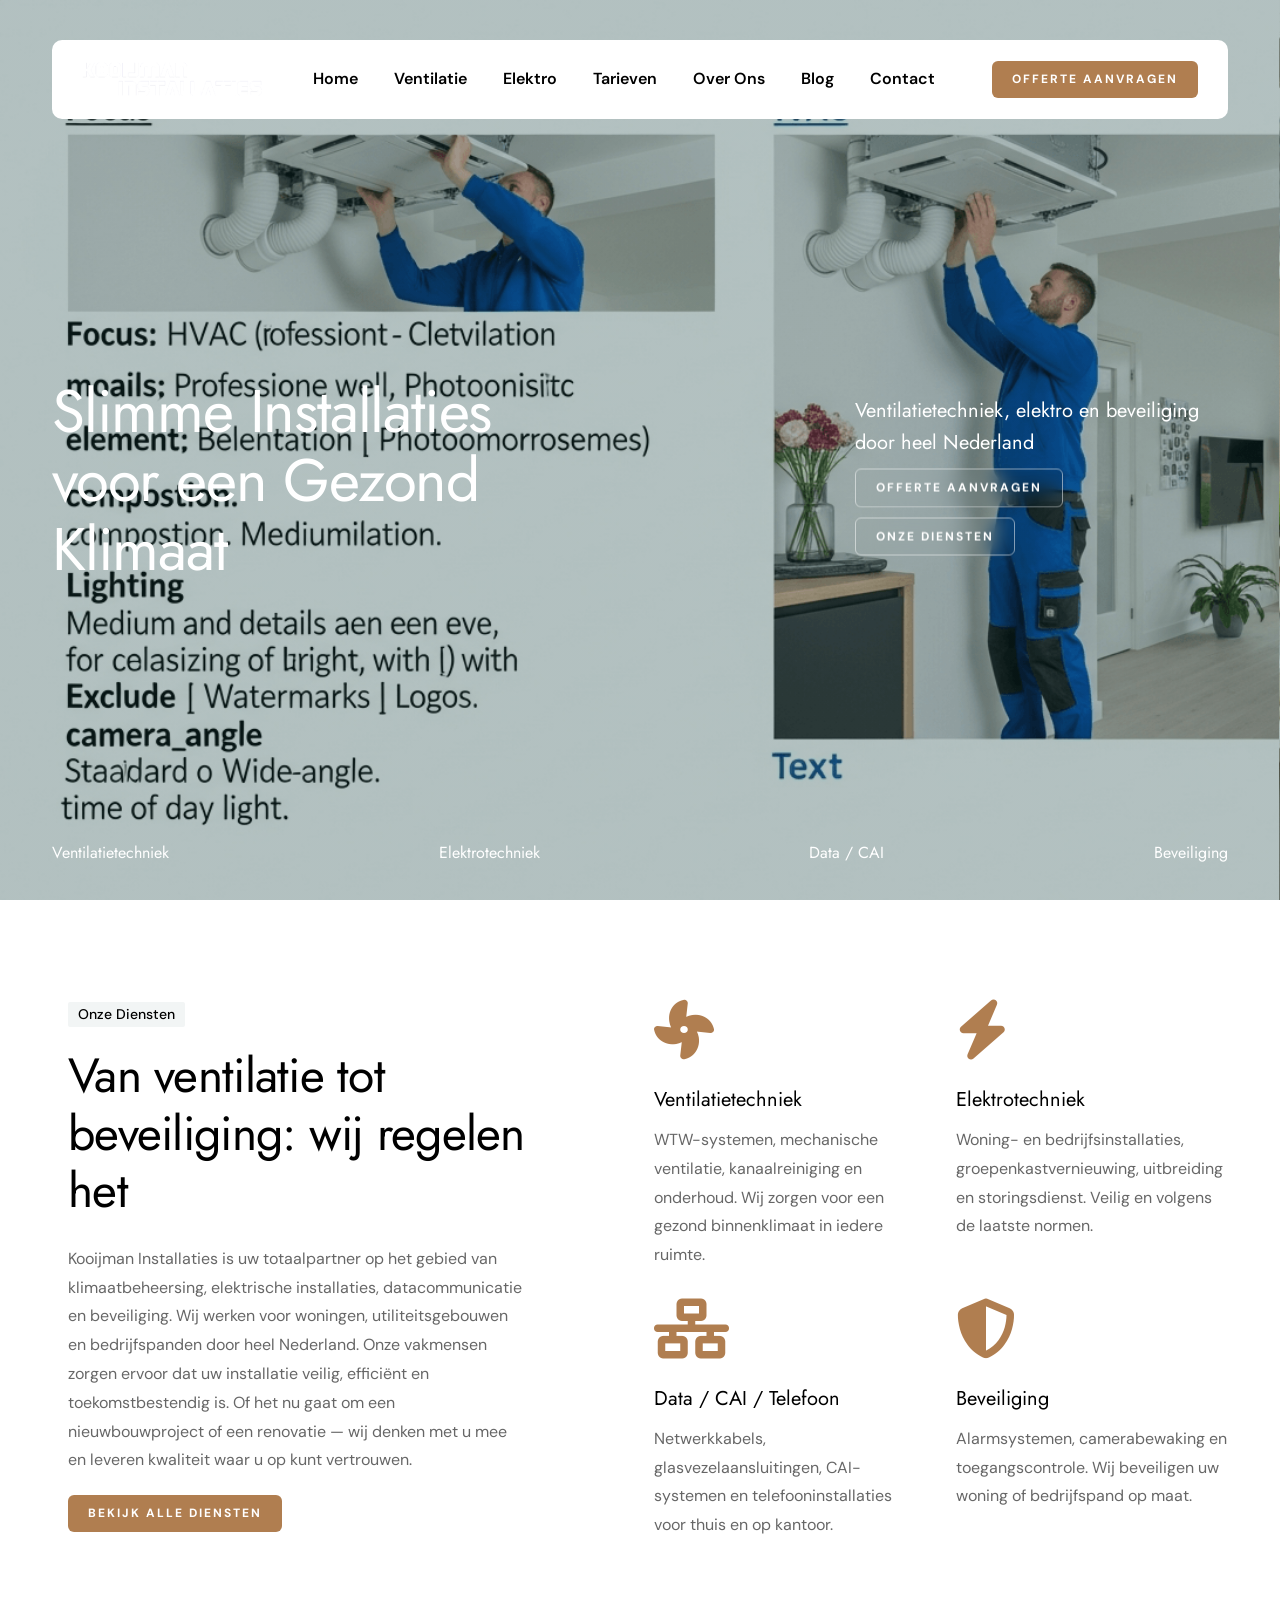
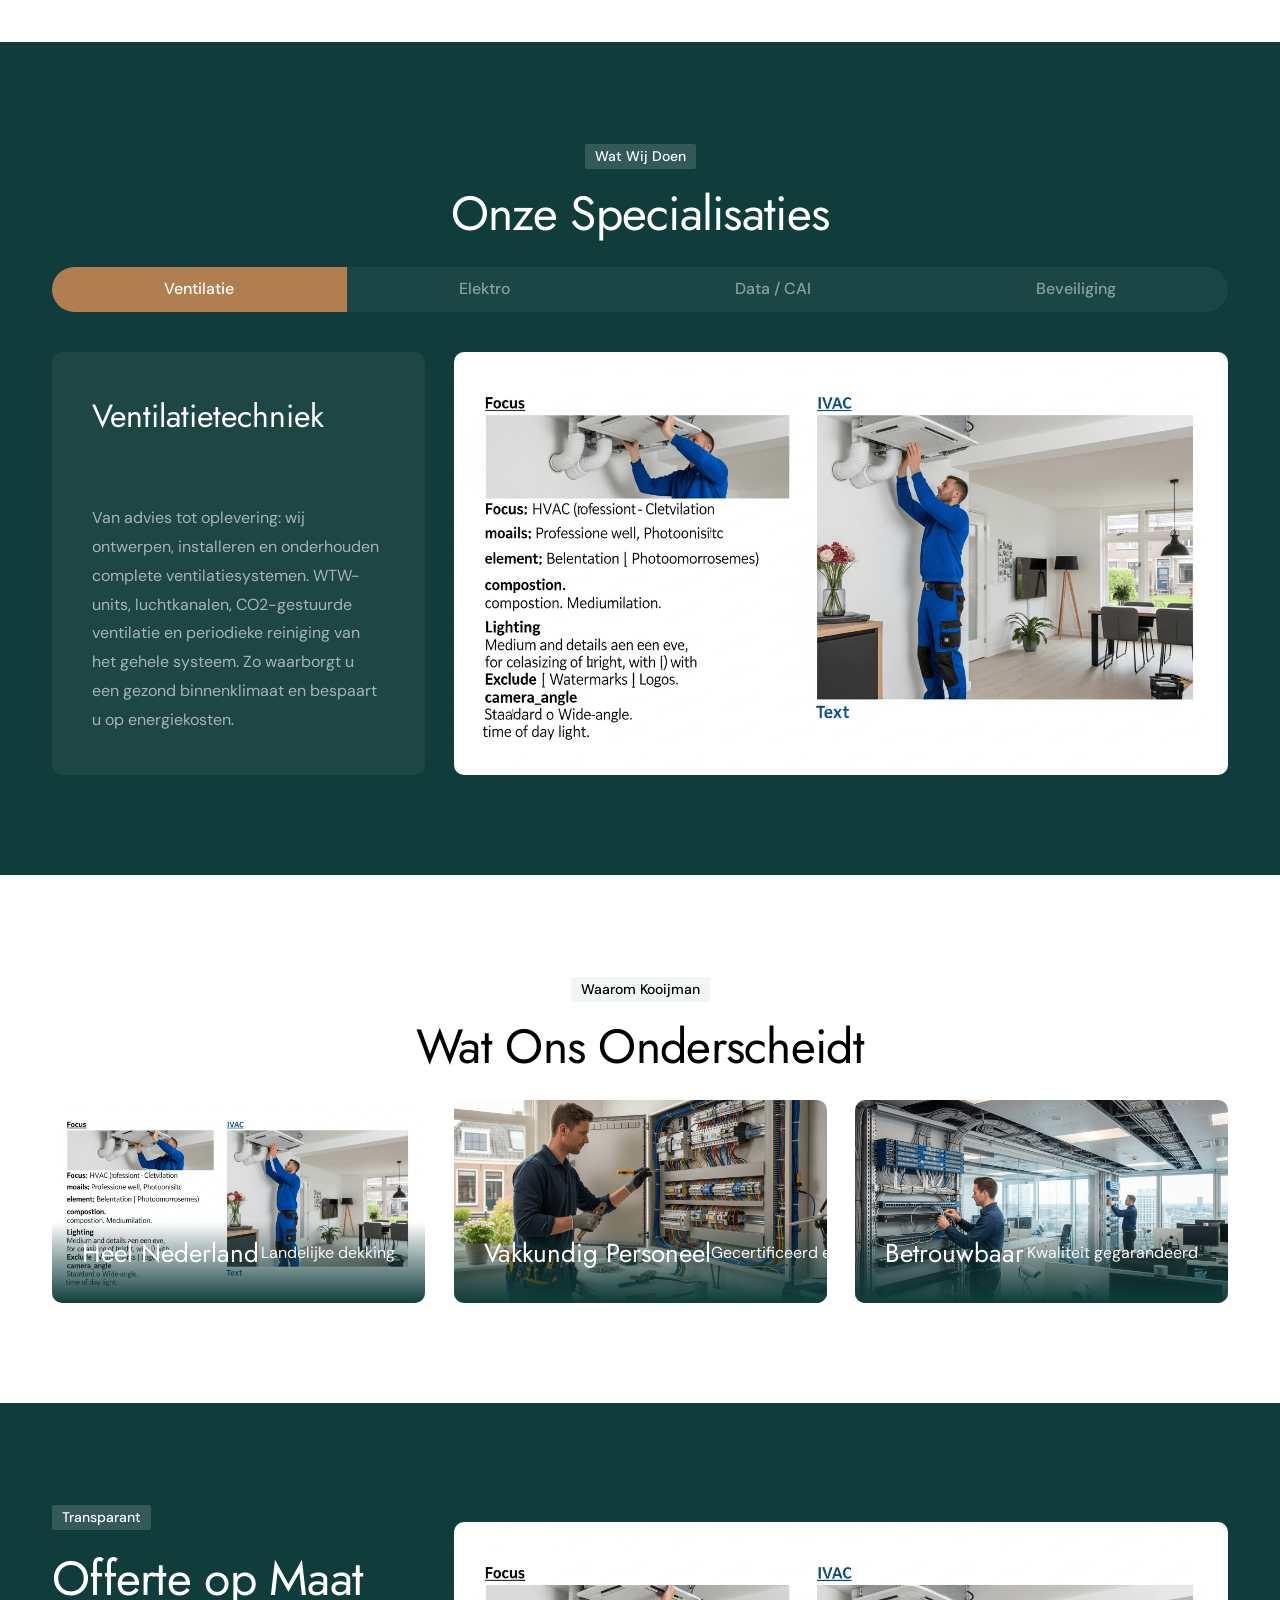
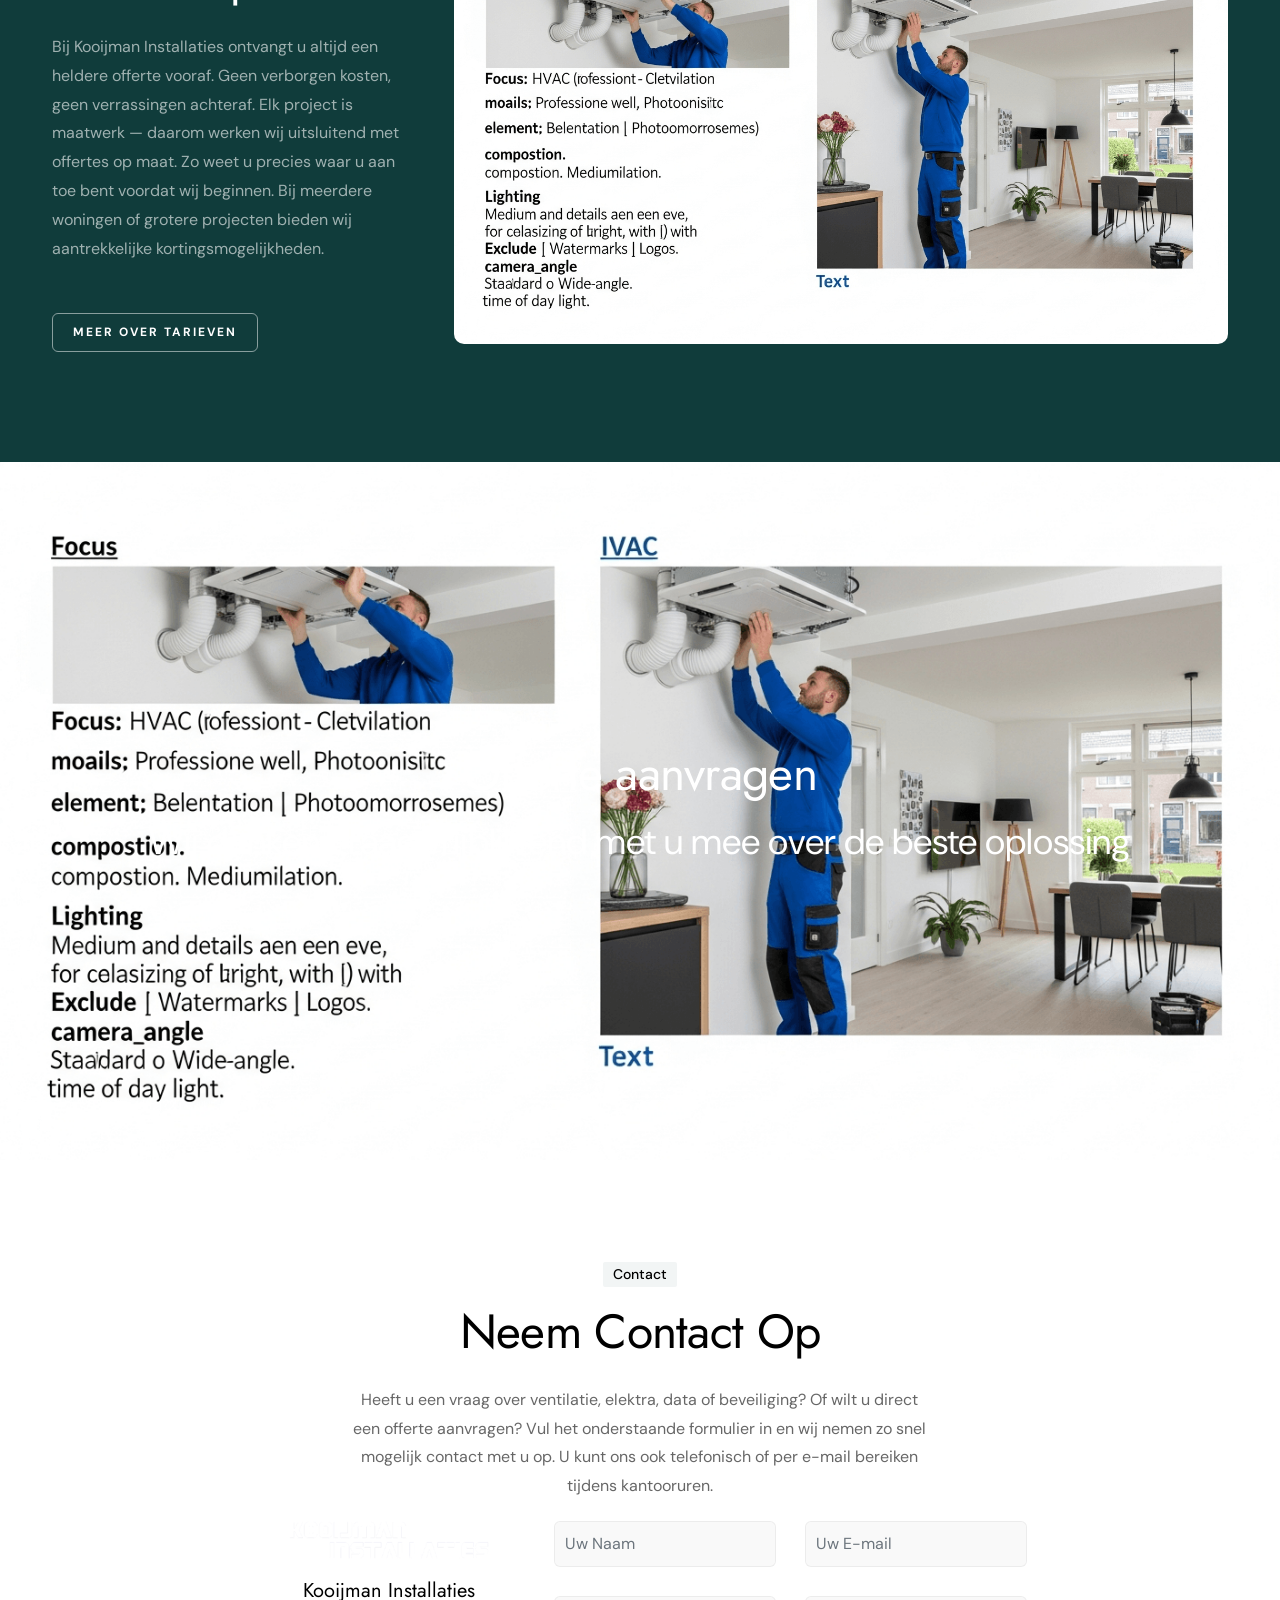
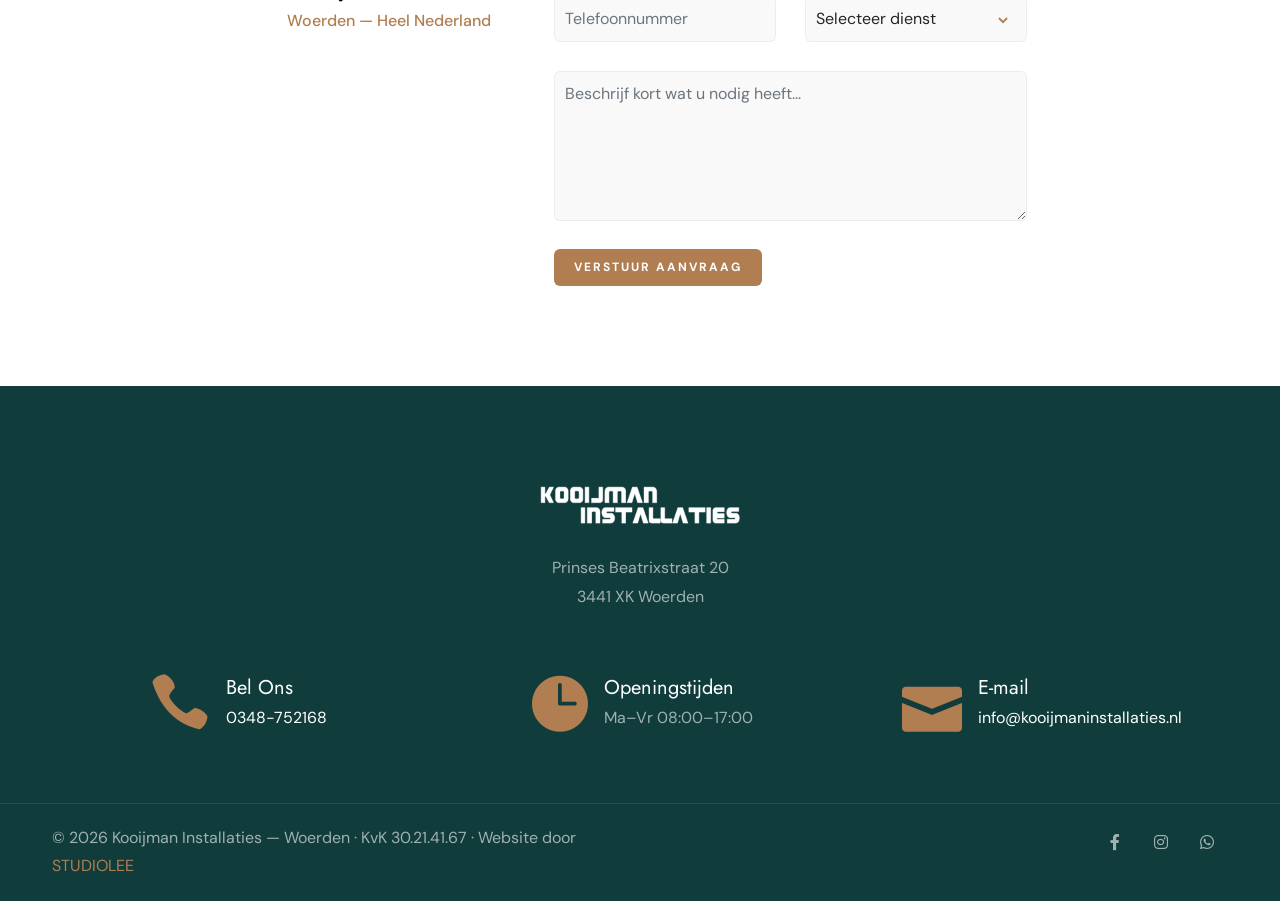
==== index.html @ 9c4fbef4 "Initial commit: Kooijman Installaties website 7-page Dutch website for ventilatie, elektro & data in" ====
<!DOCTYPE html>
<html lang="nl">

<head>
    <title>Kooijman Installaties — Slimme Installaties voor een Gezond Klimaat | Woerden</title>
    <link rel="icon" href="images/icon.webp" type="image/webp">
    <meta content="text/html;charset=utf-8" http-equiv="Content-Type">
    <meta content="width=device-width, initial-scale=1.0" name="viewport">
    <meta content="Kooijman Installaties Woerden — ventilatietechniek, elektrotechniek, data/CAI en beveiliging. Vakkundig en betrouwbaar door heel Nederland." name="description">
    <meta content="installatiebedrijf woerden, ventilatietechniek, elektrotechniek, wtw systeem, beveiliging, data installatie, kooijman installaties" name="keywords">
    <meta content="Kooijman Installaties" name="author">
    <!-- Open Graph -->
    <meta property="og:title" content="Kooijman Installaties — Slimme Installaties voor een Gezond Klimaat">
    <meta property="og:description" content="Ventilatietechniek, elektrotechniek, data/CAI en beveiliging. Heel Nederland. Vraag een offerte aan.">
    <meta property="og:type" content="website">
    <meta property="og:url" content="https://www.kooijmaninstallaties.nl">
    <!-- CSS Files -->
    <link href="css/bootstrap.min.css" rel="stylesheet" type="text/css" id="bootstrap">
    <link href="css/plugins.css" rel="stylesheet" type="text/css">
    <link href="css/swiper.css" rel="stylesheet" type="text/css">
    <link href="css/style.css" rel="stylesheet" type="text/css">
    <link href="css/coloring.css" rel="stylesheet" type="text/css">
    <link href="css/swiper-custom-1.css" rel="stylesheet" type="text/css">
    <link href="css/datepicker.css" rel="stylesheet" type="text/css">
    <link id="colors" href="css/colors/scheme-01.css" rel="stylesheet" type="text/css">
</head>

<body>

    <div id="wrapper">

        <div class="float-text show-on-scroll">
            <span><a href="#">Naar boven</a></span>
        </div>
        <div class="scrollbar-v show-on-scroll"></div>

        <!-- page preloader begin -->
        <div id="de-loader"></div>
        <!-- page preloader close -->

        <header class="transparent header-light header-float">
            <div class="container">
                <div class="row">
                    <div class="col-md-12">
                        <div class="header-inner">
                            <div class="de-flex">
                                <div class="de-flex-col">
                                    <div id="logo">
                                        <a href="index.html">
                                            <img class="logo-main" src="images/logo-black.webp" alt="Kooijman Installaties">
                                            <img class="logo-scroll" src="images/logo-black.webp" alt="Kooijman Installaties">
                                            <img class="logo-mobile" src="images/logo-black.webp" alt="Kooijman Installaties">
                                        </a>
                                    </div>
                                </div>

                                <div class="de-flex-col">
                                    <div class="de-flex-col header-col-mid">
                                        <ul id="mainmenu">
                                            <li><a class="menu-item" href="index.html">Home</a></li>
                                            <li><a class="menu-item" href="ventilatie.html">Ventilatie</a></li>
                                            <li><a class="menu-item" href="elektro.html">Elektro</a></li>
                                            <li><a class="menu-item" href="tarieven.html">Tarieven</a></li>
                                            <li><a class="menu-item" href="over-ons.html">Over Ons</a></li>
                                            <li><a class="menu-item" href="blog.html">Blog</a></li>
                                            <li><a class="menu-item" href="contact.html">Contact</a></li>
                                        </ul>
                                    </div>
                                </div>

                                <div class="de-flex-col">
                                    <a class="btn-main fx-slide w-100" href="contact.html"><span>Offerte Aanvragen</span></a>
                                    <div class="menu_side_area">
                                        <span id="menu-btn"></span>
                                    </div>
                                </div>
                            </div>
                        </div>
                    </div>
                </div>
            </div>
        </header>

        <!-- HERO SECTION -->
        <section id="section-hero" class="text-light no-top no-bottom relative overflow-hidden z-1000">
            <div class="abs w-100 abs-centered z-2">
                <div class="container">
                    <div class="spacer-double"></div>

                    <div class="row g-4 align-items-center justify-content-between">
                        <div class="col-md-5">
                            <h1 class="mb-0">Slimme Installaties voor een Gezond Klimaat</h1>
                        </div>

                        <div class="col-lg-4">
                            <h4 class="fw-400">Ventilatietechniek, elektro en beveiliging door heel Nederland</h4>
                            <a class="btn-main btn-line bg-blur fx-slide" href="contact.html"><span>Offerte Aanvragen</span></a>&nbsp;
                            <a class="btn-main btn-line bg-blur fx-slide" href="#section-diensten"><span>Onze Diensten</span></a>
                        </div>
                    </div>
                </div>
            </div>
            <div class="vertical-center">
                <div class="swiper">
                    <div class="swiper-wrapper">
                        <div class="swiper-slide">
                            <div class="swiper-inner" data-bgimage="url(images/slider/3.webp)">
                                <div class="sw-overlay op-4"></div>
                            </div>
                        </div>
                        <div class="swiper-slide">
                            <div class="swiper-inner" data-bgimage="url(images/slider/4.webp)">
                                <div class="sw-overlay op-4"></div>
                            </div>
                        </div>
                    </div>
                </div>
            </div>

            <div class="abs w-100 bottom-0 z-2 pb-4 sm-hide">
                <div class="container">
                    <div class="row">
                        <div class="col-lg-12">
                            <div class="d-flex justify-content-between">
                                <div><h6>Ventilatietechniek</h6></div>
                                <div><h6>Elektrotechniek</h6></div>
                                <div><h6>Data / CAI</h6></div>
                                <div><h6>Beveiliging</h6></div>
                            </div>
                        </div>
                    </div>
                </div>
            </div>
        </section>

        <!-- DIENSTEN OVERZICHT -->
        <section id="section-diensten">
            <div class="container">
                <div class="row g-4 justify-content-between">
                    <div class="col-lg-5">
                        <div class="ps-lg-3">
                            <div class="subtitle wow fadeInUp" data-wow-delay=".2s">Onze Diensten</div>
                            <h2 class="wow fadeInUp" data-wow-delay=".4s">Van ventilatie tot beveiliging: wij regelen het</h2>
                            <p class="wow fadeInUp" data-wow-delay=".6s">Kooijman Installaties is uw totaalpartner op het gebied van klimaatbeheersing, elektrische installaties, datacommunicatie en beveiliging. Wij werken voor woningen, utiliteitsgebouwen en bedrijfspanden door heel Nederland. Onze vakmensen zorgen ervoor dat uw installatie veilig, efficiënt en toekomstbestendig is. Of het nu gaat om een nieuwbouwproject of een renovatie — wij denken met u mee en leveren kwaliteit waar u op kunt vertrouwen.</p>
                            <a class="btn-main fx-slide" href="ventilatie.html"><span>Bekijk Alle Diensten</span></a>
                        </div>
                    </div>

                    <div class="col-lg-6">
                        <div class="row g-4">
                            <div class="col-md-6">
                                <div class="h-100 rounded-1">
                                    <i class="fa-solid fa-fan fs-60 id-color mb-4 wow scaleIn"></i>
                                    <div class="relative wow fadeInUp">
                                        <h4>Ventilatietechniek</h4>
                                        <p class="mb-0">WTW-systemen, mechanische ventilatie, kanaalreiniging en onderhoud. Wij zorgen voor een gezond binnenklimaat in iedere ruimte.</p>
                                    </div>
                                </div>
                            </div>

                            <div class="col-md-6">
                                <div class="h-100 rounded-1">
                                    <i class="fa-solid fa-bolt fs-60 id-color mb-4 wow scaleIn"></i>
                                    <div class="relative wow fadeInUp">
                                        <h4>Elektrotechniek</h4>
                                        <p class="mb-0">Woning- en bedrijfsinstallaties, groepenkastvernieuwing, uitbreiding en storingsdienst. Veilig en volgens de laatste normen.</p>
                                    </div>
                                </div>
                            </div>

                            <div class="col-md-6">
                                <div class="h-100 rounded-1">
                                    <i class="fa-solid fa-network-wired fs-60 id-color mb-4 wow scaleIn"></i>
                                    <div class="relative wow fadeInUp">
                                        <h4>Data / CAI / Telefoon</h4>
                                        <p class="mb-0">Netwerkkabels, glasvezelaansluitingen, CAI-systemen en telefooninstallaties voor thuis en op kantoor.</p>
                                    </div>
                                </div>
                            </div>

                            <div class="col-md-6">
                                <div class="h-100 rounded-1">
                                    <i class="fa-solid fa-shield-halved fs-60 id-color mb-4 wow scaleIn"></i>
                                    <div class="relative wow fadeInUp">
                                        <h4>Beveiliging</h4>
                                        <p class="mb-0">Alarmsystemen, camerabewaking en toegangscontrole. Wij beveiligen uw woning of bedrijfspand op maat.</p>
                                    </div>
                                </div>
                            </div>
                        </div>
                    </div>
                </div>
            </div>
        </section>

        <!-- DIENSTEN DETAIL TABS -->
        <section id="section-detail" class="bg-dark section-dark text-light">
            <div class="container">
                <div class="row g-4 gx-5 justify-content-center">
                    <div class="col-lg-6 text-center">
                        <div class="subtitle s2 mb-3 wow fadeInUp" data-wow-delay=".0s">Wat Wij Doen</div>
                        <h2 class="wow fadeInUp" data-wow-delay=".2s">Onze Specialisaties</h2>
                    </div>
                </div>
                <div class="row g-4 gx-5 justify-content-center wow fadeInUp">
                    <div class="col-lg-12">
                        <div class="de-tab pill">
                            <ul class="d-tab-nav mb-4">
                                <li class="active-tab">Ventilatie</li>
                                <li>Elektro</li>
                                <li>Data / CAI</li>
                                <li>Beveiliging</li>
                            </ul>
                            <ul class="d-tab-content pt-3">
                                <li>
                                    <div class="row g-4 justify-content-between">
                                        <div class="col-lg-4">
                                            <div class="relative bg-dark-2 rounded-1 h-100">
                                                <h3 class="fs-32 mb-4 p-40">Ventilatietechniek</h3>
                                                <div class="abs p-sm-relative bottom-0 p-40 start-0 w-100">
                                                    <p class="mb-0">Van advies tot oplevering: wij ontwerpen, installeren en onderhouden complete ventilatiesystemen. WTW-units, luchtkanalen, CO2-gestuurde ventilatie en periodieke reiniging van het gehele systeem. Zo waarborgt u een gezond binnenklimaat en bespaart u op energiekosten.</p>
                                                </div>
                                            </div>
                                        </div>
                                        <div class="col-lg-8">
                                            <div class="relative">
                                                <img src="images/discover-rooms/l1.webp" class="w-100 rounded-1" alt="Ventilatiesysteem installatie">
                                            </div>
                                        </div>
                                    </div>
                                </li>
                                <li>
                                    <div class="row g-4 justify-content-between">
                                        <div class="col-lg-4">
                                            <div class="relative bg-dark-2 rounded-1 h-100">
                                                <h3 class="fs-32 mb-4 p-40">Elektrotechniek</h3>
                                                <div class="abs p-sm-relative bottom-0 p-40 start-0 w-100">
                                                    <p class="mb-0">Complete elektrische installaties voor nieuwbouw en bestaande bouw. Groepenkastvernieuwing, extra groepen, schakelmateriaal, verlichting en aansluitingen. Wij werken volgens NEN 1010 en leveren altijd een veilige, toekomstbestendige installatie op.</p>
                                                </div>
                                            </div>
                                        </div>
                                        <div class="col-lg-8">
                                            <div class="relative">
                                                <img src="images/discover-rooms/l2.webp" class="w-100 rounded-1" alt="Elektrotechnische installatie">
                                            </div>
                                        </div>
                                    </div>
                                </li>
                                <li>
                                    <div class="row g-4 justify-content-between">
                                        <div class="col-lg-4">
                                            <div class="relative bg-dark-2 rounded-1 h-100">
                                                <h3 class="fs-32 mb-4 p-40">Data / CAI / Telefoon</h3>
                                                <div class="abs p-sm-relative bottom-0 p-40 start-0 w-100">
                                                    <p class="mb-0">Gestructureerde datakabelsystemen, glasvezel, CAI-distributie en telefooninstallaties. Wij verzorgen de volledige bekabeling en aansluiting, zodat u overal in uw pand een stabiele verbinding heeft. Geschikt voor woning, kantoor en bedrijfshal.</p>
                                                </div>
                                            </div>
                                        </div>
                                        <div class="col-lg-8">
                                            <div class="relative">
                                                <img src="images/discover-rooms/l3.webp" class="w-100 rounded-1" alt="Data en netwerk installatie">
                                            </div>
                                        </div>
                                    </div>
                                </li>
                                <li>
                                    <div class="row g-4 justify-content-between">
                                        <div class="col-lg-4">
                                            <div class="relative bg-dark-2 rounded-1 h-100">
                                                <h3 class="fs-32 mb-4 p-40">Beveiliging</h3>
                                                <div class="abs p-sm-relative bottom-0 p-40 start-0 w-100">
                                                    <p class="mb-0">Inbraakbeveiliging, camerasystemen (CCTV), toegangscontrole en brandmeldinstallaties. Wij analyseren de risico's, adviseren de juiste oplossing en installeren het complete systeem. Inclusief aansluiting op een meldkamer indien gewenst.</p>
                                                </div>
                                            </div>
                                        </div>
                                        <div class="col-lg-8">
                                            <div class="relative">
                                                <img src="images/discover-rooms/l4.webp" class="w-100 rounded-1" alt="Beveiligingsinstallatie">
                                            </div>
                                        </div>
                                    </div>
                                </li>
                            </ul>
                        </div>
                    </div>
                </div>
            </div>
        </section>

        <!-- WAAROM KOOIJMAN -->
        <section>
            <div class="container relative z-2">
                <div class="row g-4 gx-5 justify-content-center">
                    <div class="col-lg-6 text-center">
                        <div class="subtitle s2 mb-3 wow fadeInUp" data-wow-delay=".0s">Waarom Kooijman</div>
                        <h2 class="wow fadeInUp" data-wow-delay=".2s">Wat Ons Onderscheidt</h2>
                    </div>
                </div>

                <div class="row g-4">
                    <div class="col-lg-4 col-md-6">
                        <div class="overflow-hidden relative rounded-1 text-light text-center wow zoomIn" data-wow-delay=".0s">
                            <div class="wow scaleIn overflow-hidden">
                                <img src="images/facilities-nearby/1.webp" class="w-100" alt="Heel Nederland">
                            </div>
                            <div class="abs z-2 bottom-0 p-30 w-100 text-center hover-op-0">
                                <div class="d-flex justify-content-between align-items-center">
                                    <h3 class="mb-0">Heel Nederland</h3>
                                    <div>Landelijke dekking</div>
                                </div>
                            </div>
                            <div class="gradient-edge-bottom abs w-100 h-40 bottom-0"></div>
                        </div>
                    </div>

                    <div class="col-lg-4 col-md-6">
                        <div class="overflow-hidden relative rounded-1 text-light text-center wow zoomIn" data-wow-delay=".0s">
                            <div class="wow scaleIn overflow-hidden">
                                <img src="images/facilities-nearby/3.webp" class="w-100" alt="Vakkundig personeel">
                            </div>
                            <div class="abs z-2 bottom-0 p-30 w-100 text-center hover-op-0">
                                <div class="d-flex justify-content-between align-items-center">
                                    <h3 class="mb-0">Vakkundig Personeel</h3>
                                    <div>Gecertificeerd en ervaren</div>
                                </div>
                            </div>
                            <div class="gradient-edge-bottom abs w-100 h-40 bottom-0"></div>
                        </div>
                    </div>

                    <div class="col-lg-4 col-md-6">
                        <div class="overflow-hidden relative rounded-1 text-light text-center wow zoomIn" data-wow-delay=".0s">
                            <div class="wow scaleIn overflow-hidden">
                                <img src="images/facilities-nearby/4.webp" class="w-100" alt="Betrouwbaar">
                            </div>
                            <div class="abs z-2 bottom-0 p-30 w-100 text-center hover-op-0">
                                <div class="d-flex justify-content-between align-items-center">
                                    <h3 class="mb-0">Betrouwbaar</h3>
                                    <div>Kwaliteit gegarandeerd</div>
                                </div>
                            </div>
                            <div class="gradient-edge-bottom abs w-100 h-40 bottom-0"></div>
                        </div>
                    </div>
                </div>
            </div>
        </section>

        <!-- TARIEVEN PREVIEW -->
        <section id="section-tarieven" class="bg-dark section-dark text-light">
            <div class="container">
                <div class="row g-4 align-items-center">
                    <div class="col-lg-4">
                        <div class="pe-lg-3">
                            <div class="subtitle wow fadeInUp" data-wow-delay=".2s">Transparant</div>
                            <h2 class="wow fadeInUp" data-wow-delay=".4s">Offerte op Maat</h2>
                            <p class="wow fadeInUp" data-wow-delay=".6s">Bij Kooijman Installaties ontvangt u altijd een heldere offerte vooraf. Geen verborgen kosten, geen verrassingen achteraf. Elk project is maatwerk — daarom werken wij uitsluitend met offertes op maat. Zo weet u precies waar u aan toe bent voordat wij beginnen. Bij meerdere woningen of grotere projecten bieden wij aantrekkelijke kortingsmogelijkheden.</p>

                            <div class="spacer-single"></div>
                            <a class="btn-main btn-line fx-slide" href="tarieven.html"><span>Meer Over Tarieven</span></a>
                        </div>
                    </div>

                    <div class="col-lg-8">
                        <img src="images/background/2.webp" class="w-100 rounded-1 wow fadeInUp" data-wow-delay=".2s" alt="Kooijman Installaties aan het werk">
                    </div>
                </div>
            </div>
        </section>

        <!-- VIDEO / CTA BANNER -->
        <section aria-label="section" class="p-0 section-dark">
            <div class="container-fluid">
                <div class="row">
                    <div class="col-lg-12">
                        <a class="d-block hover" href="contact.html">
                            <div class="relative overflow-hidden">
                                <div class="absolute start-0 w-100 abs-middle fs-36 text-white text-center z-2">
                                    <h2>Offerte aanvragen</h2>
                                    <p>Wij denken graag vrijblijvend met u mee over de beste oplossing</p>
                                </div>
                                <div class="absolute w-100 h-100 top-0 bg-dark hover-op-05"></div>
                                <img src="images/background/2.webp" class="w-100 hover-scale-1-1" alt="Offerte aanvragen">
                            </div>
                        </a>
                    </div>
                </div>
            </div>
        </section>

        <!-- CONTACT SECTIE -->
        <section id="section-contact">
            <div class="container">
                <div class="row g-4 justify-content-center">
                    <div class="col-lg-6 text-center">
                        <div class="subtitle s2 mb-3 wow fadeInUp" data-wow-delay=".0s">Contact</div>
                        <h2 class="wow fadeInUp" data-wow-delay=".2s">Neem Contact Op</h2>
                        <p class="wow fadeInUp" data-wow-delay=".4s">Heeft u een vraag over ventilatie, elektra, data of beveiliging? Of wilt u direct een offerte aanvragen? Vul het onderstaande formulier in en wij nemen zo snel mogelijk contact met u op. U kunt ons ook telefonisch of per e-mail bereiken tijdens kantooruren.</p>
                    </div>
                </div>

                <div class="row g-4 justify-content-center">
                    <div class="col-md-3">
                        <div class="text-center">
                            <img src="images/logo.webp" class="rounded-1" style="max-width:200px" alt="Kooijman Installaties">
                            <div class="mt-3">
                                <h4 class="mb-0">Kooijman Installaties</h4>
                                <div class="fw-500 id-color">Woerden — Heel Nederland</div>
                            </div>
                        </div>
                    </div>

                    <div class="col-md-5">
                        <form name="contactForm" id="booking_form" method="post" action="booking.php">
                            <div class="row g-4">
                                <div class="col-md-6">
                                    <input type="text" name="name" id="name" class="form-control" placeholder="Uw Naam" required>
                                </div>

                                <div class="col-md-6">
                                    <input type="email" name="email" id="email" class="form-control" placeholder="Uw E-mail" required>
                                </div>

                                <div class="col-md-6">
                                    <input type="tel" name="phone" id="phone" class="form-control" placeholder="Telefoonnummer">
                                </div>

                                <div class="col-md-6">
                                    <div class="relative">
                                        <select name="dienst" id="dienst" class="form-control">
                                            <option value="">Selecteer dienst</option>
                                            <option value="ventilatie">Ventilatietechniek</option>
                                            <option value="elektro">Elektrotechniek</option>
                                            <option value="data">Data / CAI / Telefoon</option>
                                            <option value="beveiliging">Beveiliging</option>
                                            <option value="anders">Anders</option>
                                        </select>
                                        <i class="absolute top-0 end-0 id-color pt-3 pe-3 icofont-simple-down"></i>
                                    </div>
                                </div>

                                <div class="col-md-12">
                                    <textarea name="message" id="message" class="form-control h-150px" placeholder="Beschrijf kort wat u nodig heeft..." required></textarea>
                                </div>

                                <div class="col-md-12">
                                    <div class="text-start">
                                        <div id='submit'>
                                            <input type='submit' id='send_message' value='Verstuur Aanvraag' class="btn-main">
                                        </div>
                                    </div>
                                </div>
                            </div>
                        </form>
                        <div id="success_message_col" class='success'>
                            Bedankt voor uw aanvraag! Wij nemen zo snel mogelijk contact met u op.
                        </div>
                        <div id="error_message" class='error'>
                            Er ging iets mis bij het versturen. Probeer het opnieuw of bel ons direct.
                        </div>
                    </div>
                </div>
            </div>
        </section>

    </div>

    <!-- footer begin -->
    <footer class="section-dark">
        <div class="container">
            <div class="row gx-5 justify-content-center">
                <div class="col-lg-8">
                    <div class="text-center">
                        <img src="images/logo.webp" class="w-200px" alt="Kooijman Installaties">
                        <div class="spacer-single"></div>
                        <div class="fs-16">
                            Prinses Beatrixstraat 20<br>
                            3441 XK Woerden
                        </div>
                    </div>
                </div>
            </div>

            <div class="spacer-double"></div>

            <div class="row g-4">
                <div class="col-lg-4 col-md-6 mb-sm-30">
                    <div class="d-flex justify-content-center">
                        <i class="fs-60 id-color icon_phone"></i>
                        <div class="ms-3">
                            <h4 class="mb-0">Bel Ons</h4>
                            <p><a href="tel:0348752168" class="text-white">0348-752168</a></p>
                        </div>
                    </div>
                </div>

                <div class="col-lg-4 col-md-6 mb-sm-30">
                    <div class="d-flex justify-content-center">
                        <i class="fs-60 id-color icon_clock"></i>
                        <div class="ms-3">
                            <h4 class="mb-0">Openingstijden</h4>
                            <p>Ma–Vr 08:00–17:00</p>
                        </div>
                    </div>
                </div>

                <div class="col-lg-4 col-md-6 mb-sm-30">
                    <div class="d-flex justify-content-center">
                        <i class="fs-60 id-color icon_mail"></i>
                        <div class="ms-3">
                            <h4 class="mb-0">E-mail</h4>
                            <p><a href="mailto:info@kooijmaninstallaties.nl" class="text-white">info@kooijmaninstallaties.nl</a></p>
                        </div>
                    </div>
                </div>
            </div>
        </div>

        <div class="subfooter">
            <div class="container">
                <div class="row">
                    <div class="col-md-6">
                        &copy; 2026 Kooijman Installaties — Woerden · KvK 30.21.41.67 · Website door <a href="https://www.studiolee.nl" target="_blank" rel="noopener" class="id-color">STUDIOLEE</a>
                    </div>
                    <div class="col-md-6 text-md-end">
                        <div class="social-icons mb-sm-30 text-center">
                            <a href="#"><i class="fa-brands fa-facebook-f"></i></a>
                            <a href="#"><i class="fa-brands fa-instagram"></i></a>
                            <a href="#"><i class="fa-brands fa-whatsapp"></i></a>
                        </div>
                    </div>
                </div>
            </div>
        </div>
    </footer>

    <!-- Javascript Files -->
    <script src="js/vendors.js"></script>
    <script src="js/designesia.js"></script>
    <script src="js/validation-booking.js"></script>
    <script src="js/swiper.js"></script>
    <script src="js/custom-swiper-2.js"></script>

</body>

</html>
---- css/style.css ----
/* ================================================== */


/* Residem
/* created by designesia

@charset "utf-8";

Table of content:

* body
* header
  * subheader
* navigation
* content
* section
* footer
* sidebar
* contact
* elements
  * border
  * breadcrumb
  * button and link
  * columns
  * counter
  * divider
  * dropcap
  * heading
  * list
  * map
  * page heading
  * pagination
  * preloader
  * progress bar
  * social icons
  * spacer
  * tabs
  * testimonial
* plugins
* media query
*/

/* ================================================== */

@import url('https://fonts.googleapis.com/css2?family=Jost:ital,wght@0,200;0,300;0,400;0,500;0,600;0,700;0,800;1,200;1,300;1,400;1,500;1,600;1,700;1,800&display=swap');
@import url('https://fonts.googleapis.com/css2?family=DM+Sans:ital,wght@0,200;0,300;0,400;0,500;0,600;0,700;0,800;1,200;1,300;1,400;1,500;1,600;1,700;1,800&display=swap');

/* ================================================== */


/* import fonts icon */


/* ================================================== */

@import url("../fonts/fontawesome4/css/font-awesome.css");
@import url("../fonts/fontawesome6/css/fontawesome.css");
@import url("../fonts/fontawesome6/css/brands.css");
@import url("../fonts/fontawesome6/css/solid.css");
@import url("../fonts/elegant_font/HTML_CSS/style.css");
@import url("../fonts/et-line-font/style.css");
@import url("../fonts/icofont/icofont.min.css");

* {
  /* body font */
  --body-font: "DM Sans", Helvetica, Arial, sans-serif;
  --body-font-size: 16px;
  --body-font-color: rgba(0, 0, 0, .6);
  --body-font-color-dark: rgba(255, 255, 255, .6);
  --body-font-weight: 400;
  /* heading font */
  --heading-font: "Jost", Helvetica, Arial, sans-serif;  
  --heading-font-weight: 400;
  --heading-font-color: #000000;
  --heading-text-transform: none;
  /* h1 */
  --h1-font-size: 60px;
  --h1-font-weight: var(--heading-font-weight);
  --h1-letter-spacing: -0.02em;
  --h1-line-height: 1.15em;
  --h1-margin-bottom: 20px;
  /* h2 */
  --h2-font: var(--heading-font);
  --h2-font-size: 48px;
  --h2-font-weight: var(--heading-font-weight);
  --h2-letter-spacing: -0.015em;
  --h2-line-height: 1.2em;
  --h2-margin-bottom: 25px;
  /* h3 */
  --h3-font-size: 26px;
  --h3-font-weight: var(--heading-font-weight);
  --h3-letter-spacing: 0;
  --h3-line-height: 1.5em;
  --h3-margin-bottom: 10px;
  /* h4 */
  --h4-font-size: 20px;
  --h4-font-weight: var(--heading-font-weight);
  --h4-letter-spacing: 0;
  --h4-line-height: 1.6em;
  --h4-margin-bottom: 10px;
  /* h5 */
  --h5-font-size: 18px;
  --h5-font-weight: var(--heading-font-weight);
  --h5-letter-spacing: 0;
  --h5-line-height: 1.6em;
  --h5-margin-bottom: 10px;
  /* h6 */
  --h6-font-size: 16px;
  --h6-font-weight: var(--heading-font-weight);
  --h6-letter-spacing: 0;
  --h6-line-height: 1.6em;
  --h6-margin-bottom: 10px;
  /* mainmenu */
  --mainmenu-font: var(--title-font);
  --mainmenu-font-size: 16px;
  --mainmenu-font-weight: 600;
  --mainmenu-letter-spacing: 0;
  --mainmenu-text-transform: none;
  /* header logo */
  --logo-width: 180px;
  --logo-footer-width: 150px;
  /* misc */
  --border-default: solid 1px rgba(30, 30, 30, 1);
  --bg-color-even: #E8E8E8;
  --bg-color-odd: #F4F4F4;
  --bg-light: #F8F9FA;
  --bg-dark-1: #103C3B;
  --bg-dark-2: #1E4645;
  --bg-dark-3: #0c3130;  
  --bg-dark-1-rgb: 16, 60, 59;
  --bg-grey: #eeeeee;
  --bg-gradient-1: 0deg, rgba(var(--primary-color-rgb), .1) 0%, rgba(var(--secondary-color-rgb), .2) 100%;
  --swiper-theme-color: var(--secondary-color);
  --rounded-1: 10px;
  --border-color:#bbbbbb;
  --container-max-width:1240px;
  /* button */
  --btn-color: #fff;
  --btn-hover-bg: var(--bg-dark-1);
  --btn-font-family: var(--body-font);
  --btn-font-size: 12px;
  --btn-font-weight: bold;
  --btn-letter-spacing: 2px;
  --btn-padding: 4px 20px;
  --btn-rounded: 6px;
  --btn-text-decoration: none;
  --btn-text-transform: uppercase;
}

/* base background color */
.bg-color{background: var(--primary-color)}
.bg-light{background: var(--bg-light) !important}
.bg-dark,.bg-dark-1{background-color: var(--bg-dark-1) !important}
.bg-dark-2{background-color: var(--bg-dark-2) !important}
.bg-dark-3{background-color: var(--bg-dark-3) !important}
.bg-grey{background-color: var(--bg-grey) !important}
.bg-gradient-1{  background: -moz-linear-gradient(var(--bg-gradient-1)) !important;  background: -webkit-linear-gradient(var(--bg-gradient-1)) !important;background: linear-gradient(var(--bg-gradient-1)) !important;
}
/* base color */
.id-color{color:var(--primary-color)}
.rounded-1{
  border-radius: var(--rounded-1) !important;
  -moz-border-radius: var(--rounded-1) !important;
  -webkit-border-radius: var(--rounded-1) !important;
}
.alt-font-1{font-family:var(--alt-font-1);}

/* ================================================== */


/* body */


/* ================================================== */

html {
  position: relative;
  overflow-x: hidden;
  padding: 0;
  margin: 0;
}

body {
  overflow: hidden;
  font-family: var(--body-font);
  font-size: var(--body-font-size);
  font-weight: var(--body-font-weight);;
  color: var(--body-font-color);
  padding: 0;
  line-height: 1.8em;
  word-spacing: 0px;
}

body.dark-scheme {
  color: var(--body-font-color-dark);
  background: var(--bg-dark-1);
}

a,
a:hover {
  color:var(--body-font-color);
  text-decoration: none;
  outline: none;
}

.dark-scheme a,
.dark-scheme a:hover,
.text-light a,
.text-light a:hover {
  color:var(--body-font-color-dark);
  text-decoration: none;
  outline: none;
}


/* ================================================== */


/*  header  */


/* ================================================== */

header {
  width: 100%;
  position: absolute;
  left: 0;
  z-index: 1001;
  background: var(--bg-dark-1);
  margin: 0;
}

header.header-s1 {
  top: 0;
}

header.header-bg {
  background: rgba(0, 0, 0, 0.5);
}

header.transparent {
  background: none;
}

body:not(.side-layout) header:not(.smaller):not(.header-mobile).header-light.transparent {
  background: rgba(255, 255, 255, 0.0);
}

header.autoshow {
  top: -120px;
  height: 70px !important;
}

header.autoshow.scrollOn,
header.autoshow.scrollOff {
  -o-transition: .5s;
  -ms-transition: .5s;
  -moz-transition: .5s;
  -webkit-transition: .5s;
  transition: .5s;
  outline: none;
}

header.autoshow.scrollOn {
  top: 0;
}

header.autoshow.scrollOff {
  opacity: ;
  top: -120px;
}

header div#logo {
  color: white;
  -webkit-transition: all 0.3s;
  -moz-transition: all 0.3s;
  -ms-transition: all 0.3s;
  -o-transition: all 0.3s;
  transition: all 0.3s;
}

header .logo-2 {
  display: none;
}

header .logo-scroll {
  display: none;
}

header .logo,
header .logo-2 {
  font-family: var(--body-font);
  color: #fff;
  font-size: 40px;
  font-weight: 300;
}

header .logo-2 {
  color: #333;
}

header.header-full nav {
  float: left;
}

header nav a {
  -webkit-transition: all 0.3s;
  -moz-transition: all 0.3s;
  -ms-transition: all 0.3s;
  -o-transition: all 0.3s;
  transition: all 0.3s;
}

header nav a:hover {
  color: #555;
}

header.smaller #mainmenu ul ul {
  top: 0px;
}

header.smaller {
  position: fixed;
  top: 0px;
  background: var(--bg-dark-1);
  -webkit-backdrop-filter: blur(10px);
  -o-backdrop-filter: blur(10px);
  -moz-backdrop-filter: blur(10px);
  backdrop-filter: blur(10px);
  border: none;*/
}

header.header-mobile.header-float .header-inner,
header.smaller.header-float .header-inner{
  background: none;
  margin-top: 0;
  padding: 0;
}

header.smaller.header-float.header-light .header-inner{
  background: none;
}


header.header-light.smaller{
  background: rgba(255, 255, 255, 1.0);
}

.scroll-down {
    margin-top: -90px;
}

.scroll-up {
    margin-top: 0;
}

header.header-center.scroll-down{
  margin-top: -175px;
}

header.header-center #logo-center{
  display: inline-block;
  padding-top: 40px;
}

header.header-center #mainmenu{
  display: inline-block;
}

header.header-center{
  text-align: center;
}

header.header-center #logo{
  display: none;
}

header.smaller div#logo,
header.s2 div#logo {}

header.smaller .logo-init {
  display: none;
}

header.smaller #topbar {
  margin-top:-42px;
  overflow: hidden;
}

header.smaller #topbar.topbar-dark {
  background: rgba(34, 34, 34, .05);
}

header.smaller #topbar.topbar-dark a {
  color: #333333;
}

header .logo-mobile {
  display: none;
}


header.smaller.scroll-light {
  background: #ffffff;
}

header.scroll-light .logo-scroll{
  display: none;
}

header.smaller.scroll-light .logo-main{
  display: none;
}

header.smaller.scroll-light .logo-scroll{
  display: block;
}

header.smaller.scroll-dark {
  background: var(--bg-color-even);
}

header.header-light .h-phone,
header.smaller.scroll-light .h-phone {
  color: #202020;
}

header:not(.header-light).smaller.scroll-light div#logo .logo {
  display: none;
}

header.smaller.scroll-light div#logo .logo-2 {
  display: inline-block;
}

header.smaller.scroll-light div#logo .logo-scroll {
  display: inline-block;
}

header.smaller.header-light div#logo .logo {
  display: none;
}

header.smaller.scroll-light .social-icons i {
  color: var(--heading-font-color);
}

header.smaller.scroll-light #mainmenu li a,
header.smaller.scroll-light #mainmenu li.has-child:after {
  color: var(--heading-font-color);
}

.logo-smaller div#logo {
  width: 150px;
  height: 30px;
  line-height: 65px;
  font-size: 30px;
}

.logo-smaller div#logo img {
  font-size: 30px;
}

div#logo img{
  max-width: var(--logo-width);
}

footer .logo-footer{
  max-width: var(--logo-footer-width);
}

header.smaller div#logo .logo-1 {
  display: none;
}

header.smaller div#logo .logo-2 {
  display: inline-block;
}

.logo-small {
  margin-bottom: 20px;
}

header.header-full {
  padding-left: 30px;
  padding-right: 30px;
}

header .header-row {
  text-align: center;
}

header .header-col {
  position: relative;
  height: 100%;
}

/* left col header */
header .header-col.left {
  float: left;
  padding: 0 30px 0 0;
  /* border-right:solid 1px rgba(255,255,255,.2); */
}

/* middle col header */
header .header-col.mid {
  float: right;
}

header .header-col.mid .social-icons {
  float: right;
  /* border-left:solid 1px rgba(255,255,255,.2); */
  padding: 0 30px 0 30px;
}

header.header-float .header-inner{
  padding: 0 30px;
  background: var(--bg-dark-1);
  margin-top: 40px;
  border-radius: 10px;
  -moz-border-radius: 10px;
  -webkit-border-radius: 10px;
}

header.header-float.header-light .header-inner{
  background: #ffffff;
}


.header-col-right {
  text-align: right;
}
/* subheader */

#subheader {
  overflow: hidden;
  position: relative;
  padding: 160px 0 120px 0;
}

#subheader h1 {
  font-size: 48px;
  margin-bottom: 0;
  text-transform: uppercase;
}

#subheader.dark {
  background-color: #1A1C26;
}

#subheader.dark h1 {
  color: #fff;
}

.de-overlay{
    position: absolute;
    width: 100%;
    height: 100%;
    top:0;
    left: 0;
    background: rgba(var(--bg-dark-1-rgb), .35);
  }

.de-overlay-gradient{
  position: absolute;
  width: 100%;
  height: 100%;
  top:0;
  left: 0;
  background: linear-gradient(45deg, rgba(var(--primary-color-rgb),.8), rgba(var(--secondary-color-rgb),.8));
}


.de-overlay-gradient-2{
  position: absolute;
  width: 100%;
  height: 100%;
  top:0;
  left: 0;
  background: linear-gradient(45deg, rgba(var(--primary-color-rgb),.8) 0%, rgba(var(--secondary-color-rgb),0) 100%);
}

.crumb-wrapper{
  position: absolute;
  padding: 0 20px;
  padding-bottom: 5px;
  bottom: 0;
  z-index: 1;
  text-align: center;
  left: 50%;
  transform: translateX(-50%);
  background: rgba(255, 255, 255, .1);
}

.crumb {
  font-size: 13px;
}


.crumb {
  display: inline-block;
  padding: 3px 10px;
  margin-top: 20px;
  line-height: 1.2em;
  border-radius:30px;
  -moz-border-radius:30px;
  -webkit-border-radius:30px;
}

.text-light .crumb a{
  color:rgba(255, 255, 255, 1.0);
}


#subheader.text-light .crumb {
  color: #fff;
}

#subheader .small-border-deco {
  display: block;
  margin: 0 auto;
  margin-top: 20px;
  width: 100%;
  height: 1px;
  background: rgba(255, 255, 255, .1);
}

#subheader .small-border-deco span {
  display: block;
  margin: 0 auto;
  height: 2px;
  width: 100px;
}

#subheader.dark h2,
#subheader.dark h4 {
  color: #fff;
}

#subheader.dark h2 {
  font-size: 48px;
}

#subheader.s2 {
  text-align: left;
  padding: 120px 0 20px;
  border: solid 1px #ddd;
  border-left: none;
  border-right: none;
}

.rtl #subheader.s2 {
  text-align: right;
}


#subheader.s2 h1,
#subheader.s2 .crumb {
  margin: 0;
  padding: 0;
}

#subheader.s2 .crumb {
  float: right;
  margin-top: 10px;
}

.rtl #subheader.s2 .crumb {
  float: left;
}


/* ================================================== */


/* navigation */


/* ================================================== */

#mainmenu {
  font-size: 13px;
  margin: 0 auto;
  padding: 0;
  float: none;
  counter-reset: my-awesome-counter;
}

#mainmenu ul {
  margin: 0px 0px;
  padding: 0px;
  height: 30px;
  background: #ffffff;
  color: var(--body-font-color);
}

#mainmenu ul:not(.mega) {
  border: solid 1px #dddddd;
}

.dark-scheme #mainmenu ul {
  background: var(--bg-dark-1);
  border: solid 1px rgba(255, 255, 255, .1);
}

#mainmenu li {
  margin: 0px 0px;
  padding: 0px 0px;
  float: left;
  display: inline;
  list-style: none;
  position: relative;
}

#mainmenu>li {
  margin-right: 30px;
}

#mainmenu>li:last-child{
  margin-right: 0;
}

#mainmenu>li {
  counter-increment: my-awesome-counter;
}

#mainmenu li a.new:before{
  content:"NEW";
  font-size: 12px;
  padding: 1px 4px;
  border-radius:3px;
  -moz-border-radius:3px;
  -webkit-border-radius:3px;
  margin-right: 5px;
  color:#ffffff;
  background: var(--primary-color);
}
/*
#mainmenu>li::before {
  content: counter(my-awesome-counter) ' —';
  right: 8px;
  top: 5px;
  color:var(--secondary-color);
  margin-right: 5px;
  font-weight: 500;
  font-family: var(--heading-font);
}
*/

header.smaller #mainmenu>li::before{
  transform: scale(0);
}

#mainmenu>li.has-child:after {
  font-family: FontAwesome;
  content: "\f078";
  padding-left: 5px;
  font-size: 8px;
  position: relative;
  top: -2px;
  color:rgba(255, 255, 255, .75);
}

.rtl #mainmenu li.has-child:after {
  padding-left: 15px;
}

.header-light #mainmenu li.has-child:after {
  color: rgba(0, 0, 0, .5);
}

#mainmenu >li>a {  
  padding-right: 6px;  
  font-size: var(--mainmenu-font-size);
  font-weight: var(--mainmenu-font-weight);
  text-transform: var(--mainmenu-text-transform);
  letter-spacing: var(--mainmenu-letter-spacing);
}

#mainmenu li.has-child>a {
  padding-right: 0px;
}

#mainmenu a {
  position: relative;
  display: inline-block;
  padding-top: 25px;
  padding-bottom: 25px;
  text-decoration: none;
  color: #ffffff;
  text-align: center;
  outline: none;
}

#mainmenu p {
  line-height: 1.8em;
  margin-bottom: 0;
}

header.header-light #mainmenu a {
  color: var(--heading-font-color);
}

#mainmenu a span:not(.badge) {
  position: relative;
  width: 0%;
  color: #ffffff;
  display: block;
  font-size: 10px;
  text-transform: uppercase;
  line-height: 14px;
  border-bottom: solid 2px #ffffff;
}

#mainmenu li:hover a span:not(.badge) {
  width: 100%;
}

#mainmenu li li a span:not(.badge) {
  float: right;
  margin-top: 5px;
}

#mainmenu a.active span:not(.badge) {
  width: 100%;
  margin-left: 0%;
}

.header-light {
  background: #ffffff;
}

.header-light #mainmenu>li>a {
  color: var(--heading-font-color);
}

#mainmenu li li {
  font-family: var(--body-font);
  font-size: 14px;
}

#mainmenu li li:last-child {
  border-bottom: none;
}

#mainmenu li li a {
  padding: 5px 15px;
  border-top: none;
  color: #606060;
  width: 100%;
  border-left: none;
  text-align: left;
  font-weight: normal;
  border-bottom: solid 1px rgba(255, 255, 255, .1);
  letter-spacing: 0;
}

#mainmenu li:last-child>a {
  border-bottom: none;
}

.dark-scheme #mainmenu li li a {
  color: #ffffff;
}

.rtl #mainmenu li li a {
  text-align: right;
}

#mainmenu li li a:hover {
  color: #111;
}

#mainmenu li li a:after {
  content: none;
}

#mainmenu li li a:hover,
#mainmenu ul li:hover>a {
  color: #fff;
}

#mainmenu li a.active{
  color:var(--primary-color) !important;
}

#mainmenu li ul {
  width: 190px;
  height: auto;
  position: absolute;
  left: 0px;
  z-index: 10;
  visibility: hidden;
  opacity: 0;
  border-radius: 3px;
}

#mainmenu ul li b {
  background: #333;
  color: #ffffff;
  padding: 0 3px;
  padding-bottom: 3px;
  font-size: 10px;
  margin-right: 3px;
  border-radius: 2px;
  -moz-border-radius: 2px;
  -webkit-border-radius: 2px;
}

#mainmenu li li {
  font-size: 14px;
  display: block;
  float: none;
  text-transform: none;
}

#mainmenu li:hover>ul {
  visibility: visible;
  opacity: 1;
  margin-top: 0px;
}

#mainmenu li ul ul:not(.ul-list) {
  top: 0px;
  margin-left: 188px;
}

#mainmenu select {
  padding: 10px;
  height: 36px;
  font-size: 14px;
  border: none;
  background: #ff4200;
  color: #eceff3;
}

#mainmenu select option {
  padding: 10px;
}

#mainmenu .btn-type {
  padding: 0;
  margin: 0;
}

#mainmenu .btn-type a {
  background: #eee;
  padding: 0;
  margin: 0;
}

#mainmenu>li ul.mega {
  position: fixed;
  left: 0;
  height: 0%;
  width: 100%;
  visibility: hidden;
  opacity: 0;
  overflow: hidden;
  padding: 0;
  -webkit-box-shadow: none;
  -moz-box-shadow: none;
  box-shadow: none;
  background: none;
}

#mainmenu>li ul.mega > li{
  padding: 0;
  margin: 0;
}

#mainmenu>li ul.mega .sb-menu {
  background: #fff;
  border-radius: 6px;
  -moz-border-radius: 6px;
  -webkit-border-radius: 6px;
  border: solid 1px #dddddd;
}

.dark-scheme #mainmenu>li ul.mega .sb-menu {
  background: var(--bg-dark-1);
  border-color: rgba(255, 255, 255, .1);
}

#mainmenu li:hover ul.mega {
  visibility: visible;
  opacity: 1;
}

#mainmenu li ul.mega>li,
#mainmenu li ul.mega>li a {
  width: 100%;
}

#mainmenu li ul.mega li.title {
  padding: 0px 10px 15px 10px;
  text-align: left;
  color: #fff;
  font-weight: bold;
}

#mainmenu li ul.mega>li ul {
  position: static;
  visibility: visible;
  opacity: 1;
  left: 0;
  float: none;
  width: 100%;
}

#mainmenu ul.mega>li ul li {
  margin: 0;
  padding: 0;
}

#mainmenu ul.mega>li ul li:last-child {
  border-bottom: none;
}

#mainmenu li ul.mega .menu-content {
  background: #171A21;
  padding: 30px;
}

#mainmenu li ul.mega li.title {
  font-family: var(--main-font);
  padding: 0px;
  text-align: left;
  font-weight: bold;
  color: #586383;
}

#mainmenu ul.mega>li ul {
  border: none;
}

#mainmenu li ul.mega ul li a {
  background: none;
  padding: 2px 0;
}

#mainmenu li ul.mega ul li a:hover {
  color: #35404e;
}

header.header-mobile #mainmenu>li ul.mega {
  visibility: visible;
  opacity: 1;
}

header:not(.header-mobile) #mainmenu>li:hover ul.mega {
  height: auto;
}

/* menu toggle for mobile */

#menu-btn {
  line-height: 1.5em;
  display: none;
  float: right;
  width: 32px;
  height: 32px;
  padding: 4px;
  text-align: center;
  cursor: poInter;
  color: #fff;
  margin-top: 0px;
  margin-left: 20px;
}

#menu-btn:before {
  font-family: FontAwesome;
  content: "\f0c9";
  font-size: 20px;
}

#menu-btn.menu-open:before{
  content: "\f068";
}

.rtl #menu-btn {
  float: left;
}


#btn-extra{
  position: relative;
  margin-left: 20px;
  width: 24px;
  height: 12px;
  cursor: pointer;
}

#btn-extra span{
  content: '';
  display: block;
  position: absolute;
  top: 0;
  width: 100%;
  border-bottom: solid 2px #ffffff;
}

#btn-extra.img{
  width: 32px;
  height: 32px;
}

#btn-extra img{
  width: 100%;
}

header.header-light #btn-extra span{
  border-bottom: solid 2px var(--heading-font-color);
}


#btn-extra span:nth-child(2){
  top:auto;
  bottom: 0;
  right: 0;
}

#btn-extra:hover span{
  width: 70%;
}

.header-light #btn-extra span{
  background: var(--bg-dark-1);
}

#extra-wrap{
  position: fixed;
  z-index: 1002;
  top:0;
  right: -500px;
  width: 500px;
  height: 100%;
  overflow: hidden;
  background: rgba(var(--bg-dark-1-rgb), .75);
  -webkit-backdrop-filter: blur(10px);
  -o-backdrop-filter: blur(10px);
  -moz-backdrop-filter: blur(10px);
  backdrop-filter: blur(10px);
}

#extra-wrap.open{
  right: 0;
}

#extra-content{
  padding: 50px;
  color:#ffffff;
  position: absolute;
  top: 0;
  bottom: 0;
  left: 0;
  right: -17px;
  overflow-y: scroll;
}

#btn-close{
  top: 50px;
  right: 50px;
  position: absolute;
  z-index: 1001;
  width: 26px;
  height: 26px;
  cursor: pointer;
}

#btn-close span{
  content: '';
  display: block;
  position: absolute;
  top: 50%;
  width: 100%;
  height: 2px;
  background: #ffffff;
  transform: rotate(45deg);
}

#btn-close span:nth-child(2){
  transform: rotate(-45deg);
}


header.header-mobile.header-light,
header.header-mobile.header-light #menu-btn,
header.header-mobile.header-light #menu-btn:hover {
  background: none;
}

header.header-mobile.header-light #menu-btn {
  color: #222;
}


header.header-mobile.header-center #logo{
  display: block;
}

header.header-mobile.header-center #logo-center{
  display: none;
}

/* ================================================== */


/* content */


/* ================================================== */

#content {
  width: 100%;
  background: #ffffff;
  padding: 90px 0 90px 0;
  z-index: 100;
}

.dark-scheme #content {
  background: var(--bg-dark-1);
}

.dark-scheme #content {
  background: var(--bg-dark-1);
}

/* ================================================== */


/* section */


/* ================================================== */

section {
  padding: 100px 0 100px 0;
}

#content.zebra section:nth-child(even) {
  background: #fcfcfc;
}

section:not(.relative) {}

section.no-bg,
#content.no-bg {
  background: none !important;
}

.bottom-rounded{
  overflow: hidden;
  border-radius:0 0 100% 100%;
  -moz-border-radius:0 0 100% 100%;
  -webkit-border-radius:0 0 100% 100%;
  padding-bottom: 200px;
}

.rounded-up{
  border-radius:60px 60px 0 0;
  -moz-border-radius:60px 60px 0 0;
  -webkit-border-radius:60px 60px 0 0;
}

.rounded-down{
  border-radius:0 0 60px 60px;
  -moz-border-radius:0 0 60px 60px;
  -webkit-border-radius:0 0 60px 60px;
}



.rounded-up-down{
  border-radius:60px;
  -moz-border-radius:60px;
  -webkit-border-radius:60px;
}


.rounded-10px{
    border-radius:10px;
    -moz-border-radius:10px;
    -webkit-border-radius:10px;
}

.rounded-20px{
    border-radius:20px;
    -moz-border-radius:20px;
    -webkit-border-radius:20px;
}


.dark-scheme section {
  background: var(--bg-dark-1);
}

.no-bg {
  background: none !important;
}

.bgcolor-variation {
  background: #f6f6f6;
}

.overlay-gradient {
  width: 100%;
  height: 100%;
  z-index: 100;
  top: 0;
  padding: 90px 0 90px 0;
}

.de_light section {
  background: #ffffff;
}

.text_top {
  position: relative;
  z-index: 1000;
}

/* ================================================== */


/* footer */


/* ================================================== */

footer {
  color: var(--body-font-color-dark);
  background: var(--bg-dark-1);
  padding: 100px 0 0 0;
}

footer.footer-light {
  background: #ffffff;
}

footer.footer-light a {
  color: #5d6371;
}

footer p {
  line-height: 1.8em;
}

.dark-scheme footer a {
  color: var(--body-font-color-dark);
}

footer.footer-black {
  background: #222222;
}

footer h5,
.de_light footer h5 {
  color: #fff;
  font-size: 18px;
  text-transform: none;
}

footer a {
  color: var(--body-font-color-dark);
  text-decoration: none !important;
}

.subfooter {
  margin-top: 50px;
  border-top: solid 1px rgba(255, 255, 255, .1);
  padding: 20px 0 20px 0;
}

.footer-light .subfooter {
  border-top: solid 1px rgba(0, 0, 0, .1);
}

header.header-light-transparent {
  background: rgba(255, 255, 255, .5);
}

header.header-solid.header-light #mainmenu>li>a {
  color: #555;
}

header.header-solid {
  background: #fff;
}

header.smaller.header-dark {
  background: #222222;
  border: none;
}

header.smaller.header-dark #mainmenu a {
  color: #fff;
}

.side-layout header.smaller.header-dark #mainmenu>li {
  border-bottom: solid 1px rgba(255, 255, 255, .1);
}

.side-layout header.smaller.header-dark #mainmenu>li:last-child {
  border-bottom: none;
}

header.header-mobile {
  position: fixed !important;
  background: var(--heading-font-color);
  top: 0;
  padding-top: 10px;
  padding-bottom: 10px;
}

header.header-mobile .container {
  max-width: 100% !important;
  padding-left: 20px;
  padding-right: 20px;
}

.dark-scheme header.header-mobile {
  background: var(--bg-dark-1);
}

header.header-mobile.has-topbar .header-row,
header.header-mobile.has-topbar .header-col {
  margin-top: 10px;
}

header.header-mobile nav {
  float: none;
}

header.header-mobile .logo {
  display: none;
}

header.header-mobile .logo-2 {
  display: inline-block;
}

header.header-mobile.header-light {
  background: #fff;
}

header.header-mobile #mainmenu ul {
  padding: 0;
}

header.header-solid.header-light {
  background: #fff;
}

header.header-light .logo {
  display: none;
}

header.header-light .logo-2 {
  display: inline-block;
}

/* topbar start here */

#topbar {
  z-index: 1000;
  width: 100%;
  overflow: hidden;
  top: 0;
  background: var(--bg-dark-3);
}

#topbar.topbar-light{
  background: var(--bg-grey);
}

#topbar.topbar-light a,
#topbar.topbar-light .social-icons i{
  color: var(--heading-font-color);
}

#topbar.topbar-dark {
  background: rgba(34, 34, 34, .2);
}

#topbar a {
  text-decoration: none;
}

#topbar.text-light a {
  color: #ffffff;
}

.topbar-left,
.topbar-right {
  display: flex;
}

.topbar-right {
  float: right;
}

.topbar-solid {
  background: #ffffff;
}

.tb-light {
  background: #ffffff;
}

#topbar:not(.topbar-noborder) .topbar-right .topbar-widget {
  border-left: solid 1px rgba(255, 255, 255, .1);
}

#topbar:not(.topbar-noborder) .topbar-right span:last-child {
  border-right: solid 1px rgba(255, 255, 255, .1);
}

#topbar:not(.topbar-noborder) .topbar-light .topbar-right .topbar-widget {
  border-left: solid 1px #eee;
}

#topbar:not(.topbar-noborder) .topbar-light .topbar-right span:last-child {
  border-right: solid 1px #eee;
}

#topbar:not(.topbar-noborder) .tb-light .topbar-right .topbar-widget {
  border-left: solid 1px rgba(0, 0, 0, .1);
}

#topbar:not(.topbar-noborder) .tb-light .topbar-right span:last-child {
  border-right: solid 1px rgba(0, 0, 0, .1);
}

/* topbar left content */
.topbar-left {
  float: left;
}

#topbar:not(.topbar-noborder) .topbar-left .topbar-widget {
  border-right: solid 1px rgba(255, 255, 255, .1);
}

#topbar:not(.topbar-noborder) .topbar-light .topbar-left .topbar-widget {
  border-right: solid 1px #eee;
}

#topbar:not(.topbar-noborder) .topbar-left span:first-child {
  border-left: solid 1px rgba(255, 255, 255, .1);
}

#topbar:not(.topbar-noborder) .tb-light .topbar-left .topbar-widget {
  border-right: solid 1px rgba(0, 0, 0, .1);
}

#topbar:not(.topbar-noborder) .tb-light .topbar-left span:first-child {
  border-left: solid 1px rgba(0, 0, 0, .1);
}

.h-phone {
  text-align: center;
  display: inline-block;
  font-weight: 600;
  color: #ffffff;
  font-family: var(--heading-font);
  font-size: 16px;
  margin-right: 20px;
  line-height: 1.3em;
}

.h-phone span {
  display: block;
  font-size: 12.5px;
  font-weight: 500;
  color: rgba(255, 255, 255, .75);
}

header.header-light .h-phone span{
  color: var(--body-font-color);
}


.h-phone i {
  display: inline-block;
  font-size: 32px;
  left: 0;
  top: 12px
}

.menu_side_area .btn-line{
  display: inline-block;
}

/* topbar widget */
.topbar-widget {
  font-size: 15px;
  font-weight: 300;
  display: flex;
  padding: 6px 0  6px 0;
}

.topbar-widget a{
    color:rgba(255, 255, 255, .75);
}

.topbar-widget img{
  width: 20px;
  margin-right: 10px;
}


.topbar-widget.widget-text {
  padding-top: 6px;
}

.topbar-widget i {
  font-size: 16px;
  margin-top: 8px;
  margin-right: 10px;
}

.h-sub .topbar-widget {
  padding: 12px;
}

.topbar-widget:before {
  float: left;
  position: relative;
  font-family: "FontAwesome";
  font-size: 16px;
  margin-right: 10px;
}

.topbar-widget.tb-phone:before {
  content: "\f095";
}

.topbar-widget.tb-email:before {
  content: "\f003";
}

.topbar-widget.tb-opening-hours:before {
  content: "\f017";
}

.topbar-widget.tb-social {
  padding: 0;
}

.topbar-widget.tb-social a {
  font-size: 14px;
  display: flex;
  padding: 5px;
  padding-left: 15px;
  display: inline-block;
  text-align: center;
}

.topbar-widget a span {
  font-weight: bold;
  margin-right: 10px;
  border-radius: 30px;
  -moz-border-radius: 30px;
  -webkit-border-radius: 30px;
}

#topbar:not(.topbar-noborder) .topbar-light .topbar-widget.tb-social a,
#topbar:not(.topbar-noborder) .topbar-light .topbar-widget.tb-social a:first-child {
  border-left: solid 1px rgba(0, 0, 0, .1);
}

#topbar:not(.topbar-noborder) .topbar-widget.tb-social a {
  border-left: solid 1px rgba(255, 255, 255, .1);
}

.tb-light .topbar-widget.tb-social a {
  border-left: solid 1px rgba(0, 0, 0, .1);
}

.topbar-widget.tb-social a:first-child {
  border: none;
}

/* topbar end here */

/* ================================================== */


/* blog */


/* ================================================== */

.blog-list {
  margin: 0;
  padding: 0;
}

/* blog list */

.blog-list>div {
  list-style: none;
  line-height: 1.7em;
  margin-top: 0px;
  border-bottom: solid 1px rgba(255, 255, 255, .1);
  margin-bottom: 20px;
}

.blog-list img {
  margin-bottom: 20px;
}

.de_light .blog-list li {
  border-bottom: solid 1px #ddd;
}

.blog-list h4 {
  margin-top: 20px;
}

.blog-list h4 a {
  color: #fff;
}

.de_light .blog-list h4 a {
  color: #222222;
}

.de_light .text-light .blog-list h4 a {
  color: #fff;
}

.blog-list .btn-more {
  padding: 3px 25px 3px 25px;
  color: #111;
  text-transform: uppercase;
  text-decoration: none;
  font-weight: 700;
  float: right;
}

.blog-list .btn-more:hover {
  background: #fff;
}

.de_light .blog-list .btn-more:hover {
  background: #222;
  color: #fff;
}

.blog-list .post-text {
  padding-left: 80px;
}

.bloglist .post-text a.btn-main {
  display: inline-block;
  margin-top: 0px;
  padding: 5px 25px;
}

.blog-list .blog-slider {
  margin-bottom: -60px;
}

.blog-list .date-box {
  position: absolute;
  text-align: center;
  text-shadow: none;
}

.blog-list .date-box .day,
.blog-list .date-box .month {
  display: block;
  color: #fff;
  text-align: center;
  width: 40px;
  z-index: 100;
}

.de_light .blog-list .date-box .month {
  color: #222222;
}

.blog-list .date-box {
  text-align: center;
  background: #f6f6f6;
  padding: 10px;
}

.blog-list .date-box .month {
  font-size: 14px;
}

.blog-list .date-box .day {
  font-family: var(--body-font);
  color: #222222;
  font-weight: bold;
  font-size: 28px;
}

.blog-list .date-box .month {
  font-family: var(--body-font);
  color: #fff;
  font-size: 13px;
  letter-spacing: 3px;
}

.de_light .blog-list .date-box .month {
  border-bottom-color: #ddd;
}

.de_light .text-light .blog-list .date-box .month {
  color: #fff;
}

/* de-bloglist-type-1 */
.de-bloglist-type-1 .d-content {
  display: block;
  border-bottom: solid 1px rgba(0, 0, 0, .1);
  padding-bottom: 15px;
  margin-bottom: 10px;
  min-height: 100px;
}

.de-bloglist-type-1 .d-image {
  position: absolute;
  overflow: hidden;
  width: 80px;
}

.de-bloglist-type-1 .d-image img {
  width: 100%;
}

.de-bloglist-type-1 .d-content {
  padding-left: 100px;
}

.de-bloglist-type-1 .d-content h4 {
  font-size: 16px;
  margin-bottom: 0px;
}

.de-bloglist-type-1 .d-date {
  position: relative;
  font-size: 12px;
  font-weight: 500;
  padding-left: 18px;
}

.de-bloglist-type-1 .d-date:before {
  font-family: "FontAwesome";
  font-weight: 300;
  color: var(--primary-color);
  content: "\f073";
  left: 0;
  position: absolute;
}


/* de-post-type-1 */
.de-post-type-1 {
  margin-bottom: 40px;
}

.de-post-type-1 .d-image {
  position: relative;
  overflow: hidden;
  border-radius: 8px;
  -moz-border-radius: 8px;
  -webkit-border-radius: 8px;
  margin-bottom: 20px;
}

.de-post-type-1 .d-image img {
  width: 100%;
}

.de-post-type-1 .d-meta {
  font-size: 12px;
  margin-bottom: 10px;
}

.de-post-type-1 .d-meta span {
  display: inline-block;
  font-weight: 600;
  margin-right: 30px;
  padding-left: 30px;
  position: relative;
}

.de-post-type-1 h4 {
  margin-bottom: 10px;
}

.de-post-type-1 h4 a {
  font-size: 20px;
  color: #333333;
  margin-bottom: 0px;
}

.de-post-type-1 .d-meta span:before {
  font-family: "FontAwesome";
  font-size: 20px;
  font-weight: 300;
  color: var(--primary-color);
  content: "";
  left: 0;
  position: absolute;
}

.de-post-type-1 .d-meta span.d-by:before {
  content: "\f007";
}

.de-post-type-1 .d-meta span.d-date:before {
  content: "\f073";
}

.de-post-type-1 .d-meta span.d-tags:before {
  content: "\f02c";
}

.blog-snippet li {
  border-bottom: none;
  margin-bottom: 0;
}

#blog-carousel .item.item {
  width: 100%;
}

.de-blog-c1{
  position: relative;
  margin-bottom: 60px;
}

.de-blog-c1 h4{
  font-size: 28px;
  letter-spacing: 0;
  font-weight: 600;
  line-height: 1.3em;
}

.de-blog-c1 .d-date{
  position: absolute;
  left: 0;
  text-align: center;
  color:#ffffff;
  text-align: center;
}

.de-blog-c1 .d-date .d-month{
  text-transform: uppercase;
  background: var(--primary-color);
  font-size: 16px;
  font-family: var(--heading-font);
  margin-left: .5rem;
  margin-bottom: 10px;
  font-weight:bold;
  line-height: 1em;
  padding: 2px 0;  
  letter-spacing: 2px;
}

.de-blog-c1 .d-date .d-day{
  font-size: 52px;
  font-family: var(--heading-font);
  padding-left: .3rem;
  font-weight: bold;
}

.de-blog-c1 .d-image{
  padding-left: 100px;
}

.de-blog-c1 .d-image img{
  width:100%;
  -webkit-box-shadow: 8px 8px 0 0px var(--primary-color);
  -moz-box-shadow: 8px 8px 0 0px var(--primary-color);
  box-shadow: 8px 8px 0 0px var(--primary-color);
}

/* blog comment */

#blog-comment {
  margin-top: 40px;
}

#blog-comment h5 {
  margin-bottom: 10px;
}

#blog-comment ul,
#blog-comment li {
  list-style: none;
  margin-left: -40px;
  padding-left: 0;
}

.rtl #blog-comment li {
  margin-right: -30px;
}

.rtl #blog-comment li li {
  margin-right: 40px;
}

#blog-comment li {
  min-height: 70px;
  margin-bottom: 20px;
  padding-bottom: 20px;
  border-bottom: solid 1px #ccc;
}

.dark-scheme #blog-comment li {
  border-bottom-color: rgba(255, 255, 255, .1);
}

#blog-comment li .avatar {
  position: absolute;
  margin-top: 5px;
}

#blog-comment li .avatar img{
  width: 70px;
  border-radius:10px;
  -moz-border-radius:10px;
  -webkit-border-radius:10px;
}

#blog-comment .comment {
  margin-left: 85px;
}

.rtl #blog-comment .comment {
  margin-left: 0;
  margin-right: 85px;
}

#blog-comment li {
  min-height: 70px;
  font-size: 15px;
  line-height: 1.6em;
}

#blog-comment li li {
  margin-left: 55px;
  padding-bottom: 0px;
  margin-top: 20px;
  padding-top: 20px;
  border-top: solid 1px #ccc;
  border-bottom: none;
}

.dark-scheme #blog-comment li li {
  border-top-color: rgba(255, 255, 255, .1);
}

#blog-comment li li .avatar {
  position: absolute;
}

#blog-comment li li .comment {}

.comment-info {
  margin-left: 85px;
  margin-bottom: 5px;
}

.rtl .comment-info {
  margin-left: 0;
  margin-right: 85px;
}

.comment-info span {}

.comment-info .c_name {
  display: block;
  font-weight: 700;
  color: #555555;
}

.dark-scheme .comment-info .c_name {
  color: #ffffff;
}

.comment-info .c_reply {
  padding-left: 20px;
  margin-left: 20px;
  border-left: solid 1px #ddd;
  font-size: 12px;
}

.dark-scheme .comment-info .c_reply {
  border-left-color: rgba(255, 255, 255, .2);
}

.comment-info .c_date {
  font-size: 12px;
}

.blog-list h4 {
  color: #333;
}

.blog-list .post-wrapper {}

.blog-read h4 {
  color: #333;
  letter-spacing: normal;
  font-size: 24px;
  text-transform: none;
}

.blog-carousel ul,
.blog-carousel li {
  margin: 0;
  list-style: none;
}

.blog-carousel h4 {
  margin-bottom: 0px;
}

.blog-carousel p {
  margin-bottom: 10px;
}

.blog-carousel .post-date {
  text-transform: uppercase;
  letter-spacing: 3px;
  font-size: 11px;
  color: #888;
}

.bloglist {
  position: relative;
  overflow: hidden;
  margin-bottom: 15px;
  background: var(--tertiary-color);
}

.post-content {
  position: relative;
}

.post-content p {
  margin-bottom: 0px;
}

.post-text .d-date{
  font-size: 14px;
}

.post-text h4 {
  margin-top: 10px;
  margin-bottom: 10px;
}

.post-text h4 a {
  font-weight: bold;
  font-family: var(--body-font);
  color: #1A1C26;
  text-decoration: none;
  line-height: 1.5em;
  letter-spacing: 0;
}

.dark-scheme .post-text h4 a {
  color: #ffffff;
}

.post-text .tags {
  font-size: 10px;
  text-transform: uppercase;
}

.p-tagline {
  position: absolute;
  z-index: 1;
  top: 20px;
  left: 20px;
}

.p-tagline {
  left: auto;
  right: 20px;
}

.p-tagline,
.p-title {
  font-family: var(--body-font);
  background: rgba(var(--primary-color-rgb), .2);
  border-radius: 3px;
  display: inline-block;
  font-size: 10px;
  font-weight: bold;
  letter-spacing: 2px;
  line-height: 10px;
  padding: 7px 10px 6px 10px;
  text-transform: uppercase;
  margin-bottom: 5px;
}

.p-tagline,
.p-title.invert {
  background: var(--secondary-color);
}

.p-title {
  font-size: 12px;
  margin-bottom: 20px;
}

.post-text .p-date {
  text-transform: uppercase;
  letter-spacing: 2px;
  font-size: 10px;
  font-weight: 500;
  color: #888888;
  padding: 5px 10px;
  background: rgba(0, 0, 0, .05);
  border-radius: 5px;
  -moz-border-radius: 5px;
  -webkit-border-radius: 5px;
}

.blog-read img {
  margin-bottom: 20px;
}

.blog-read .post-text {
  padding: 0;
}

/* blog comment form */

#commentform label {
  display: block;
}

#commentform input {
  width: 290px;
}

#commentform input:focus {
  border: solid 1px #999;
  background: #fff;
}

#commentform textarea {
  width: 97%;
  padding: 5px;
  height: 150px;
  color: #333;
}

#commentform textarea:focus {
  border: solid 1px #999;
  background: #fff;
}

#commentform input.btn {
  width: auto;
}


.post-meta {
  margin: 0px 0 10px 0px;
  border: solid 1px #eee;
  border-left: none;
  border-right: none;
  border-left: none;
  font-size: 11px;
  display: table;
  width: 100%;
  table-layout: fixed;
}

.post-meta a {
  color: #888;
}

.post-meta span {
  display: table-cell;
  padding: 10px 0 10px 0;
  text-align: center;
}

.post-meta span i {
  float: none;
}

.post-image{
  overflow: hidden;x
}
.post-image img {
  width: 100%;
  margin-bottom: 0px;
}
.post-image .d-tagline{
  position: absolute;
  top:20px;
  right: 20px;
  line-height: 1em;
}

.post-image .d-tagline span{
  font-size: 12px;
  color:#ffffff;
  text-transform: uppercase;
  display: inline-block;
  background: var(--primary-color);
  margin-left: 5px;
  padding: 4px 10px 4px 10px;
  border-radius:6px;
  -moz-border-radius:6px;
  -webkit-border-radius:6px;
  font-weight: 600;
}


.blog-slide {
  padding: 0;
  margin: 0;
}

.blog-item {
  margin-bottom: 60px;
}

.blog-item img.preview {
  width: 100%;
  margin-bottom: 30px;
}

.post-image {
  position: relative;
}

.post-image .post-info {
  position: absolute;
  bottom: 0;
  padding: 0;
  border: none;
  width: 100%;
}

.post-image .post-info .inner {
  margin: 0 30px 0 30px;
  padding: 3px 20px;
  border-radius: 0px 10px 0 0;
}

.post-image .post-date,
.post-image .post-author {
  color: #ffffff;
}

/* ================================================== */

/* ratings */


/* ================================================== */

.ratings {
  color: #F86E4E;
}

.p-rating i {
  color: #cccccc;
}

.p-rating i.checked {
  color: #FFD337;
}

.d-rating i {
  font-size: 15px;
  color: #FEC42C;
  margin-right: 3px;
}

/* ================================================== */


/* contact form */


/* ================================================== */

.error {
  display: none;
  margin-top: 30px;
  color: #e7505a;
  clear: both;
  padding-top: 20px;
  padding: 20px;
  background: rgba(231, 80, 90, .1);
  border: solid 1px #e7505a;
}

.success {
  display: none;
  position: relative;
  color: #ffffff;
  background: var(--bg-dark-2);
  clear: both;
  padding: 30px;
  padding-left: 90px;
  border-radius:var(--rounded-1);
  -moz-border-radius:var(--rounded-1);
  -webkit-border-radius:var(--rounded-1);
}

.success:before{
  font-size: 40px;
  position: absolute;
  font-family: "FontAwesome";
  content: "\f00c";
  margin-right: 15px;
  left: 30px;
  top:40px;
}

.error img {
  vertical-align: top;
}

#contact_form textarea {
  /*height: calc(100% - 20px);*/
}

#contact_form .radio-img input[type="radio"] + label, 
#contact_form .radio-img input[type="checkbox"] + label{
  padding: 0px;
  position: relative;
  background: none;
  width: 20%;
  float: left;
  text-align: center;
  margin-right: 5%;
}

#contact_form .radio-img input[type="radio"] + label:before, 
#contact_form .radio-img input[type="checkbox"] + label:before {
  position: absolute;
  top: 10px;
  left: 15px;
  display: none;
}

#contact_form .radio-img input[type="radio"] + label img, 
#contact_form .radio-img input[type="checkbox"] + label img{
  width: 100%;
  margin-bottom: 10px;
  opacity: .5;
}

#contact_form .radio-img input[type="radio"]:checked + label img, 
#contact_form .radio-img input[type="checkbox"]:checked + label img{
  width: 100%;
  padding: 3px;
  opacity: 1;
  background: var(--primary-color);
}

#contact_form input[type=checkbox] {
  position: relative;
  border: solid 1px var(--primary-color);
  background: none;
  cursor: pointer;
  line-height: 0;
  margin: 4px .6em 0 0;
  outline: 0;
  padding: 0 !important;
  vertical-align: text-top;
  height: 15px;
  width: 15px;
  -webkit-appearance: none;
  opacity: .5;
}

.form-control {
  padding: 10px;
  border: solid 1px rgba(0,0,0,0.05);
  background: rgba(0,0,0,.025);
  border-radius:6px;
  -moz-border-radius:6px;
  -webkit-border-radius:6px;
}

.text-light .form-control{
  color: #ffffff;
  border: solid 1px rgba(255,255,255,0.2);
  background: rgba(255,255,255,.025);
}

.text-light select.form-control option{
  color: var(--heading-font-color);
}


.radio-opt{
  float: left;
}


.radio-opt input[type="radio"]{
  display: none;
}

.radio-opt label {
  min-width: 62px;
  font-size: 12px;
  vertical-align: middle;
  text-align: center;
  cursor: pointer;
  background-color: rgba(var(--primary-color-rgb),.2);
  color: white;
  padding: 0px;
  margin: 0 8px 8px 0;
  opacity: .5;
}
.radio-opt input[type="radio"]:checked + label{
  background-color: var(--primary-color);
  opacity: 1;
}



#contact_form input[type=checkbox]:checked{
  background: var(--primary-color);
  opacity: 1;
}


#contact_form.s2 .radio-img input[type="radio"] + label, 
#contact_form.s2 .radio-img input[type="checkbox"] + label,
#contact_form .radio-img input[type="radio"] + label img, 
#contact_form .radio-img input[type="checkbox"] + label img{
  width: 100%;
  float: none;
}

.form-underline{
  outline: none;
  width: 100%;
  padding: 10px 0 10px 0;
  margin-bottom: 20px;
  border: none;
  border-bottom: solid 1px var(--bg-dark-1);
  background: none;
  border-radius: 0;
  height: auto;
  box-shadow: none;
  -moz-box-shadow: none;
  -webkit-box-shadow: none;
}

.text-light .form-underline,
.dark-scheme .form-underline{
  color: #ffffff;
  border-bottom-color: rgba(255, 255, 255, .3);
}

.form-underline select {
  -webkit-appearance: none;
  -webkit-border-radius: 0px;
  -moz-appearance: none;
  appearance: none;
  background: url('../images/ui/arrow-down-form.png') no-repeat 98% 60%;
}

.form-underline select:focus {
  background: url('../images/ui/arrow-down-form-hover.png') no-repeat 98% 60%;
}

.form-underline input[type=text],
.form-underline textarea,
.form-underline input[type=email],
.form-underline select {
  color: #333;
  border-bottom: solid 1px var(--heading-font-color);
}

.text-light .form-underline input[type=text],
.text-light .form-underline textarea,
.text-light .form-underline input[type=email],
.text-light .form-underline select {
  color: #fff;
  border-bottom: solid 1px #ffffff;
}


.hover-underline{
  position: relative;
  border-bottom: solid 1px rgba(0, 0, 0, .4);
}

.hover-underline .form-underline{
  padding-top: 0;
}

.text-light .hover-underline{
    border-bottom: solid 1px rgba(255, 255, 255, .4);
}


.hover-underline:before{
  content: '';
  position: absolute;
  bottom: 0;
  margin-bottom: -1px;
  width:0;
  border-bottom: solid 1px #000000;
  -o-transition: .3s;
  -ms-transition: .3s;
  -moz-transition: .3s;
  -webkit-transition: .3s;
  transition: .3s;
  outline: none;
}

.text-light .hover-underline:before{
  border-bottom: solid 1px #ffffff;
}


.hover-underline:hover:before{
  width:100%;
}

.text-light ::placeholder {
  color: #ffffff;
  opacity: 1; /* Firefox */
}

.text-light::-ms-input-placeholder { /* Edge 12 -18 */
  color: #ffffff;
}

.form-default input[type=text],
.form-default textarea,
.form-default input[type=email],
.form-default select {
  padding: 10px;
  margin-bottom: 20px;
  background: rgba(255, 255, 255, .5);
  border-radius: 0px;
  -moz-border-radius: 0px;
  -webkit-border-radius: 0px;
  height: auto;
  box-shadow: none;
  -moz-box-shadow: none;
  -webkit-box-shadow: none;
  font-weight: 400;
  font-size: 18px;
}

.form-border select {
  background: url("data:image/svg+xml;utf8,<svg fill='black' height='24' viewBox='0 0 24 24' width='24' xmlns='http://www.w3.org/2000/svg'><path d='M7 10l5 5 5-5z'><path d='M0 0h24v24H0z' fill='none'></svg>") right 5px center no-repeat !important;
}

.rtl .form-border select {
  background: none !important;
  padding-left: 20px;
}

#contact_form.form-default textarea {
  padding: 10px;
  height: 170px;
  border-radius: 0px;
  -moz-border-radius: 0px;
  -webkit-border-radius: 0px;
}

#form_subscribe input[type=text] {
  padding: 7px 12px 7px 12px;
  width: 80%;
  float: left;
  display: table-cell;
  border-radius: 30px 0 0 30px;
  -moz-border-radius: 30px 0 0 30px;
  -webkit-border-radius: 30px 0 0 30px;
  border: none;
  border-right: none;
  background: rgba(255, 255, 255, .7);
  -webkit-box-shadow: 2px 2px 20px 0px rgba(20, 20, 20, 0.05);
  -moz-box-shadow: 2px 2px 20px 0px rgba(20, 20, 20, 0.05);
  box-shadow: 2px 2px 20px 0px rgba(20, 20, 20, 0.05);
}

#form_sb input[type=text] {
  font-size: 20px;
  padding: 25px 20px 25px 20px;
  width: 85%;
  height: 30px;
  float: left;
  display: table-cell;
  border-radius: 30px 0 0 30px;
  -moz-border-radius: 30px 0 0 30px;
  -webkit-border-radius: 30px 0 0 30px;
  border: none;
  background: #ffffff;
  border: none;
}

.dark-scheme #form_sb input[type=text] {
  color: #ffffff;
  background: rgba(255, 255, 255, .1);
}

#form_sb #btn-submit i {
  text-align: center;
  font-size: 30px;
  float: left;
  width: 15%;
  background: #171A21;
  color: #ffffff;
  display: table-cell;
  padding: 10px 0 10px 0;
  border-radius: 0 30px 30px 0;
  -moz-border-radius: 0 30px 30px 0;
  -webkit-border-radius: 0 30px 30px 0;
}

footer:not(.footer-light) #form_subscribe input[type=text]::-moz-input-placeholder {
  color: #ffffff;
}

footer:not(.footer-light) #form_subscribe input[type=text]::-webkit-input-placeholder {
  color: #ffffff;
}


footer:not(.footer-light) #form_subscribe.form-dark input[type=text] {
  color: #ffffff;
  background: rgba(255, 255, 255, .1);
}

.footer-light #form_subscribe input[type=text] {
  border: none;
  border-right: none;
  padding: 6px 12px;
  background: #ffffff;
}

#form_subscribe input[type=text]:focus {
  background: rgba(255, 255, 255, .2);
}

#form_subscribe #btn-subscribe i {
  text-align: center;
  font-size: 28px;
  float: left;
  width: 20%;
  background: #171A21;
  color: #ffffff;
  display: table-cell;
  padding: 5px 0 5px 0;
  border-radius: 0 30px 30px 0;
  -moz-border-radius: 0 30px 30px 0;
  -webkit-border-radius: 0 30px 30px 0;
}

.form-default input[type=text]:focus,
.form-default textarea:focus,
.form-default input[type=email]:focus,
.form-default select:focus {
  background: #f6f6f6;
}

.error_input {
  border-bottom: solid 1px #ff0000 !important;
}

.arrow-up,
.arrow-down {
  width: 0;
  height: 0;
  border-left: 40px solid transparent;
  border-right: 40px solid transparent;
  border-bottom: 40px solid #fff;
  position: fixed;
  margin-left: auto;
  margin-right: auto;
  left: 0;
  right: 0;
  bottom: 0;
  cursor: poInter;
  z-index: 101;
}

.arrow-down {
  border-top: 40px solid #fff;
  border-bottom: none;
  position: fixed;
  z-index: 102;
  top: -40px;
}

.arrow-up:before {
  font-family: "FontAwesome";
  font-size: 20px;
  content: "\f067";
  color: #222;
  position: relative;
  top: 12px;
  margin: 0 0 0 -8px;
}

.arrow-down:before {
  font-family: "FontAwesome";
  font-size: 20px;
  content: "\f068";
  color: #222;
  position: relative;
  top: -35px;
  margin: 0 0 0 -8px;
}

/* ================================================== */


/* elements */


/* ================================================== */


/* border */


/* ------------------------------ */

.small-border {
  width: 50px;
  height: 2px;
  background: rgba(0, 0, 0, .5);
  border-left: none;
  border-right: none;
  display: block;
  margin: 0 auto;
  margin-bottom: 30px;
}


.small-border.sm-left {
  margin-left: 0;
}

.rtl .small-border.sm-left {
  margin-right: 0;
}

.tiny-border {
  height: 1px;
  background: #333;
  width: 40px;
  margin: 20px 0 20px 0;
  display: block;
}

.tiny-border.center {
  margin-left: auto;
  margin-right: auto;
}

.small-border.white {
  border-top: solid 2px #ffffff;
}

/* breadcrumb */


/* ------------------------------ */

.crumb {
  color: #777;
  margin: 0;
  padding: 0;
  font-weight: 500;
}

.crumb{
  padding-top: 10px;
  margin-bottom: -50px;
}

.crumb li {
  display: inline;
  text-decoration: none;
  letter-spacing: 0;
}

.crumb li:after {  
  color: var(--secondary-color);
  font-family: "FontAwesome";
  content:"\f111";
  font-size: 10px;
  margin: 0 10px 0 10px;
}

.crumb li:last-child:after {
  display: none;
}

.crumb a {
  opacity: .6;
  text-decoration: none;
}

.crumb a:hover{
  opacity: 1;
}

.crumb li .active {
  font-weight: bold;
}

.de_light .crumb a:hover {
  color: #fff;
}

/* button and link */


/* ------------------------------ */

a {
  text-decoration: none;
}

.de_light a {
  color: #888;
}

.de_light a:hover {
  color: #555;
}

a.btn-text {
  text-decoration: none;
  display: inline-block;
  color: #111;
  font-weight: 600;
  padding: 0;
}

a.btn-text:after {
  font-family: FontAwesome;
  content: "\f054";
  padding-left: 10px;
}

a.btn-text {
  color: #fff;
}

a.btn-big {
  font-size: 14px;
  color: #eceff3;
  letter-spacing: 1px;
  line-height: normal;
  font-weight: bold;
  text-transform: uppercase;
  border: solid 1px #fff;
  padding: 10px 30px 10px 30px;
}

a.btn-big:after {
  font-family: FontAwesome;
  content: "\f054";
  margin-left: 20px;
}

a.btn,
.btn {
  position: relative;
  z-index: 1;
  overflow: hidden;
}

a.btn:before {
  content: "";
  background: rgba(0, 0, 0, 0);
  width: 0;
  height: 100%;
  position: absolute;
  z-index: -1;
}

a.btn-fx:after {
  font-family: FontAwesome;
  content: "\f178";
  margin-left: 15px;
  position: absolute;
  right: -20px;
  margin-top: 0px;
}

a.btn-fx {
  font-size: 14px;
  color: #eceff3;
  letter-spacing: 1px;
  line-height: normal;
  font-weight: bold;
  text-transform: uppercase;
  border: solid 1px #fff;
  padding: 10px 30px 10px 30px;
}

a.btn-fx:hover {
  padding-left: 20px;
  padding-right: 40px;
}

a.btn-fx:before {
  width: 0;
  height: 100%;
  left: 0;
  top: 0;
  position: absolute;
}

a.btn-fx:hover:after {
  right: 15px;
}

a.btn-fx:hover:before {
  width: 100%;
  background: rgba(0, 0, 0, 1);
}

a.btn-fx.light:hover:before {
  width: 100%;
  background: rgba(255, 255, 255, 1);
}

.btn-fullwidth {
  display: block;
  width: 100%;
}

a.btn-slider {
  font-size: 14px;
  font-weight: bold;
  color: #fff;
  line-height: normal;
  text-decoration: none;
  text-transform: uppercase;
  border: solid 2px #fff;
  padding: 10px 30px 10px 30px;
  border-radius: 60px;
}

a.btn-slider:hover {
  color: #222;
  background: #fff;
  border-color: #000;
  border: solid 2px #fff;
}

a.btn-main:hover,
.btn-main:hover,
a.btn-main.btn-line:hover {
  color: #fff;
  background: var(--btn-hover-bg);
}

a.btn-slider:hover:after {
  color: #222;
}

a.btn-id,
a.btn-id:hover {
  border: none;
}

a.btn-light.btn-id {
  color: #222;
}

a.btn-dark.btn-id {
  color: #fff;
}

.btn-main.btn-small {
  padding: 5px 20px 5px 20px;
  font-weight: bold;
  text-transform: uppercase;
}

.btn-fx.btn-main {
  text-transform: normal;
}

a.btn-bg-dark {
  background: #222;
}

a.btn-text-light {
  color: #fff;
}

.btn-icon-left i {
  margin-right: 12px;
  color: #fff;
}

.btn-add_to_cart,
a.btn-add_to_cart {
  border: solid 1px #bbb;
  font-size: 12px;
  border-radius: 0;
  -moz-border-radius: 0;
  -webkit-border-radius: 0;
  padding: 3px;
  padding-left: 40px;
  padding-right: 20px;
  display: inline-block;
  text-align: center;
  text-decoration: none;
  color: #555;
}

.btn-add_to_cart:before,
a.btn-add_to_cart:before {
  font-family: "FontAwesome";
  content: "\f07a";
  position: absolute;
  left: 20px;
}

a.btn-main,
a.btn-main:active,
a.btn-main:focus,
a.btn-main:visited,
.btn-main,
input[type=button].btn-main,
a.btn-line,
#mainmenu li ul.mega a.btn-main {
  background: var(--primary-color);
  color: var(--btn-color);
  font-family: var(--btn-font-family);
  font-size: var(--btn-font-size);
  font-weight: var(--btn-font-weight);
  letter-spacing: var(--btn-letter-spacing);
  padding: var(--btn-padding); 
  text-decoration: var(--btn-text-decoration);
  text-transform: var(--btn-text-transform);
  border-radius: var(--btn-rounded);
  -moz-border-radius: var(--btn-rounded);
  -webkit-border-radius: var(--btn-rounded);
  border: none;
  position: relative;
  display: inline-block;
  text-align: center;
  outline: 0;
}

a.btn-main.fx-slide{
  overflow: hidden;
}

a.btn-main.fx-slide span{
  display: block;
  position: relative;
  transition: all .3s ease-in-out;
}

a.btn-main.fx-slide:hover span{
  transform: translate(0, 40px);
  opacity: 0;
}

a.btn-main.fx-slide:hover:before {
  opacity: 1;
  transform: translate(0, 0);
}

a.btn-main.fx-slide:before {
  content: attr(data-hover);
  position: absolute;
  left: 0;
  width: 100%;
  opacity: 0;
  transform: translate(0, -100%);
  transition: all 0.3s ease-in-out;
}

a.btn-main.btn-dark-trans{
    background: rgba(255, 255, 255, .1);
}

a.btn-main.btn-dark-trans:hover{
    background: var(--primary-color);
}


a.btn-main.btn-light-trans{
  color:var(--heading-font-color);
  background: rgba(0, 0, 0, .05);
}

a.btn-main.btn-light-trans:hover{
    color:#ffffff;
    background: var(--primary-color);
}

a.btn-main.big{
  font-size: 30px;
  padding: 20px 30px;
}

a.btn-main.btn-trans.light{
  background: rgba(255, 255, 255, .25);
}

a.btn-topbar{
  display: inline-block;
  padding: 5px 20px;
  font-size: 14px;
  font-weight: bold;
}

a.btn-sc {
  display: inline-block;
  font-family: var(--heading-font);
  font-weight: bold;
  padding: 6px;
  font-size: 14px;
  color: #222;
  border-radius: 30px;
  -moz-border-radius: 30px;
  -webkit-border-radius: 30px;
  background: #f2f2f2;
}

a.btn-sc img {
  width: 20px;
  margin-top: -4px;
  margin-right: 8px;
}

a.btn-line,
a.btn-line:hover {
  background: none;
  color: #35404e;
  border: solid 1px rgba(255, 255, 255, .5);
}

a.btn-line:hover {
  border: solid 1px rgba(255, 255, 255, 0);
}

.text-light .btn-line{
  color:#ffffff;
}


a.btn-line:hover {
  color: #ffffff;
}

header:not(.header-light) a.btn-line,
.dark-scheme a.btn-line,
.dark-schem a.btn-line:hover {
  color: #ffffff;
}

a.btn-main.btn-white {
  background: #ffffff;
}

.col-right a.btn-main {
  font-size: 14px;
  text-transform: none;
}

a.btn-border {
  border: solid 2px rgba(255, 255, 255, .3);
  border-radius: 0px;
  -moz-border-radius: 0px;
  -webkit-border-radius: 0px;
  min-width: 120px;
  outline: 0;
  font-weight: bold;
  text-decoration: none;
  padding: 10px 30px;
  min-width: 120px;
  text-transform: uppercase;
  font-size: 12px;
  letter-spacing: 2px;
}

a.btn-border:hover {
  color: #ffffff;
  border-color: rgba(255, 255, 255, 0);
  margin-top: -2px;
  margin-bottom: 2px;
  box-sizing: border-box
}

a.btn-border.light {
  border: solid 1px #ffffff;
  color: #ffffff;
}

a.btn-border.light:hover {
  background: #ffffff;
}

a.btn-border:hover a {
  color: #ffffff !important;
}

.d-btn-close {
  color: #ffffff;
  cursor: poInter;
  text-align: center;
  display: block;
  text-align: center;
  width: 60px;
  height: 60px;
  background: #333;
  font-size: 32px;
  font-weight: bold;
  text-decoration: none;
  margin: 0 auto;
  padding-top: 12px;
  position: absolute;
  left: 0;
  right: 0;
}

a.btn-link {
  display: block;
  text-decoration: none;
  margin-top: 10px;
}

a.btn-lg{
  font-size: 24px;
  padding: 15px 30px 10px 30px;
}

.btn-plus{
  font-size: 15px;
  font-weight: bold;
  display: inline-block;
  position: relative;
  text-align: center;
  max-width: 36px;
  height: 36px;
  border-radius:36px;
  -moz-border-radius:36px;
  -webkit-border-radius:36px;
  overflow: hidden;
  border: solid 1px var(--heading-font-color);
  color: var(--heading-font-color);;
}

.btn-plus:hover{
  max-width: 100%;
  color: var(--heading-font-color);;
}

.btn-plus i{
  position: absolute;
  top: 50%;
  transform: translateY(-50%);
  left: 10px;
}

.btn-plus span{
  opacity: 0;
  display: inline-block;
  overflow: hidden;
  margin-left: 36px;
  line-height: 2.2em;
  padding-right: 15px;
  text-overflow: ellipsis;
  white-space: nowrap;
}

.btn-plus:hover span{
  opacity: 1;
}


.text-light .btn-plus{
  border: solid 1px #ffffff;
  color: #ffffff;;
}

.text-light .btn-plus:hover{
  color: #ffffff;;
}

a.btn-main.btn-with-arrow{
  padding-right: 40px;
}

.btn-with-arrow{
  position: relative;
}

.btn-with-arrow:after{
  position: absolute;
  content: url(../images/ui/arrow-top-right-white.svg);
  top:12px;
}

.btn-with-arrow:hover:after{
  top:8px;
}

.btn-with-arrow:before{
  position: absolute;
  content: url(../images/ui/arrow-top-right-white.svg);
  top:16px;
  left: 8px;
  opacity: 0;
}

a.btn-main.btn-with-arrow:hover{
  padding-right: 25px;
  padding-left: 40px;
}

.btn-with-arrow:hover:after{
  opacity: 0;
}

.btn-with-arrow:hover:before{
  opacity: 1;
  top:12px;
  left: 12px;
}

.cover a.btn-link:hover {
  color: #fff;
}

.play-button {
  border-radius: 60px;
  -moz-border-radius: 60px;
  -webkit-border-radius: 60px;
  color: #fff;
  text-decoration: none;
  border: solid 5px rgba(255, 255, 255, .3);
  display: inline-block;
  text-align: center;
  width: 80px;
  height: 80px;
  padding-top: 22px;
  padding-left: 5px;
}

.play-button:before {
  font-family: "FontAwesome";
  font-size: 20px;
  content: "\f04b";
  position: relative;
  color: #fff;
}

.play-button:hover {
  border: solid 5px rgba(255, 255, 255, 1);
}

.play-button.dark {
  color: #222;
  border: solid 5px rgba(0, 0, 0, .1);
}

.play-button.dark:before {
  color: #222;
}

.play-button.dark:hover {
  border: solid 5px rgba(0, 0, 0, .5);
}

.text-light .play-button {
  border-radius: 60px;
  -moz-border-radius: 60px;
  -webkit-border-radius: 60px;
  color: #fff;
  text-decoration: none;
  border: solid 5px rgba(255, 255, 255, .3);
  display: inline-block;
  text-align: center;
  width: 80px;
  height: 80px;
  padding-top: 22px;
  padding-left: 5px;
}

.text-light .play-button:before {
  font-family: "FontAwesome";
  font-size: 20px;
  content: "\f04b";
  position: relative;
  color: #fff;
}

.text-light .play-button.dark {
  color: #fff;
  border: solid 5px rgba(255, 255, 255, .3);
}

.text-light .play-button.dark:before {
  color: #fff;
}

.text-light .play-button.dark:hover {
  border: solid 5px rgba(255, 255, 255, 1);
}



/* divider */


/* ------------------------------ */

.spacer-single {
  width: 100%;
  height: 30px;
  display: block;
  clear: both;
}

.spacer-double {
  width: 100%;
  height: 60px;
  display: block;
  clear: both;
}

.spacer-triple {
  width: 100%;
  height: 90px;
  display: block;
  clear: both;
}

.spacer-half {
  width: 100%;
  height: 15px;
  display: block;
  clear: both;
}


.spacer-5 {
  width: 100%;
  height: 5px;
  display: block;
  clear: both;
}

.spacer-10 {
  width: 100%;
  height: 10px;
  display: block;
  clear: both;
}

.spacer-20 {
  width: 100%;
  height: 20px;
  display: block;
  clear: both;
}

.spacer-30 {
  width: 100%;
  height: 30px;
  display: block;
  clear: both;
}

.spacer-40 {
  width: 100%;
  height: 40px;
  display: block;
  clear: both;
}

.spacer-50 {
  width: 100%;
  height: 50px;
  display: block;
  clear: both;
}

.spacer-60 {
  width: 100%;
  height: 60px;
  display: block;
  clear: both;
}

.spacer-30-line{
  border-bottom: solid 1px rgba(0, 0, 0, .3);
  margin-top: 30px;
  margin-bottom: 30px;
}

.text-light .spacer-30-line{
  border-bottom: solid 1px rgba(255, 255, 255, .3);
  margin-top: 30px;
  margin-bottom: 30px;
}

hr {
  display: block;
  clear: both;
  border-top: solid 1px #ddd;
  margin: 40px 0 40px 0;
}

/* dropcap */


/* ------------------------------ */

.dropcap {
  display: inline-block;
  font-size: 48px;
  float: left;
  margin: 10px 15px 15px 0;
  color: #eceff3;
  padding: 20px 10px 20px 10px;
}

/* form */


/* ------------------------------ */

.form-transparent input[type=text],
.form-transparent textarea,
.form-transparent input[type=email] {
  padding: 10px;
  margin-bottom: 20px;
  color: #fff;
  border: solid 1px rgba(0, 0, 0, .3);
  background: rgba(0, 0, 0, .2);
  border-radius: 0;
  height: auto;
}

.form-border input[type=text],
.form-border textarea,
.form-border input[type=email],
.form-border input[type=password],
.form-border input[type=date],
.form-border select {
  padding: 8px;
  margin-bottom: 10px;
  border: none;
  border: solid 2px #eeeeee;
  background: rgba(0, 0, 0, .025);
  border-radius: 2px;
  -moz-border-radius: 2px;
  -webkit-border-radius: 2px;
  height: auto;
  box-shadow: none;
  -moz-box-shadow: none;
  -webkit-box-shadow: none;
  color: #333;
}

.dark-scheme .form-border input[type=text],
.dark-scheme .form-border textarea,
.dark-scheme .form-border input[type=email],
.dark-scheme .form-border input[type=password],
.dark-scheme .form-border input[type=date],
.dark-scheme .form-border select {
  color: #ffffff;
  border: solid 1px rgba(var(--primary-color-rgb), .5);
}

.dark-scheme ::-webkit-calendar-picker-indicator {
  filter: invert(1);
}

.dark-scheme .form-border input::-moz-input-placeholder,
.dark-scheme .form-border textarea::-moz-input-placeholder {
  color: rgba(255, 255, 255, .5);
}

.dark-scheme .form-border input::-webkit-input-placeholder,
.dark-scheme .form-border textarea::-webkit-input-placeholder {
  color: rgba(255, 255, 255, .5);
}

.form-border input[type=text]:focus,
.form-border textarea:focus,
.form-border input[type=date]:focus,
.form-border select:focus {
  background: rgba(var(--secondary-color-rgb), .1);
}

.form-subscribe {
  display: table;
  margin: 0 auto;
}

.form-subscribe input[type=text] {
  display: table-cell;
  border: solid 1px rgba(255, 255, 255, .3);
  border-right: none;
  background: rgba(255, 255, 255, .1);
  padding: 6px 20px 6px 20px;
  border-radius: 60px 0 0 60px;
  height: 40px;
  vertical-align: middle;
}

.form-subscribe .btn-main {
  display: table-cell;
  border-radius: 0 60px 60px 0;
  height: 40px;
  vertical-align: middle;
}

.form-subscribe input[type=text]:hover {
  background: rgba(255, 255, 255, .3);
}

.field-set label {
  color: #606060;
}

.field-set .d-label{
  display: inline-block;
  color:var(--heading-font-color);
  font-weight: 500;
  margin-bottom: 10px;
}

.dark-scheme .field-set label {
  color: #ffffff;
}

.de_form input[type="radio"],
.de_form input[type="checkbox"] {
  display: none;
}

.de_form input[type="radio"]+label:before {
  content: "\f111";
  font-family: "FontAwesome";
  margin-right: 10px;
  border: solid 1px #d2d2d2;
}

.de_form input[type="checkbox"]+label:before {
  position: absolute;
  content: '';
  display: inline-block;
  font-family: "FontAwesome";
  margin-right: 10px;
  border: solid 2px rgba(0, 0, 0, .2);
  width: 16px;
  height: 16px;
  margin-top: 5px;
  left: 0;
  font-size: 11px;
  padding: 1px 3px 0 3px;
  line-height: 15px;
  border-radius: 4px;
}

.dark-scheme .de_form input[type="checkbox"]+label:before {
  border: solid 2px rgba(255, 255, 255, .2);
}

.de_checkbox {
  position: relative;
  display: block;
  padding-left: 25px;
}

.de_form input[type="radio"]+label,
.de_form input[type="checkbox"]+label {
  cursor: pointer;
  border: none;
  border-radius: 3px;
}

.no-bg input[type="radio"]+label,
.de_form.no-bg input[type="checkbox"]+label {
  padding: 4px 0px;
  border: none;
  background: none;
}

.de_form input[type="radio"]:checked+label,
.de_form input[type="checkbox"]:checked+label {
  border: none;
}

.de_form input[type="checkbox"]:checked+label:before {
  content: "\f00c";
  color: #ffffff;
  border: rgba(0, 0, 0, 0);
}

.item_filter_group {
  border: solid 1px rgba(0, 0, 0, .15);
  margin-bottom: 25px;
  padding: 30px;
  border-radius: 12px;
  -moz-border-radius: 12px;
  -webkit-border-radius: 12px;
}

.dark-scheme .item_filter_group {
  border: solid 1px rgba(255, 255, 255, .075);
}

.item_filter_group h4 {
  font-size: 18px;
}


/* heading */


/* ------------------------------ */

h1,
h2,
h4,
h3,
h5,
h6,
.h1,
.h2,
.h3,
.h4,
.h5,
.h6,
footer.footer-light h5 {
  margin-top: 0;
  font-family: var(--heading-font);
  font-weight: var(--heading-font-weight);
  color: var(--heading-font-color);
  text-transform: var(--heading-text-transform);
}

.dark-scheme h1,
.dark-scheme h2,
.dark-scheme h4,
.dark-scheme h3,
.dark-scheme h5,
.dark-scheme h6,
.dark-scheme .h1_big,
.dark-scheme .h1,
.dark-scheme .h2,
.dark-scheme .h3,
.dark-scheme .h4,
.dark-scheme .h5,
.dark-scheme .h6 {
  color: #ffffff;
}

footer h1,
footer h2,
footer h4,
footer h4,
footer h5,
footer h6 {
  color: #fff;
}

h2.text-light,
footer h4,
footer h4,
footer h5,
footer h6 {
  color: #fff;
}


.text-line{
   color: transparent !important;
  -webkit-text-stroke: 1px #ffffff;
}

span.underline{
  display: inline-block;
  position: relative;
}

span.underline:before{
  content: '';
  position: absolute;
  width: 100%;
  height: .4vw;
  background: var(--primary-color);
  bottom: 0;
  z-index: -1;
}

h2 span.underline:before{
  height: .25vw;
}

h1{
  font-size: var(--h1-font-size);
  font-weight: var(--h1-font-weight);  
  letter-spacing: var(--h1-letter-spacing);
  line-height: var(--h1-line-height);
  margin-bottom: var(--h1-margin-bottom);
}

h2{
  font-size: var(--h2-font-size);
  font-weight: var(--h2-font-weight);  
  letter-spacing: var(--h2-letter-spacing);
  line-height: var(--h2-line-height);
  margin-bottom: var(--h2-margin-bottom);
}

h3{
  font-size: var(--h3-font-size);
  font-weight: var(--h3-font-weight); 
  letter-spacing: var(--h3-letter-spacing);
  line-height: var(--h3-line-height);
  margin-bottom: var(--h3-margin-bottom);
}

h4{
  font-size: var(--h4-font-size);
  font-weight: var(--h4-font-weight); 
  letter-spacing: var(--h4-letter-spacing);
  line-height: var(--h4-line-height);
  margin-bottom: var(--h4-margin-bottom);
}

h5{
  font-size: var(--h5-font-size);
  font-weight: var(--h5-font-weight); 
  letter-spacing: var(--h5-letter-spacing);
  line-height: var(--h5-line-height);
  margin-bottom: var(--h5-margin-bottom);
}


h6{
  font-size: var(--h6-font-size);
  font-weight: var(--h6-font-weight); 
  letter-spacing: var(--h6-letter-spacing);
  line-height: var(--h6-line-height);
  margin-bottom: var(--h6-margin-bottom);
}

h1.title {
  font-size: 64px;
  letter-spacing: 10px;
}

h1.title strong {
  text-transform: none;
  letter-spacing: 0;
  font-weight: normal;
}

h2 .de_light .text-light h2 {
  color: #fff;
}

.text-light h2.deco span:before,
.text-light h2.deco span:after {
  border-top: 1px solid rgba(255, 255, 255, .5);
}


h5.new:before{
  content:"NEW";
  font-size: 12px;
  padding: 1px 6px 2px 6px;
  border-radius:3px;
  -moz-border-radius:3px;
  -webkit-border-radius:3px;
  margin-right: 5px;
  color:#ffffff;
  background: var(--primary-color);
}

h5 span.label {
  display: inline-block;
  margin-right: 10px;
  background: #222222;
  color: #ffffff;
  padding: 0 5px;
  border-radius: 3px;
  -moz-border-radius: 3px;
  -webkit-border-radius: 3px;
}

.wm {
  text-align: center;
  width:150%;
  font-size: 400px;
  position: absolute;
  left: 0;
  z-index: 0;
  text-align: center;
  font-family: var(--heading-font);
  line-height: 1.5em;
  margin-left:0;
  letter-spacing: -.08em;
  top: 50%;
  background: -webkit-linear-gradient(180deg,rgba(255, 255, 255, 0) 20%, rgba(255, 255, 255, .5) 100%);
  background: -moz-linear-gradient(180deg,rgba(255, 255, 255, 0) 20%, rgba(255, 255, 255, .5) 100%);
  background: linear-gradient(180deg,rgba(255, 255, 255, 0) 20%, rgba(255, 255, 255, .5) 100%);  
  -webkit-background-clip: text;
  -webkit-text-fill-color: transparent;
  transform: translate(-50%, -50%);
   -webkit-user-select: none;
    user-select: none;
}

.wm .s1{
   -webkit-text-stroke: 0;
   color: rgba(var(--primary-color-rgb),.3);
}

.wm.invert{
  color:rgba(0,0,0,.1);
}

.top-center {
  color: rgba(255, 255, 255, .5);
  position: absolute;
  width:100%;
  left: 0;
  z-index: 1;
  text-align: center;
  font-family: var(--heading-font);
  line-height: 70px;
  letter-spacing: -.05em;
  top: 50%;
  left: 50%;
  transform: translate(-50%, -50%);
}

.text-light, .text-light p {
  color: var(--body-font-color-dark);
}

.text-dark {
  color: var(--heading-font-color) !important ;
}

.text-white,
.de_light .text-white {
  color: #fff;
}

.text-light h1,
.text-light h2,
.text-light h3,
.text-light h4,
.text-light h5,
.text-light h6 {
  color: #fff;
}

.de_light .text-light h1,
.de_light .text-light h2,
.de_light .text-light h4,
.de_light .text-light h4,
.de_light .text-light h5,
.de_light .text-light h6 {
  color: #fff;
}

.text-white h1,
.text-white h2,
.text-white h4,
.text-white h4,
.text-white h5,
.text-white h6 {
  color: #fff;
}

.de_light .text-white h1,
.de_light .text-white h2,
.de_light .text-white h4,
.de_light .text-white h4,
.de_light .text-white h5,
.de_light .text-white h6 {
  color: #fff;
}

.de_light h1,
.de_light h2,
.de_light h4,
.de_light h4,
.de_light h5,
.de_light h6 {
  color: #202020;
}

/* list */

ul.d-inline li{
  list-style: none;
  display: inline;
}

.list-mx-10 li{
  margin: 0 10px;
}

ul.cols-2{
  columns: 2;
  -webkit-columns: 2;
  -moz-columns: 2;
}

.ul-check {
  padding: 0;
  list-style: none;
}

.ul-check li {
  margin: 5px 0 5px 0;
}

.ul-check li:before {
  font-family: "FontAwesome";
  content: "\f00c";
  margin-right: 15px;
  color:var(--primary-color);
}

.ul-check.white li:before{
  color: #ffffff;
}

.dark-scheme .ul-check li a{
  color:rgba(255, 255, 255, .7);
}

.ul-style-4 {
  padding: 0;
  list-style: none;
  font-size: 14px;
}

.ul-style-4 li {
  margin: 2px 0 2px 0;
  display: ;
  font-weight: 500;
}

.ul-style-4 li:before {
  color: #ffffff;
  font-family: "FontAwesome";
  content: "\f00c";
  margin-right: 15px;
  padding: 3px;
  font-size: 12px;
  border-radius: 5px;
  -moz-border-radius: 5px;
  -webkit-border-radius: 5px;
}

.ul-info{
  margin: 0;
  padding: 0;
  list-style: none;
}

.ul-info li{
  display: flex;
  justify-content: space-between;
  padding: 6px 0;
  border-bottom: solid 1px rgba(0, 0, 0, .1);
}

.ul-info li div:nth-child(2){
  font-weight: 600;
}

ol.ol-style-1 {
  list-style-type: none;
  counter-reset: ordered;
  margin-left: 50px;
}

ol.ol-style-1 li {
  font-weight: 500;
  margin-bottom: 20px;
  font-size: 18px;
}

ol.ol-style-1.fs-16 li{
  font-size: 16px;
}

ol.ol-style-1 li::before {
  background: rgba(var(--primary-color-rgb),1);
  border-radius: 50%;
  color: #ffffff;
  content: counter(ordered);
  counter-increment: ordered;
  display: inline-block;
  font-weight: 400;
  margin-left: -50px;
  margin-top: -5px;
  padding: 5px 5px;
  position: absolute;
  width: 40px;
  height: 40px;
  text-align: center;
}

ol.ol-style-1.c2 li::before{
  background: var(--bg-dark-2);
}

.text-light ol.ol-style-1 li::before{
  color: #ffffff;
}

.ol-style-1 {
  font-size: 16px;
  font-weight: bold;
}

.ol-style-1 h4 {
  font-size: 16px;
}

.ol-style-1 p {
  font-weight: normal;
}

.ol-style-1 {
  list-style-type: none;
  counter-reset: item;
  margin: 0;
  padding: 0;
}

.ol-style-1 li {
  display: table;
  counter-increment: item;
  margin-bottom: 0.6em;
}

.ol-style-1 li:before {
  content: counters(item, ".") ". ";
  display: table-cell;
  padding-right: 0.6em;
}

.ol-style-1 li li {
  margin: 0;
}

.ol-style-1 li li:before {
  content: counters(item, ".") " ";
}

/* pagination */

.page-link{
  margin: 0 5px;
  font-weight: bold;
  color: var(--heading-font-color);
  background: none;
}

.page-link{
  width: 40px;
  border: none;
  border-radius:100%;
  -moz-border-radius:100%;
  -webkit-border-radius:100%;
}

.page-link:hover{
  background: none;
}

.page-item.active .page-link{
  border-color:var(--primary-color);
}

.dark-scheme .page-link{
  color: #ffffff;
}

.spinner {
  display: table-cell;
  vertical-align: middle;
  margin: 100px auto 0;
  width: 70px;
  text-align: center;
}

.spinner>div {
  width: 18px;
  height: 18px;
  background-color: #fff;

  border-radius: 100%;
  display: inline-block;
  -webkit-animation: sk-bouncedelay 1.4s infinite ease-in-out both;
  animation: sk-bouncedelay 1.4s infinite ease-in-out both;
}

.spinner .bounce1 {
  -webkit-animation-delay: -0.32s;
  animation-delay: -0.32s;
}

.spinner .bounce2 {
  -webkit-animation-delay: -0.16s;
  animation-delay: -0.16s;
}

@-webkit-keyframes sk-bouncedelay {

  0%,
  80%,
  100% {
    -webkit-transform: scale(0)
  }

  40% {
    -webkit-transform: scale(1.0)
  }
}

@keyframes sk-bouncedelay {

  0%,
  80%,
  100% {
    -webkit-transform: scale(0);
    transform: scale(0);
  }

  40% {
    -webkit-transform: scale(1.0);
    transform: scale(1.0);
  }
}

/* ================================================== */

/* preloader */

/* ================================================== */

#de-loader {
  position: fixed;
  z-index: 20000;
  top: 0;
  left: 0;
  width: 100%;
  height: 100%;
  background: #ffffff;
  text-align: center;
  display: flex;
  justify-content: center;
  align-items: center;
}

.dark-scheme #de-loader{
  background: var(--bg-dark-1);
}

.lds-roller {
  display: inline-block;
  position: relative;
  width: 80px;
  height: 80px;
}

.lds-roller div {
  animation: lds-roller 1.2s cubic-bezier(0.5, 0, 0.5, 1) infinite;
  transform-origin: 40px 40px;
}

.lds-roller div:after {
  content: " ";
  display: block;
  position: absolute;
  width: 5px;
  height: 5px;
  border-radius: 50%;
  background: var(--primary-color);
  margin: -2px 0 0 -2px;
}

.lds-roller div:nth-child(1) {
  animation-delay: -0.036s;
}

.lds-roller div:nth-child(1):after {
  top: 63px;
  left: 63px;
}

.lds-roller div:nth-child(2) {
  animation-delay: -0.072s;
}

.lds-roller div:nth-child(2):after {
  top: 68px;
  left: 56px;
}

.lds-roller div:nth-child(3) {
  animation-delay: -0.108s;
}

.lds-roller div:nth-child(3):after {
  top: 71px;
  left: 48px;
}

.lds-roller div:nth-child(4) {
  animation-delay: -0.144s;
}

.lds-roller div:nth-child(4):after {
  top: 72px;
  left: 40px;
}

.lds-roller div:nth-child(5) {
  animation-delay: -0.18s;
}

.lds-roller div:nth-child(5):after {
  top: 71px;
  left: 32px;
}

.lds-roller div:nth-child(6) {
  animation-delay: -0.216s;
}

.lds-roller div:nth-child(6):after {
  top: 68px;
  left: 24px;
}

.lds-roller div:nth-child(7) {
  animation-delay: -0.252s;
}

.lds-roller div:nth-child(7):after {
  top: 63px;
  left: 17px;
}

.lds-roller div:nth-child(8) {
  animation-delay: -0.288s;
}

.lds-roller div:nth-child(8):after {
  top: 56px;
  left: 12px;
}

@keyframes lds-roller {
  0% {
    transform: rotate(0deg);
  }

  100% {
    transform: rotate(360deg);
  }
}

/* progress bar */


/* ================================================== */

.de-progress {
  width: 100%;
  height: 8px;
  background: #ddd;
  margin-top: 20px;
  margin-bottom: 20px;
  border-radius: 8px;
  -moz-border-radius: 8px;
  -webkit-border-radius: 8px;
  overflow: hidden;
}

.de-progress .progress-bar {
  background: #333;
  height: 8px;
  box-shadow: none;
}

.de-progress {
  background: #ffffff;
}

.skill-bar {
  margin-bottom: 40px;
}

.skill-bar.style-2 .de-progress {
  background: rgba(0, 0, 0, .1);
}

.skill-bar .value {
  color: #ccc;
  font-size: 12px;
  font-weight: bold;
  float: right;
  margin-top: -40px;
}

.rtl .skill-bar .value {
  float: left;
}

.skill-bar h4 {
  font-size: 16px;
}


/* social-icons */


/* ================================================== */

.social-icons {
  display: inline-block;
}

.social-icons i {
  text-shadow: none;
  padding: 10px 5px;
  width: 36px;
  height: 36px;
  text-align: center;
  font-size: 16px;
  margin: 0 3px 0 3px;
  border-radius:6px;
  -moz-border-radius:6px;
  -webkit-border-radius:6px;
}

.dark-scheme .social-icons i {
  background: rgba(255, 255, 255, .1);
}

.social-icons i.fa-google-plus {
  padding: 12px 14px 10px 6px;
}

.social-icons.s2 i{
  background: rgba(255, 255, 255, .1);
}

.social-icons i:hover {
  background: #fff;
  border-color: #eceff3;
  color: #333;
}

.social-icons.big a{
  padding: 0;
  display: inline-block;
}
.social-icons.big i {
  font-size: 26px;
  width: auto;
  height: auto;
  color:#ffffff;
  background: var(--primary-color);
  border-radius:0px;
  -moz-border-radius:0px;
  -webkit-border-radius:0px;
  width: 48px;
  padding: 14px 0;
}

.social-icons.big i:hover {
  background: none;
}

#topbar .social-icons i{
  font-size: 16px;
  background: none;
  margin-bottom: 0;
  margin-right: 1px;
  padding: 15px 5px;
  height: 30px;
  width: 30px;
  margin-top: 5px;
  color:#ffffff;
}

.social-icons.big i {
  margin: 0 15px 0 15px;
}

.social-icons.big i:hover {
  background: none;
}

.social-icons.s1 i {
  border: none;
  font-size: 16px;
  margin: 3px;
}

.social-icons.s1:hover i {
  background: none;
}

.social-icons.s1 {
  line-height: 0.5;
  text-align: center;
}

.social-icons.s1 .inner {
  display: inline-block;
  position: relative;
}

.social-icons.s1 .inner:before,
.social-icons.s1 .inner:after {
  content: "";
  position: absolute;
  height: 5px;
  border-bottom: 1px solid rgba(255, 255, 255, .2);
  top: 0;
  width: 100%;
}

.social-icons.s1 .inner:before {
  right: 100%;
  margin-right: 15px;
  margin-top: 20px;
}

.social-icons.s1 .inner:after {
  left: 100%;
  margin-left: 15px;
  margin-top: 20px;
}

.col-right {
  display: inline-block;
  float: right;
  margin-top: 22px;
}

/* ================================================== */

/* accordion

/* ================================================== */


.accordion-section-title {
  color: #35404e;
  width: 100%;
  padding: 15px 0;
  cursor: poInter;
  font-family: var(--body-font);
  width: 100%;
  display: inline-block;
  font-size: 17px;
  transition: all linear 0.5s;
  text-decoration: none;
  font-weight: 600;
  overflow: none;
  border-bottom: solid 1px #dddddd;
}

.dark-scheme .accordion-section-title,
.text-light .accordion-section-title {
  color:#ffffff;
  border-bottom: solid 1px rgba(255, 255, 255,.4) !important;
}

.accordion-section-title:before {
  font-family: "FontAwesome";
  content: "\f107";
  float: right;
  color: var(--bg-dark-1);
  text-align: center;
  padding: 0 8px 0 8px;
  font-size: 15px;
  border-radius: 8px;
  -moz-border-radius: 8px;
  -webkit-border-radius: 8px;
  width: 30px;
}

.dark-scheme .accordion-section-title:before,
.text-light .accordion-section-title:before{
  color: #ffffff;
}

.rtl .accordion-section-title:before {
  float: left;
}

.accordion-section-title.active:before {
  content: "\f106";
}

.accordion-section-title.active {
  margin-bottom: 0px;
  text-decoration: none;
}

.accordion-section-title:hover {
  text-decoration: none;
}

.accordion-section-content {
  padding-top: 15px;
  padding-bottom: 5px;
  display: none;
  margin-bottom: 10px;
}

.accordion.s2 .accordion-section-title{
  border:none;
  border-bottom: solid 1px #ddd;
}


/* bs */

.accordion-item h2 {
  line-height: 24px;
  display: block;
}

.expand-custom {
  background: #ffffff;
  padding: 30px;
  margin-bottom: 30px;
  border-radius: 3px;
  border: solid 1px #dddddd;
}

.dark-scheme .expand-custom {
  background: var(--bg-color-odd);
  border: var(--border-default);
}
.de_tab .de_nav {
  overflow: hidden;
  padding-left: 0;
  margin: 0;
  padding: 0;
  font-weight: bold;
}

.de_tab .de_nav li {
  float: left;
  list-style: none;
  margin-right: 10px;
  border-radius: 0px;
  -moz-border-radius: 0px;
  -webkit-border-radius: 0px;
}

.rtl .de_tab .de_nav li {
  float: right;
  margin-right: 0;
  margin-left: 0;
}

.d_coll .de_tab .de_nav {
  text-align: center;
}

.d_coll .de_tab .de_nav li {
  float: none;
  display: inline-block;
  margin-right: 5px;
}

.de_tab .de_nav li span {
  border: solid 1px rgba(0, 0, 0, .2);
  display: block;
  text-decoration: none;
  color: #646464;
  font-size: 15px;
  cursor: poInter;
}

.dark-scheme .de_tab .de_nav li span {
  color: rgba(255, 255, 255, .3);
  background: #292F45;
}

.de_tab.tab_methods .de_nav li span {
  border: solid 2px rgba(0, 0, 0, .1);
}

.de_tab.tab_methods .de_nav li {
  background: none;
  display: inline-block;
  float: none;
  margin: 0 10px 0 0;
}

.de_tab.tab_methods .de_nav li span {
  padding: 35px 10px;
  color: rgba(0, 0, 0, .6);
  font-family: var(--body-font);
  font-size: 14px;
  line-height: 20px;
  text-align: center;
  display: table-cell;
  vertical-align: middle;
  border-radius: 12px;
  min-width: 140px;
}

.dark-scheme .de_tab.tab_methods .de_nav li span {
  color: rgba(255, 255, 255, .6);
}

.dark-scheme .de_tab.tab_methods .de_nav li.active span {
  color: #ffffff;
}


.de_tab.tab_methods .de_nav li span i {
  display: block;
  font-size: 30px;
  margin-bottom: 10px;
}

.de_tab.tab_methods.style-2 .de_nav li span {
  background: none;
  border-radius: 0px;
  border: solid 1px rgba(255, 255, 255, .5);
  font-size: 16px;
  color: #fff;
}

.de_tab.tab_methods.style-2.light .de_nav li span {
  background: #eee;
  color: #707070;
}

.de_tab.tab_methods.style-2 .de_nav li.active span {
  border: solid 2px rgba(255, 255, 255, .8);
  color: #222;
}

.de_tab.tab_methods .de_nav li .v-border {
  height: 60px;
  border-left: solid 1px rgba(255, 255, 255, .3);
  display: inline-block;
  margin-bottom: -5px;
}

.de_tab.tab_methods.dark .de_nav li .v-border {
  border-left: solid 1px rgba(0, 0, 0, .3);
}

.de_tab .de_nav li span {
  border-radius: 3px;
  -moz-border-radius: 3px;
  -webkit-border-radius: 3px;
}

.de_tab .de_tab_content {
  padding-top: 30px;
}

.de_tab.tab_methods .de_tab_content {
  background: 0;
  padding: 0;
  border: none;
  padding-top: 30px;
}

.de_tab.tab_methods.dark .de_tab_content {
  border-top: solid 1px rgba(0, 0, 0, .4);
}

.de_tab .de_nav li.active span {
  background: #FFF;
  color: #222;
}

.de_tab .de_nav li.active span .v-border {
  display: none;
}

.de_tab .de_nav li.active span {
  background: #27282b;
}

.de_tab.tab_methods .de_nav li.active span {
  background: none;
}

.de_tab.tab_methods.dark .de_nav li.active span {
  background: none;
  color: #333;
  border: solid 1px rgba(0, 0, 0, .8);
}

/* new added */

.de_tab.tab_methods.tab_6 .de_nav li span {
  padding: 20px 0 20px 0;
  font-size: 14px;
  line-height: 70px;
  width: 120px;
  height: 120px;
}

.de_tab.tab_methods.style-2 .de_nav li .arrow {
  width: 0;
  height: 0;
  border-left: 0px solid transparent;
  border-right: 0px solid transparent;
  border-top: 0px solid transparent;
  margin: 0 auto;
  margin-bottom: 20px;
}

.de_tab.tab_methods.style-2 .de_nav li.active .arrow {
  width: 0;
  height: 0;
  border-left: 20px solid transparent;
  border-right: 20px solid transparent;
  border-top: 20px solid;
  margin: 0 auto;
}

.de_tab.tab_methods.style-2 .de_nav li {
  margin: 5px;
  display: inline-block;
}

.de_tab.tab_methods.style-2 .de_nav li span {
  font-family: var(--body-font);
  background: rgba(255, 255, 255, .1);
  border-radius: 0px;
  font-size: 16px;
  font-weight: lighter;
  color: #fff;
  opacity: .8;
  width: 120px;
  height: 100px;
  border: none;
  padding: 20px;
  border-radius: 300px;
  -moz-border-radius: 300px;
  -webkit-border-radius: 300px;
  -webkit-border-radius: 300px;
}

.de_tab.tab_methods.style-2 .de_nav li i {
  display: block;
  font-size: 36px;
  margin-bottom: 10px;
}

.de_tab.tab_methods.style-2.sub-style-2 .de_nav li span {
  background: rgba(0, 0, 0, .1);
  color: #000;
  opacity: .8;
}

.de_tab.tab_methods.style-2 .de_nav li.active span {
  color: #222;
  opacity: 1;
  border: none;
}

.de_tab.tab_methods.style-2 .de_nav li span:hover {
  border: none;
}

.de_tab.tab_methods.style-2 .de_tab_content {
  border: none;
}

.de_tab.tab_simple .de_nav li {
  min-width: 80px;
  text-align: center;
}

.de_tab.tab_simple .de_nav li span {
  font-size: 16px;
  font-weight: 600;
  padding: 2px 0px;
  margin-right: 30px;
  border: none;
  border-radius: 0;
  background: none;
  border-bottom: solid 2px rgba(255, 255, 255, 0);
  color: rgba(0, 0, 0, .5);
}

.dark-scheme .de_tab.tab_simple .de_nav li span {
  color: rgba(255, 255, 255, .5);
}

.rtl .de_tab.tab_simple .de_nav li span {
  margin-right: 0px;
  margin-left: 30px;
}

.de_tab.tab_simple .de_nav li.active span {
  color: rgba(0, 0, 0, 1);
}

.dark-scheme .de_tab.tab_simple .de_nav li.active span {
  color: rgba(255, 255, 255, 1);
}



/* tab de_light */

.de_light .de_tab.tab_style_2 .de_tab_content {
  border: none;
  background: none;
  padding: 40px 0 0 0;
  border-top: solid 1px #ddd;
}

.text-light .de_tab.tab_style_2 .de_tab_content {
  border-top: solid 1px rgba(255, 255, 255, .1);
}

.de_light .de_tab.tab_style_2 .de_nav {}

.de_light .de_tab.tab_style_2 .de_nav li {
  float: none;
  list-style: none;
  background: none;
  margin: 0 5px 0 5px;
  text-align: center;
  display: inline-block;
}

.de_light .de_tab.tab_style_2 .de_nav li img {
  width: auto;
  -webkit-filter: grayscale(100%);
  -moz-filter: grayscale(100%);
  -o-filter: grayscale(100%);
  -ms-filter: grayscale(100%);
  filter: grayscale(100%);
  opacity: .7;
}

.de_light .de_tab.tab_style_2 .de_nav li.active img {
  width: auto;
  -webkit-filter: grayscale(0%);
  -moz-filter: grayscale(0%);
  -o-filter: grayscale(0%);
  -ms-filter: grayscale(0%);
  filter: grayscale(0%);
  opacity: 1;
}

.de_light .de_tab.tab_style_2 .de_nav li span {
  background: none;
  display: block;
  text-decoration: none;
  font-size: 14px;
  cursor: poInter;
  border: none;
}

.de_light .de_tab.tab_style_2 .de_nav li.active span {
  border-bottom: solid 6px;
  color: #333;
  background: none;
}

.text-light .de_tab.tab_style_2 .de_nav li.active span {
  color: #fff;
}

/* tab de_light */

.de_light .de_tab.tab_style_3 .de_tab_content {
  border: none;
  background: none;
  padding: 40px 0 0 0;
  border-top: solid 1px #ddd;
}

.text-light .de_tab.tab_style_3 .de_tab_content {
  border-top: solid 1px rgba(255, 255, 255, .1);
}

.de_light .de_tab.tab_style_3 .de_nav {
  text-align: center;
  background: #eee;
  display: inline-block;
  border-radius: 60px;
  margin-bottom: 30px;
  padding: 0;
}

.de_light .de_tab.tab_style_3 .de_nav li {
  float: none;
  list-style: none;
  background: none;
  text-align: center;
  display: inline-block;
  margin: 0;
  padding: 0;
}

.de_light .de_tab.tab_style_3 .de_nav li img {
  width: auto;
  -webkit-filter: grayscale(100%);
  -moz-filter: grayscale(100%);
  -o-filter: grayscale(100%);
  -ms-filter: grayscale(100%);
  filter: grayscale(100%);
  opacity: .7;
}

.de_light .de_tab.tab_style_3 .de_nav li.active img {
  width: auto;
  -webkit-filter: grayscale(0%);
  -moz-filter: grayscale(0%);
  -o-filter: grayscale(0%);
  -ms-filter: grayscale(0%);
  filter: grayscale(0%);
  opacity: 1;
}

.de_light .de_tab.tab_style_3 .de_nav li span {
  background: none;
  display: block;
  text-decoration: none;
  font-size: 14px;
  cursor: poInter;
  border: none;
  padding: 5px 30px 5px 30px;
  min-width: 150px;
}

.de_light .de_tab.tab_style_3 .de_nav li:last-child span {
  border-radius: 0 60px 60px 0;
}

.de_light .de_tab.tab_style_3 .de_nav li:first-child span {
  border-radius: 60px 0 0 60px;
}

.de_light .de_tab.tab_style_3 .de_nav li span:hover {
  background: #ddd;
}

.de_light .de_tab.tab_style_3 .de_nav li.active span {
  background: #eee;
  color: #fff;
}

.text-light .de_tab.tab_style_3 .de_nav li.active span {
  color: #fff;
}

.de_tab h3{
  font-size: 18px;
  margin-bottom: 10px;
}

.de_tab h3 span{
  font-size:40px ;
}

.de_tab p{
  margin-bottom: 0;
}

.de_nav h3{
  text-transform: uppercase;
  font-size: 24px;
  line-height: 1em;
  margin-bottom: 0;
}


/* tab de_light */

.de_tab.tab_style_4 .de_tab_content {
  border: none;
  background: none;
  padding: 0;
  border-top: none;
}

.text-light .de_tab.tab_style_4 .de_tab_content {
  border-top: none;
}

.de_tab.tab_style_4 .de_nav {
  text-align: center;
  display: inline-block;
  border-radius: 60px;
  margin-bottom: 30px;
  padding: 0;
  border: solid 1px rgba(255, 255, 255, .5);
}

.de_tab.tab_style_4 .de_nav li img {
  width: auto;
  -webkit-filter: grayscale(100%);
  -moz-filter: grayscale(100%);
  -o-filter: grayscale(100%);
  -ms-filter: grayscale(100%);
  filter: grayscale(100%);
  opacity: .7;
}

.de_tab.tab_style_4 .de_nav li.active img {
  width: auto;
  -webkit-filter: grayscale(0%);
  -moz-filter: grayscale(0%);
  -o-filter: grayscale(0%);
  -ms-filter: grayscale(0%);
  filter: grayscale(0%);
  opacity: 1;
}

.de_tab.tab_style_4 .de_nav li {
  display: inline-block;
  text-decoration: none;
  font-size: 14px;
  cursor: poInter;
  border: none;
  padding: 15px 30px 15px 30px;
  min-width: 150px;
  margin: 0;
  border-right: solid 1px rgba(255, 255, 255, .5);
}

.de_tab.tab_style_4 .de_nav li span {
  margin: 0;
  padding: 0;
  background: none;
  border: none;
  width: auto;
  display: inline-block;
}

.de_tab.tab_style_4 .de_nav li:last-child {
  border-radius: 0 60px 60px 0;
  border-right: none;
}

.de_tab.tab_style_4 .de_nav li:first-child {
  border-radius: 60px 0 0 60px;
}

.de_tab.tab_style_4 .de_nav li.active,
.de_tab.tab_style_4 .de_nav li.active span {
  background: #333;
  color: #fff;
}

.text-light .de_tab.tab_style_4 .de_nav li.active {
  color: #fff;
}

.de_tab.tab_style_4 .de_nav li.active h4,
.de_tab.tab_style_4 .de_nav li.active h4,
.de_tab.tab_style_4 .de_nav li.active h4 span {
  color: #fff;
}

.tab_style_4 h4,
.de_tab.tab_style_4 .de_nav li span {
  margin: 0;
  font-size: 22px;
  font-weight: 600;
}

.tab_style_4 h4 {
  margin: 0;
  font-size: 12px;
}

.de_tab .de_tab_content.tc_style-1 {
  background: none;
  padding: 0;
  padding-top: 30px;
}

.tab-small-post ul {
  list-style: none;
  margin: 0;
  padding: 0;
}

.tab-small-post ul li {
  min-height: 60px;
  margin-bottom: 15px;
  padding-bottom: 10px;
  border-bottom: solid 1px rgba(0, 0, 0, .1);
}

.tab-small-post ul li {
  border-bottom: solid 1px #202220;
}

.tab-small-post ul li:last-child {
  border-bottom: none;
  margin-bottom: 0;
  padding-bottom: 0;
}

.tab-small-post ul li img {
  position: absolute;
}

.tab-small-post ul li span {
  display: block;
  padding-left: 64px;
}

.tab-small-post ul li span.post-date {
  font-size: 11px;
}

.de_tab.timeline.nav_4 li {
  display: inline-block;
  text-align: center;
  background: none;
  width: 24%;
}

.de_tab.timeline.nav_4 li span {
  background: none;
  border: none;
  margin-top: 20px;
  font-family: var(--body-font);
  font-size: 14px;
  text-transform: uppercase;
  letter-spacing: 2px;
}

.de_tab.timeline.nav_4 .dot {
  display: block;
  width: 8px;
  height: 8px;
  background: #fff;
  opacity: 1;
  margin: 0 auto;
  border-radius: 8px;
  margin-top: 1px;
}

.de_tab.timeline.nav_4 .dot:before,
.de_tab.timeline.nav_4 .dot:after {
  content: "";
  position: absolute;
  height: 5px;
  border-bottom: 1px solid rgba(255, 255, 255, .1);
  top: 0;
  width: 24%;
}

.de_tab.timeline.nav_4 li:last-child .dot:before,
.de_tab.timeline.nav_4 li:last-child .dot:after {
  border-bottom: none;
}

.de_tab.timeline li .num {
  font-size: 20px;
}

.de_tab.timeline .de_tab_content {
  background: none;
  border: none;
  padding-top: 30px;
}

.de_tab .navigation_arrow {
  text-align: center;
}

.btn-left,
.btn-right {
  background: none;
  border: solid 1px rgba(255, 255, 255, .2);
  padding: 10px 20px 10px 20px;
  margin: 5px;
  font-family: var(--body-font);
  text-transform: uppercase;
  letter-spacing: 5px;
}

.btn-right:after {
  font-family: FontAwesome;
  content: "\f054";
  padding-left: 10px;
}

.btn-left:before {
  font-family: FontAwesome;
  content: "\f053";
  padding-right: 10px;
}

a.btn-left,
a.btn-right {
  text-decoration: none;
}

/* testimonial
    /* ================================================== */

.de_testi {
  display: block;
  margin-bottom: 10px;
}

.de_testi blockquote p {
  margin-top: 10px;
}

/*
.de_testi blockquote:before {
  font-family: FontAwesome;
  content: "\f10d";
  padding-bottom: 10px;
  font-size: 20px;
  display: inline-block;
  padding: 10px 20px 10px 20px;
  font-style: normal;
  background: #000;
  position: absolute;
  left: 15px;
  font-weight: normal;
}
*/

.de_testi blockquote .de-rating-ext{
  text-align: center;
  margin-top: 0;
}

.de_testi blockquote p {
  text-align: center;
  font-size: 16px;
  line-height: 1.7em;
  font-weight: 400;
  margin-bottom: 10px;
}

.de_testi_by div{
  color:var(--heading-font-color);
  font-weight: bold;
  margin-top: 20px;
  display: block;
  text-align: center;
  font-style: normal;
  font-size: 15px;
  line-height: 1.5em;
}

.de_testi_by div span{
  display: block;
  font-weight: 400;
  font-size: 15px;
  opacity: .5;
}

.de_testi_by img {
  width: 80px !important;
  height: 80px !important;
  display: block;
  margin: 0 auto;
  margin-top: 20px;
  border-radius: 100%;
  -moz-border-radius: 100%;
  -webkit-border-radius: 100%;
}

.de_testi_pic {
  float: left;
  padding-right: 15px;
}

.de_testi_company {
  padding-top: 20px;
}

.de_testi blockquote {
  position: relative;
  display: block;
  font-family: var(--body-font);
  border: none;
  font-weight: 300;
  padding: 10px;
}

.de_testi.s2 blockquote{
  background: #ffffff;
  padding: 20px 40px 40px 40px;
  border-radius:var(--rounded-1);
  -moz-border-radius:var(--rounded-1);
  -webkit-border-radius:var(--rounded-1);
}

.text-light .de_testi.s2 blockquote{
  background: var(--bg-dark-1);
  color:#ffffff;
}

.de_testi.no-bg blockquote {
  background: none;
}

.de_testi blockquote:before {
  position: absolute;
  font-family: "FontAwesome";
  content: "\f10e";
  color: rgba(255,255,255,.05);
  z-index: 100;
  font-size: 84px;
  background: none;
  top:20px;
  right:0;
  padding: 20px;
  z-index:-1;
}


.de_testi.type-2.review blockquote {
  padding: 50px;
}

.de_testi.type-2.review blockquote:before {
  display: none;
}

.de_testi.type-2.review p {
  padding-top: 0;
}

.de_testi.type-2.review h3 {
  margin-top: 10px;
  margin-bottom: 10px;
  font-size: 18px;
}

.text-light .de_testi.type-2 blockquote {
  color: #fff;
  background: var(--bg-color-odd);
  border: var(--border-default);
}

.de_testi.type-2 blockquote p {
  font-family: var(--body-font);
  font-size: 16px;
  font-weight: 400;
  line-height: 1.7em;
  letter-spacing: -.1px;
}

.de_testi.type-2 .de_testi_by {
  font-size: 14px;
  font-weight: normal;
}

.de_testi.opt-3 blockquote {
  background: none;
  color: #555;
  padding-top: 0;
  font-weight: 400;
}

.de_testi.opt-3 blockquote p {
  font-size: 14px;
}

.de_testi.opt-3 blockquote:before {
  color: #fff;
}

.de_testi.opt-3 .de_testi_by {
  font-size: 14px;
  color: #000;
}

.de_testi.de-border blockquote {
  border: solid 5px rgba(0, 0, 0, .05);
}

/* new timeline */

.site-timeline-content{
  position: relative;
}

.de-timeline-article .site-center-line {
  position: absolute;
  width: 2px;
  height: 100%;
  top: 5%;
  left: 50%;
  margin-left: -2px;
  bottom: 5%;
}
.year__ {
  display: inline-block;
}
.de-timeline-article.odd .site-center-line {
  background: var(--primary-color);
}
.de-timeline-article.even .site-center-line {
  background: var(--secondary-color);
}
.de-timeline-article {
  width: 100%;
  position: relative;
  overflow: hidden;
  margin: 0;
  margin-top: -2%;
}
.de-timeline-article .content-left-container,
.de-timeline-article .content-right-container {
  max-width: 47%;
  width: 100%;
  margin-bottom: 80px;
}
.de-timeline-article .content-left,
.de-timeline-article .content-right {
  position: relative;
  width: auto;
  padding: 60px 25px 20px;
}
.de-timeline-title {
  margin-top: 0;
}
.de-timeline-article p {
  padding: 0;
  font-size: 15px;
  position: relative;
}
.de-timeline-article .content-left-container {
  float: left;
}
h4.de-timeline-year {
  margin: 0;
  display: inline-block;
  padding: 10px 25px;
  border-radius: 21px;
  color: #fff;
}
.de-timeline-article.even h4.de-timeline-year{
  color:var(--heading-font-color);
}
.de-timeline-article.odd .year__ {
  float: left;
}
.de-timeline-article.odd h4.de-timeline-year {
  background: var(--primary-color);
}
.de-timeline-article.even .year__ {
  float: right;
}
.de-timeline-article.even h4.de-timeline-year {
  background: var(--secondary-color);
}
.de-timeline-article .d-line {
  position: absolute;
  width: 55px;
  height: 2px;
  top: 20px;
  margin-left: 0;
}
.de-timeline-article.odd .d-line {
  left: 50%;
  background: var(--primary-color);
}
.de-timeline-article.even .d-line {
  right: 50%;
  background: var(--secondary-color);
}
.de-timeline-article .owl-carousel {
  position: relative;
  width: auto;
  padding: 60px 25px 20px;
}
.de-timeline-article .content-right-container {
  float: right;
}
.de-timeline-article .meta-dot {
  position: absolute;
  top: 10px;
  left: 50%;
  width: 20px;
  height: 20px;
  margin-left: -10px;
  border-radius: 100%;
}
.de-timeline-article.odd .meta-dot {
  background: var(--primary-color);
}
.de-timeline-article.even .meta-dot {
  background: var(--secondary-color);
}
@media only screen and (max-width: 830px) {
  .de-timeline-article .site-center-line {
    margin-left: 0;
    top: 30px;
    left: 30px;
  }
  .de-timeline-article .meta-dot {
    margin-left: 0;
    left: 20px;
  }
  .de-timeline-article .content-left-container,
  .de-timeline-article .content-right-container {
    max-width: 100%;
    width: auto;
    float: none;
    margin-left: 50px;
  }
  .de-timeline-article .content-left-container {
    margin-bottom: 20px;
  }
  .de-timeline-article .content-left,
  .de-timeline-article .content-right {
    padding: 10px 25px;
    min-height: 65px;
  }
  .de-timeline-article .content-left:before {
    content: "\f0d9";
    right: auto;
    left: -8px;
  }
  .de-timeline-article .content-right:before {
    display: none;
  }  
  h4.de-timeline-year {
    position: absolute;
    top:0;
    left: 60px;
  }
  .de-timeline-article.odd .d-line {
    left: 30px;
  }
  .de-timeline-article.even .d-line {
    right: 0;
    left: 30px;
  }
  .de-timeline-article.odd .content-left-container{
    padding-top: 20px;
  }
  .de-timeline-article.even .content-left-container{
    padding-top: 50px;
  }
  .de-timeline-article.odd .content-left-container .owl-carousel{
    padding: 60px 20px 0 20px;
  }
   .de-timeline-article.even .content-right-container .owl-carousel{
    padding: 0px 20px 60px 20px;
  }
}

/* close new timeline */


.v-center {
  min-height: 100%;
  min-height: 100vh;
  display: flex;
  align-items: center;
  background: #ffffff;
}


.d-flex-2 {
  display: flex;
  align-items: center;
}

.timeline-area {
  padding: 80px 0;
}

.all-timelines {
  position: relative;
}

.timelines h2 {
  text-align: center;
  color: #fff;
  font-weight: 600;
  margin-bottom: 40px;
}

.all-timelines::before {
  content: "";
  position: absolute;
  left: 0;
  right: 0;
  margin: auto;
  height: 100%;
  width: 2px;
  background: #efa22f;
  top: 20px;
}

.single-timeline {
  margin-bottom: 22px;
}

.timeline-blank {
  width: 50%;
}

.timeline-text {
  width: 50%;
  padding-left: 30px;
  -webkit-box-sizing: border-box;
  box-sizing: border-box;
  position: relative;
}

.timeline-text h6 {
  color: #f0f1f2;
  font-weight: 900;
  display: inline-block;
  font-size: 1rem;
}

.timeline-text span {
  color: #f0f1f2;
  display: block;
  width: 100%;
}

.single-timeline:nth-child(even) .timeline-text span {
  text-align: right;
}

.t-circle {
  content: "";
  position: absolute;
  width: 12px;
  height: 12px;
  left: -6px;
  background: #efa22f;
  border-radius: 100%;
  -moz-border-radius: 100%;
  -webkit-border-radius: 100%;
}

.single-timeline:nth-child(even) {
  -webkit-box-orient: horizontal;
  -webkit-box-direction: reverse;
  -ms-flex-direction: row-reverse;
  flex-direction: row-reverse;
}

.single-timeline:nth-child(even) .t-circle {
  right: -6px;
  left: unset;
}

.single-timeline:nth-child(even) .timeline-text {
  padding-left: 0;
  padding-right: 30px;
  text-align: right;
}

@media all and (max-width: 768px) {
  .all-timelines::before {
    right: unset;
    top: 0;
  }

  .single-timeline:nth-child(2n) .timeline-text {
    padding-left: 30px;
    padding-right: 0;
    text-align: left;
  }

  .single-timeline:nth-child(2n) .t-circle {
    left: -6px;
    right: unset;
  }

  .timeline-blank {
    display: none;
  }

  .timeline-text {
    width: 100%;
  }

  .single-timeline:nth-child(even) .timeline-text span {
    text-align: left !important;
  }
}

@media all and (max-width: 360px) {
  .all-timelines::before {
    top: 32px;
  }
}



/* css attributes */

.overflow-hidden {
  overflow: hidden;
}

.border1 {
  border-width: 1px;
}

.bordertop {
  border-top: solid 1px #eee;
}

/* ================================================== */


/* anim */


/* ================================================== */

header,
header *,
.hover,
.hover *,
.de_tab .de_nav li span,
a.btn-line:after,
.de_count,
.social-icons a i,
.de_tab.tab_methods .de_nav li span,
.de_tab.tab_methods .de_nav li span:hover,
.mfp-close,
.mfp-close:hover,
.text-rotate-wrap,
.text-rotate-wrap .text-item,
.carousel-item .pf_text .title,
.carousel-item:hover .pf_text .title,
.carousel-item .pf_text .title .type,
.carousel-item:hover .pf_text .title .type,
.owl-slider-nav .next,
.owl-slider-nav .prev,
#back-to-top.show,
#back-to-top.hide,
.social-icons-sm i,
.social-icons-sm i:hover,
.de_tab .de_nav li span,
#popup-box.popup-show,
#popup-box.popup-hide,
.d-btn-close,
.btn-main,
.de_tab.tab_style_4 .de_nav li,
.form-subscribe input[type=text],
#mainmenu *,
#mainmenu a span,
#mainmenu a.active span,
.error_input,
.de_tab.tab_methods.style-2 .de_nav li.active .arrow,
.owl-item.active.center div blockquote,
.mask *,
.mask .cover,
.mask:hover .cover,
.mask img,
.mask:hover img,
.accordion .content,
a.btn-border,
#contact_form input,
#form_subscribe input[type=text],
.logo-carousel img,
a.a-underline *,
.dropdown *,
.form-border *,
.d-carousel *,
#slider-carousel *,
.container-timeline *,
.d_demo_img *,
.carousel-control-next-icon,
.carousel-control-prev-icon,
.grayscale,
.hover-color,
.show-on-scroll,
#mainmenu>li::before,
.btn-plus,
.btn-plus *,
.btn-with-arrow:after,
.btn-with-arrow:before,
#topbar,
#extra-wrap,
#btn-extra,
#btn-extra *,
.crumb *,
.active-show,
.de-dot *,
.de-tab *{
  -o-transition: .5s cubic-bezier(0.6, 0.03, 0.28, 0.98);
  -ms-transition: .5s cubic-bezier(0.6, 0.03, 0.28, 0.98);
  -moz-transition: .5s cubic-bezier(0.6, 0.03, 0.28, 0.98);
  -webkit-transition: .5s cubic-bezier(0.6, 0.03, 0.28, 0.98);
  transition: .5s cubic-bezier(0.6, 0.03, 0.28, 0.98);
  outline: none;
}

a.btn-fx:after,
a.btn-fx:hover:after,
a.btn-fx:before,
a.btn-fx:hover:before,
#mainmenu li,
#mainmenu li ul,
.widget-post li .post-date,
.items_filter *,
.owl-prev,
.owl-next {
  -o-transition: .2s ease;
  -ms-transition: .2s ease;
  -moz-transition: .2s ease;
  -webkit-transition: .2s ease;
  transition: .2s ease;
  outline: none;
}

header.header-mobile #mainmenu>li>span {
  -o-transition: none;
  -ms-transition: none;
  -moz-transition: none;
  -webkit-transition: none;
  transition: none;
  outline: none;
}

@-webkit-keyframes scaleIn {
  from {
    opacity: 0;
    -webkit-transform: scale3d(1.5, 1.5, 1.5);
    transform: scale3d(1.5, 1.5, 1.5);
  }

  100% {
    opacity: 1;
    -webkit-transform: scale3d(1, 1, 1);
    transform: scale3d(1, 1, 1);
  }
}

@keyframes scaleIn {
  from {
    opacity: 0;
    -webkit-transform: scale3d(1.5, 1.5, 1.5);
    transform: scale3d(1.5, 1.5, 1.5);
  }

  100% {
    opacity: 1;
    -webkit-transform: scale3d(1, 1, 1);
    transform: scale3d(1, 1, 1);
  }
}

.scaleIn {
  -webkit-animation-name: scaleIn;
  animation-name: scaleIn;
}

@-webkit-keyframes scaleInFade {
  from {
    opacity: 0;
    -webkit-transform: scale3d(1.5, 1.5, 1.5);
    transform: scale3d(1.5, 1.5, 1.5);
  }

  100% {
    opacity: 1;
    -webkit-transform: scale3d(1, 1, 1);
    transform: scale3d(1, 1, 1);
  }
}

@keyframes scaleInFade {
  from {
    opacity: 0;
    -webkit-transform: scale3d(1.5, 1.5, 1.5);
    transform: scale3d(1.5, 1.5, 1.5);
  }

  100% {
    opacity: 1;
    -webkit-transform: scale3d(1, 1, 1);
    transform: scale3d(1, 1, 1);
  }
}

.scaleInFade {
  -webkit-animation-name: scaleInFade;
  animation-name: scaleInFade;
}

@-webkit-keyframes scaleOutFade {
  from {
    opacity: 0;
    -webkit-transform: scale(0);
    transform: scale(0);
  }

  100% {
    opacity: 1;
    -webkit-transform: scale(1, 1, 1);
    transform: scale(1, 1, 1);
  }
}

@keyframes scaleOutFade {
  from {
    opacity: 0;
    -webkit-transform: scale(0);
    transform: scale(0);
  }

  100% {
    opacity: 1;
    -webkit-transform: scale(1, 1, 1);
    transform: scale(1, 1, 1);
  }
}

.scaleOut {
  -webkit-animation-name: scaleOutFade;
  animation-name: scaleOutFade;
}

@-webkit-keyframes widthInFade {
  from {
    opacity: 0;
    width: 1px;
  }

  100% {
    opacity: 1;
    width: 100px;
  }
}

@keyframes widthInFade {
  from {
    opacity: 0;
    width: 1px;
  }

  100% {
    opacity: 1;
    width: 100px;
  }
}

.widthInFade {
  -webkit-animation-name: widthInFade;
  animation-name: widthInFade;
}

/* ================================================== */


/* video */


/* ================================================== */

video,
object {
  display: inline-block;
  vertical-align: baseline;
  min-width: 100%;
  min-height: 100%;
}

.de-video-container {
  top: 0%;
  left: 0%;
  height: 500px;
  width: 100%;
  overflow: hidden;
}

.de-video-content {
  width: 100%;
  position: absolute;
  z-index: 10;
}

.de-video-overlay {
  position: absolute;
  width: 100%;
  min-height: 100%;
  background: rgba(20, 20, 20, .5);
}

.video-fixed {
  width: 100%;
  position: fixed;
  top: 0;
}

/* youtube, vimeo */

.video-container {
  position: relative;
  padding-bottom: 56.25%;
  padding-top: 30px;
  height: 0;
  overflow: hidden;
}

.video-container iframe,
.video-container object,
.video-container embed {
  position: absolute;
  top: 0;
  left: 0;
  width: 100%;
  height: 100%;
}

.de-video-container .btn-line:hover:after,
.de-video-container a.btn-line:hover:after,
.de-video-container a.btn-line.hover:after {
  color: #eceff3;
}

/* ================================================== */


/* map */


/* ================================================== */


/* --------------- map --------------- */

#map {
  width: 100%;
  height: 500px;
}

.map iframe {
  width: 100%;
  border: solid 1px #ccc;
  padding: 2px;
  background: #fff;
}

.map-container {
  width: 100%;
  height: 380px;
  overflow: hidden;
}

.map-container iframe {
  width: 100%;
}

.de-map-hotspot {
  position: relative;
}

.de-map-hotspot img {
  width: 100%;
}

.de-spot {
  padding: 0;
  margin: 0;
  position: absolute;
  vertical-align: center;
  text-align: center;
}


.de-spot span {
  position: absolute;
  display: inline-block;
  background: #ffffff;
  padding: 0 10px;
  font-size: 12px;
  font-weight: bold;
  left: 30px;
  line-height: 1.8em;
  color: #35404e;
  border-radius: 30px;
  -moz-border-radius: 30px;
  -webkit-border-radius: 30px;
}
.dark-scheme .de-spot span{
  background: none;
  color:#ffffff;
  border: solid 2px rgba(255, 255, 255, .25);
}
.de-circle-1 {
  width: 15px;
  height: 15px;
  background-color: var(--tertiary-color);
  border-radius: 50%;
  position: absolute;
  margin: 5px 0 0 5px;
  left: 31%;
}

.de-circle-2 {
  border: 4px solid var(--tertiary-color);
  -webkit-border-radius: 30px;
  height: 25px;
  width: 25px;
  position: absolute;
  -webkit-animation: pulsate 1s ease-out;
  -webkit-animation-iteration-count: infinite;
  opacity: 0.0;
  left: 31%;
}

@-webkit-keyframes pulsate {
  0% {
    -webkit-transform: scale(0.1, 0.1);
    opacity: 0.0;
  }

  50% {
    opacity: 1.0;
  }

  100% {
    -webkit-transform: scale(1.2, 1.2);
    opacity: 0.0;
  }
}

/* ================================================== */


/* overide bootstrap */


/* ================================================== */

.dark-scheme .modal-header,
.nav-tabs {
  border-bottom-color: rgba(255, 255, 255, .2);
}

.dark-scheme .modal-content {
  background: var(--bg-dark-1);
}

.dark-scheme .modal-footer {
  border-top-color: rgba(255, 255, 255, .2);
}

.dark-scheme .accordion-body {
  background: var(--bg-dark-1);
  border-color: #292F45;
}

.nav-tabs .nav-link {
  font-weight: 600;
}

.tab-default .tab-content {
  margin-top: 20px;
}

.container-fluid {
  padding: 0px;
  margin: 0px;
}

.btn-primary {
  text-shadow: none;
  border: none;
}

.btn.btn-primary:hover {
  background: #555;
}

.img-responsive {
  display: inline-block;
}

.img-shadow {
  -webkit-box-shadow: 8px 8px 40px 0px rgba(0, 0, 0, 0.1);
  -moz-box-shadow: 8px 8px 40px 0px rgba(0, 0, 0, 0.1);
  box-shadow: 8px 8px 40px 0px rgba(0, 0, 0, 0.1);
}

.img-circle{
  border-radius:100%;
  -moz-border-radius:100%;
  -webkit-border-radius:100%;
}

.img-gray{
  -webkit-filter: grayscale(100%);
  -moz-filter: grayscale(100%);
  -o-filter: grayscale(100%);
  -ms-filter: grayscale(100%);
  filter: grayscale(100%);
}

img.img-auto {
  width: auto;
  height: auto;
}

img.img-rounded {
  border-radius: 3px;
  -moz-border-radius: 3px;
  -webkit-border-radius: 3px;
}

.images-group-s1 img {
  width: 31.5%;
  margin-right: 2.5%;
  float: left;
  padding: 5px;
}

.images-group-s1 img:nth-child(2) {
  padding-top: 25%;
}

.images-group-s1 img:nth-child(3) {
  padding-top: 12.5%;
  margin-right: 0;
}

.box-rounded {
  border-radius: 3px;
  -moz-border-radius: 3px;
  -webkit-border-radius: 3px;
}

.img-card-sm {
  width: 72px;
  background: #ffffff;
  margin: 3px;
  padding: 5px 0;
}

p{
  margin-top: 0;
}

p.lead {
  font-size: 18px;
  line-height: 32px;
  margin-top: 0;
  font-weight: 400;
  letter-spacing: -0.2px;
}

p.small{
  line-height: 1.8em;
}

p.lead.big{
  font-size: 32px !important;
}

.dark-scheme p.lead {
  color: rgba(255, 255, 255, .75);
}

.dark-scheme strong{
  color:#ffffff;
}

.panel-group {
  opacity: .8;
}

.panel-heading,
.panel-body {
  background: #27282B;
  border: solid 1px #202220;
  border-radius: 0;
}

.panel-body {
  border-top: none;
}

.progress {
  background: #27282B;
}

.panel-heading h4 a {
  display: block;
}

.panel-heading h4 a:hover {
  color: #eceff3;
}

.panel-default,
.panel-collapse,
.panel-collapse,
.panel-group .panel {
  border: none;
  border-radius: 0;
}

.panel-heading {
  background: #222;
}

.table-bordered,
.table-bordered td {
  border: solid 1px #202220;
}

.collapsible-link::before {
  content: '';
  width: 14px;
  height: 2px;
  background: #333;
  position: absolute;
  top: calc(50% - 1px);
  right: 1rem;
  display: block;
  transition: all 0.3s;
}

/* Vertical line */
.collapsible-link::after {
  content: '';
  width: 2px;
  height: 14px;
  background: #333;
  position: absolute;
  top: calc(50% - 7px);
  right: calc(1rem + 6px);
  display: block;
  transition: all 0.3s;
}

.text-light .collapsible-link:before,
.text-light .collapsible-link:after {
  background: #ffffff;
}



.rtl .collapsible-link::before {
  right: auto;
  left: 0px;
}

.rtl .collapsible-link::after {
  right: auto;
  left: 6px;
}

.rtl .rtl-show {
  display: block
}

.rtl .rtl-hide {
  display: none;
}

.collapsible-link[aria-expanded='true']::after {
  transform: rotate(90deg) translateX(-1px);
}

.collapsible-link[aria-expanded='true']::before {
  transform: rotate(180deg);
}

.collapsible-link.text-white {
  color: #ffffff;
}

.collapsible-link.text-white::after,
.collapsible-link.text-white::before {
  background: #ffffff;
}


.accordion-style-1 {
  overflow: visible;
}

.accordion-style-1 .card {
  margin-bottom: 20px;
  border: none;
  -webkit-box-shadow: 8px 8px 50px 0px rgba(0, 0, 0, 0.1);
  -moz-box-shadow: 8px 8px 50px 0px rgba(0, 0, 0, 0.1);
  box-shadow: 8px 8px 50px 0px rgba(0, 0, 0, 0.1);
  border-radius: 3px;
  -moz-border-radius: 3px;
  -webkit-border-radius: 3px;
  overflow: hidden;
}

.pic-grey {
  -webkit-filter: grayscale(100%);
  -moz-filter: grayscale(100%);
  -o-filter: grayscale(100%);
  -ms-filter: grayscale(100%);
  filter: grayscale(100%);
}

.pic-grey:hover{
  -webkit-filter: grayscale(0);
  -moz-filter: grayscale(0);
  -o-filter: grayscale(0);
  -ms-filter: grayscale(0);
  filter: grayscale(0);
}

/* ================================================== */


/* widget */


/* ================================================== */

.widget {
  margin-bottom: 30px;
  padding-bottom: 30px;
}

footer .widget{
  margin-bottom: 0;
}


.widget ul {
  list-style: none;
  margin: 0;
  padding: 0;
}

.widget ul li {
  margin: 3px 0;
}

.widget .small-border {
  height: 2px;
  width: 30px;
  background: #fff;
  margin: 0px 0 20px 0;
  display: block;
}

.widget_category li {
  padding: 8px 20px 8px 20px;
  margin-bottom: 8px;
  background: #111;
}

.widget_category li:before {
  font-family: "FontAwesome";
  content: "\f07b";
  margin-right: 10px;
}

.de_light .widget_category li {
  background: none;
  border: solid 1px #eee;
}

.widget_category li a {
  color: #606060;
}

.widget_recent_post li {
  padding-left: 20px;
  background: url(../images_02/list-arrow.png) left 2px no-repeat;
  border-bottom: solid 1px #222;
  padding-bottom: 7px;
  margin-bottom: 5px;
}

.widget_recent_post li a {
  color: #555;
}

.widget-post li {
  padding-bottom: 8px;
  margin-bottom: 8px;
}

.widget-post li a {
  font-weight: 600;
  display: block;
  text-decoration: none;
  color: #606060;
}


.dark-scheme .widget-post li a {
  color: #ffffff;
}

.widget-post .post-date {
  position: absolute;
  color: #222;
  margin-right: 10px;
  text-align: center;
  width: 50px;
  font-size: 10px;
  text-transform: uppercase;
}

.widget-post li:hover>.post-date {
  background: #222;
  color: #fff;
}

.widget-post .date {
  margin-top: 5px;
  margin-right: 10px;
  float: left;
  background: #333;
  color: #fff;
  display: inline-block;
  padding: 2px 3px 2px 3px;
  line-height: 1.4em;
  font-size: 12px;
  width: 60px;
  font-weight: bold;
  text-align: center;
}

.rtl .widget-post .date {
  float: right;
}

.widget .comments li {
  padding-left: 20px;
  background: url(../images_02/list-arrow.png) left 2px no-repeat;
  border-bottom: solid 1px var(--bg-dark-3);
  padding-bottom: 7px;
  margin-bottom: 5px;
}

.widget .tiny-border {
  width: 100%;
  background: rgba(255, 255, 255, .1);
}

.footer-light .widget .tiny-border {
  background: rgba(0, 0, 0, .1);
}

.widget_tags li {
  text-shadow: none;
  display: inline-block;
  margin-right: 3px;
  margin-bottom: 16px;
}

.widget_tags li a {
  font-size: 12px;
  text-decoration: none;
  color: #fff !important;
  padding: 5px 10px 7px 10px;
  margin: 0 2px;
  border-radius: 5px;
  -moz-border-radius: 5px;
  -webkit-border-radius: 5px;
}

.de_light .widget_tags li a {
  color: #606060;
  border: solid 1px rgba(0, 0, 0, .2);
}

.widget_tags li a:hover {
  color: #555;
  border-color: #555;
}

.de_light .widget_tags li a:hover {
  color: #111;
  border-color: #111;
}

.widget_tags li a {
  border-color: #555;
}

.widget_tags li a:hover border-color: #eceff3;
}

footer .widget {
  border: none;
  margin-bottom: 0;
}

.widget_tags ul {
  margin-top: 30px;
}

footer .widget.widget_tags li a {
  border-color: #222;
}

footer .widget_recent_post li {
  padding: 0 0 10px 0;
  margin: 0;
  margin-bottom: 10px;
  background: none;
  border-bottom-color: rgba(255, 255, 255, .1);
}

footer .widget_recent_post li a {
  color: #ccc;
}

footer .widget h5 {
  margin-bottom: 20px;
}

footer .widget_list li {
  padding: 0 0 10px 0;
  margin: 0;
  margin-bottom: 10px;
  background: none;
  border-bottom-color: rgba(255, 255, 255, .1);
}

footer .widget_list li a {
  color: #ccc;
}

footer .tiny-border span {
  background: #ffffff;
  display: block;
  height: 1px;
  width: 30px;
}

#cookit {
  position: fixed;
  width: 100%;
  bottom: 0;
  padding: 1rem 2rem;
  display: flex;
  z-index: 1022;
  background: rgba(20, 20, 20, 1) !important;
}

.dark-scheme #cookit {
  border-top: solid 1px rgba(255, 255, 255, .15);
}

#cookit.hidden {
  display: none;
}

#cookit #cookit-container {
  margin: auto;
  width: 1300px;
  display: flex;
  align-items: center;
  flex-wrap: wrap;
}

#cookit #cookit-container>* {
  margin: .4rem;
}

#cookit #cookit-container p {
  line-height: 1.4rem;
}

#cookit #cookit-container a {
  text-decoration: none;
}

#cookit #cookit-container a:hover {
  opacity: .9;
}

#cookit #cookit-container #cookit-button {
  color: #ffffff !important;
  font-size: 14px;
  font-weight: bold;
  padding: .25rem 2rem;
  margin-left: auto;
  border-radius: 30px;
  -moz-border-radius: 30px;
  -webkit-border-radius: 30px;
}

/* marquee */


.d-flex {
  display: flex;
  white-space: nowrap;
}

.de-marquee-list {
  display: flex;
  align-items: top;
  -webkit-animation: loop 40s infinite linear;
  animation: loop 40s infinite linear;
}

.de-marquee-list .d-item-txt {
  font-size: 100px;
  line-height: 100px;
  padding-right: 8px;
  font-style: normal;
  font-weight: bold;
  font-family: var(--heading-font);
  color: var(--primary-color);
  user-select: none;
  text-transform:uppercase;
   color: transparent;
  -webkit-text-stroke: 1px rgba(255, 255, 255, .75);
}

.de-marquee-list.s2 .d-item-txt{
  background: -webkit-linear-gradient(0deg,rgba(255, 255, 255, 0) 0%, rgba(255, 255, 255, .5) 100%);
  background: -moz-linear-gradient(0deg,rgba(255, 255, 255, 0) 0%, rgba(255, 255, 255, .5) 100%);
  background: linear-gradient(0deg,rgba(255, 255, 255, 0) 0%, rgba(255, 255, 255, .5) 100%);
  -webkit-background-clip: text;
  -webkit-text-fill-color: transparent;
  -webkit-text-stroke: 0;
}

.de-marquee-list .d-item-txt img{
  width: 80px;
  margin-top: -15px;
  margin-right: 20px;
}

.de-marquee-list .d-item-display {
  display: inline;
}

.de-marquee-list .d-item-block {
  width: 80px;
  height: 2px;
  margin: 0 20px;
  margin-right: 40px;
  padding: 0px;
  border-radius: 50%;
  display: inline-block;
  transform: translateY(-30px);
  background: var(--primary-color);
}

.de-marquee-list.s2 .d-item-block{
  height: 5px;
  background: -webkit-linear-gradient(90deg,rgba(255, 255, 255, 0) 0%, rgba(255, 255, 255, .5) 100%);
  background: -moz-linear-gradient(90deg,rgba(255, 255, 255, 0) 0%, rgba(255, 255, 255, .5) 100%);
  background: linear-gradient(90deg,rgba(255, 255, 255, 0) 0%, rgba(255, 255, 255, .5) 100%);
}

.de-marquee-list .d-item-block{
  border-radius: 0;
}

.text-light .de-marquee-list .d-item-dot {
  background: rgba(255, 255, 255, .3);
}

.de-marquee-list.style-2 .d-item-txt {
  font-size: 160px;
  background: rgba(255, 255, 255, .2);
  -webkit-background-clip: text;
  -webkit-text-fill-color: transparent;
}

.de-marquee-list.style-2 .d-item-dot {
  transform: translateY(-0px);
  background: rgba(255, 255, 255, .2);
}

/* marquee */


.de-step-s1 {
  overflow: ;
  position: relative;
  padding: 0 25px;
  height: 100%;
  border-radius:var(--rounded-1);
  -moz-border-radius:var(--rounded-1);
  -webkit-border-radius:var(--rounded-1);
}

.de-step-s1 p {
  position: relative;
  z-index: 1;
  margin-bottom: 0;
}

.de-step-s1 h4 {
  position: relative;
  z-index: 1;
}

.de-step-s1 .d-number {
  font-size: 14px;
  text-transform: uppercase;
  font-weight:500;
  padding: 5px 10px;
  display: inline-block;
  border-radius:5px;
  -moz-border-radius:5px;
  -webkit-border-radius:5px;
  margin-bottom: 40px;
  line-height: 1em;
  color:var(--heading-font-color);
}

.text-light .de-step-s1 .d-number{
  color:#ffffff;
}

.border-gray {
  border: solid 1px #ddd;
}

.bg-blur {
  background: rgba(0, 0, 0, .15);
  -webkit-backdrop-filter: blur(10px);
  -o-backdrop-filter: blur(10px);
  -moz-backdrop-filter: blur(10px);
  backdrop-filter: blur(10px);
}

/* marquee plugin close */

.gradient-white-top{
  background: linear-gradient(180deg, rgba(255,255,255, 1) 50%, rgba(255,255,255, 0) 100%);
}

.gradient-edge-top {
  z-index: 1;
  position: absolute;
  top: 0;
  width: 100%;
  height: 30%;
  background: linear-gradient(180deg, rgba(var(--bg-dark-1-rgb), 1) 0%, rgba(var(--bg-dark-1-rgb), 0) 100%);
}

.gradient-edge-left {
  z-index: 1;
  position: absolute;
  top: 0;
  width: 50%;
  height: 100%;
  background: linear-gradient(90deg, rgba(var(--bg-dark-1-rgb), 1) 0%, rgba(var(--bg-dark-1-rgb), 0) 100%);
}

.gradient-edge-top.light {
  background: linear-gradient(180deg, rgba(255,255,255,1) 0%, rgba(255,255,255,0) 100%);
}

.gradient-edge-bottom {
  z-index: 1;
  position: absolute;
  bottom: 0;
  width: 100%;
  height: 30%;
  background: linear-gradient(0deg, rgba(var(--bg-dark-1-rgb), 1) 0%, rgba(var(--bg-dark-1-rgb), 0) 100%);
}

.gradient-edge-bottom.color{
  background: linear-gradient(0deg, rgba(var(--primary-color-rgb), 1) 0%, rgba(var(--primary-color-rgb), 0) 100%);
}

.de-gradient-edge-bottom.light {
  background: linear-gradient(0deg, rgba(255,255,255, 1) 0%, rgba(255,255,255, 0) 100%);
}

.dark-scheme .de-gradient-edge-bottom {
  background: linear-gradient(0deg, rgba(var(--bg-dark-1-rgb), 1) 0%, rgba(var(--bg-dark-1-rgb), 0) 100%);
}


.no-border {
  border: none !important;
}


.owl-carousel.no-hide .owl-stage-outer{
  overflow: visible; !important;
}

.grayscale{
  filter: grayscale(1);
}

.hover-color:hover{
  filter:grayscale(0);
}

.show-on-scroll{
  opacity: 0;
}

.show-on-scroll.show{
  opacity: 1;
}

.show-on-scroll.hide{
  opacity: 0;
}

.d_wrap{
    position: relative;
}
.d_wrap img{
    position: relative;
}
.d_wrap_sm-box{
    font-size: 15px;
    font-family: var(--heading-font);
    font-weight: bold;
    display: inline-block;
    position: absolute;
    background: rgba(30, 31, 34, .5);   
    padding: 10px 15px;
    color: #2f394b;
    box-shadow: 5px 25px 20px 5px rgba(0,0,0,0.1);
    -webkit-box-shadow: 5px 25px 20px 5px rgba(0,0,0,0.1);
    -moz-box-shadow: 5px 25px 20px 5px rgba(0,0,0,0.1);
    border-radius: 8px;
    -moz-border-radius: 8px;
    -webkit-border-radius: 8px;
    padding-left: 60px;
}

.d_wrap_sm-box h6, .d_wrap_sm-box h4{
  color:var(--heading-font-color);
}

.de-rating-ext .d-val{
  color:#fff;
  margin-right: 10px;
}

.de-rating-ext{
  font-size: 14px;
}

.de-rating-ext i{
  color:#F2B827;
}

/* select2 begin */
.select2-container--default .select2-selection--single {
  border-color: #fff;
  height: 60px;
  padding: 2.5px 0;
  border-radius: 0;
}
.select2-container--default .select2-selection--single .select2-selection__arrow {
  height: 48px;
}

.select2-dropdown {
  border-radius: 0;
  box-shadow: #444 0px 3px 5px;
  border: 0;
}


.select2-container--default{
    margin-bottom: 20px;
}
.select2-container--default img{
    width: 30px;
    margin-left: 5px;
    margin-right:10px;
    padding: 7px 0;
}
.select2-container--default .select2-selection--single{
    background: none;
    height: 50px;
    border: solid 1px rgba(255, 255, 255, .2);
    border-radius:10px;
    -moz-border-radius:10px;
    -webkit-border-radius:10px;
}
.select2-container--default .select2-selection--single .select2-selection__rendered{
    color:#ffffff;
}
.select2-container--default .select2-results__option--selectable{
    background: #333;
}
.select2-container--default .select2-results__option--highlighted.select2-results__option--selectable{
    background: var(--primary-color);
}

/* select2 end */

.grid-divider > [class*=col-]:nth-child(n+2):after {
  content: '';
  position: absolute;
  top: 0;
  bottom: 0;
  border-left: solid 1px rgba(255, 255, 255, .3);
  height: auto;
}

.grid-divider.dark > [class*=col-]:nth-child(n+2):after {
  border-left: solid 1px rgba(0, 0, 0, .25);
}


.grid-divider.dark-divider > [class*=col-]:nth-child(n+2):after {
  border-left: solid 1px var(--heading-font-color);
}

.dark-scheme .grid-divider > [class*=col-]:nth-child(n+2):after,
.text-light .grid-divider > [class*=col-]:nth-child(n+2):after {
  border-left-color: rgba(255, 255, 255, .5);
}

.arrow-divider > [class*=col-]:nth-child(n+2):after {
  content: url('../images/ui/arrow-right.svg');
  position: absolute;
  top: 0;
  bottom: 0;
  height: auto;
  left: -20px;
  top: 30px;
}

.arrow-divider.light > [class*=col-]:nth-child(n+2):after {
  content: url('../images/ui/arrow-right-white.svg');
}

/* ================================================== */

/* declass */

/* ================================================== */

/* background */
.bg-white{ background:#ffffff; }
.bg-black{ background:#000000; }

/* width (percent) */
.w-10{width: 10%;}
.w-20{width: 20%;}
.w-30{width: 30%;}
.w-40{width: 40%;}
.w-50{width: 50%;}
.w-60{width: 60%;}
.w-70{width: 70%;}
.w-80{width: 80%;}
.w-90{width: 90%;}
.w-100{width: 100%;}

/* width (px) */
.w-10px{width: 10px;}
.w-20px{width: 20px;}
.w-24px{width: 24px;}
.w-30px{width: 30px;}
.w-40px{width: 40px;}
.w-50px{width: 50px;}
.w-60px{width: 60px;}
.w-70px{width: 70px;}
.w-80px{width: 80px;}
.w-90px{width: 90px;}
.w-100px{width: 100px;}
.w-110px{width: 110px;}
.w-120px{width: 120px;}
.w-130px{width: 130px;}
.w-140px{width: 140px;}
.w-150px{width: 150px;}
.w-200px{width: 200px;}
.w-250px{width: 250px;}
.w-300px{width: 300px;}
.w-400px{width: 400px;}
.w-500px{width: 500px;}

.h-auto{height: auto;}

/* height (percent) */
.h-10{height: 10%;}
.h-20{height: 20%;}
.h-30{height: 30%;}
.h-40{height: 40%;}
.h-50{height: 50%;}
.h-60{height: 60%;}
.h-70{height: 70%;}
.h-80{height: 80%;}
.h-90{height: 90%;}
.h-100{height: 100%;}

/* height (px) */
.h-10px{height: 10px;}
.h-20px{height: 20px;}
.h-24px{height: 24px;}
.h-40px{height: 40px;}
.h-50px{height: 50px;}
.h-60px{height: 60px;}
.h-70px{height: 70px;}
.h-80px{height: 80px;}
.h-90px{height: 90px;}
.h-100px{height: 100px;}
.h-110px{height: 110px;}
.h-120px{height: 120px;}
.h-130px{height: 130px;}
.h-140px{height: 140px;}
.h-150px{height: 150px;}
.h-200px{height: 200px;}
.h-250px{height: 250px;}
.h-300px{height: 300px;}

/* top (percent) */
.top-10{top: 10%;}
.top-20{top: 20%;}
.top-30{top: 30%;}
.top-40{top: 40%;}
.top-50{top: 50%;}
.top-60{top: 60%;}
.top-70{top: 70%;}
.top-80{top: 80%;}
.top-90{top: 90%;}
.top-100{top: 100%;}

/* top (px) */
.top-10px{top: 10px;}
.top-20px{top: 20px;}
.top-30px{top: 30px;}
.top-40px{top: 40px;}
.top-50px{top: 50px;}
.top-60px{top: 60px;}
.top-70px{top: 70px;}
.top-80px{top: 80px;}
.top-90px{top: 90px;}
.top-100px{top: 100px;}

/* bottom (percent) */
.bottom-10{bottom: 10%;}
.bottom-20{bottom: 20%;}
.bottom-30{bottom: 30%;}
.bottom-40{bottom: 40%;}
.bottom-50{bottom: 50%;}
.bottom-60{bottom: 60%;}
.bottom-70{bottom: 70%;}
.bottom-80{bottom: 80%;}
.bottom-90{bottom: 90%;}
.bottom-100{bottom: 100%;}

/* bottom (px) */
.bottom-10px{bottom: 10px;}
.bottom-20px{bottom: 20px;}
.bottom-30px{bottom: 30px;}
.bottom-40px{bottom: 40px;}
.bottom-50px{bottom: 50px;}
.bottom-60px{bottom: 60px;}
.bottom-70px{bottom: 70px;}
.bottom-80px{bottom: 80px;}
.bottom-90px{bottom: 90px;}
.bottom-100px{bottom: 100px;}

/* top negative (px) */
.top-min-10{top:-10px;}
.top-min-20{top:-20px;}
.top-min-30{top:-30px;}
.top-min-40{top:-40px;}
.top-min-50{top:-50px;}
.top-min-60{top:-60px;}
.top-min-70{top:-70px;}
.top-min-80{top:-80px;}
.top-min-90{top:-90px;}
.top-min-100{top:-100px;}

/* bottom negative (px) */
.bottom-min-10{bottom:-10px;}
.bottom-min-20{bottom:-20px;}
.bottom-min-30{bottom:-30px;}
.bottom-min-40{bottom:-40px;}
.bottom-min-50{bottom:-50px;}
.bottom-min-60{bottom:-60px;}
.bottom-min-70{bottom:-70px;}
.bottom-min-80{bottom:-80px;}
.bottom-min-90{bottom:-90px;}
.bottom-min-100{bottom:-100px;}

/* left pos (percent) */
.start-10{left: 10%;}
.start-20{left: 20%;}
.start-30{left: 30%;}
.start-40{left: 40%;}
.start-50{left: 50%;}
.start-60{left: 60%;}
.start-70{left: 70%;}
.start-80{left: 80%;}
.start-90{left: 90%;}
.start-100{left: 100%;}

/* left pos (px) */
.start-10px{left: 10px;}
.start-20px{left: 20px;}
.start-30px{left: 30px;}
.start-40px{left: 40px;}
.start-50px{left: 50px;}
.start-60px{left: 60px;}
.start-70px{left: 70px;}
.start-80px{left: 80px;}
.start-90px{left: 90px;}
.start-100px{left: 100px;}

/* right  pos (percent) */
.end-10{right: 10%;}
.end-20{right: 20%;}
.end-30{right: 30%;}
.end-40{right: 40%;}
.end-50{right: 50%;}
.end-60{right: 60%;}
.end-70{right: 70%;}
.end-80{right: 80%;}
.end-90{right: 90%;}
.end-100{right: 100%;}

/* right  pos (px) */
.end-10px{right: 10px;}
.end-20px{right: 20px;}
.end-30px{right: 30px;}
.end-40px{right: 40px;}
.end-50px{right: 50px;}
.end-60px{right: 60px;}
.end-70px{right: 70px;}
.end-80px{right: 80px;}
.end-90px{right: 90px;}
.end-100px{right: 100px;}

/* margin-left (percent) */
.ms-10{margin-left: 10%;}
.ms-20{margin-left: 20%;}
.ms-30{margin-left: 30%;}
.ms-40{margin-left: 40%;}
.ms-50{margin-left: 50%;}
.ms-60{margin-left: 60%;}
.ms-70{margin-left: 70%;}
.ms-80{margin-left: 80%;}
.ms-90{margin-left: 90%;}
.ms-100{margin-left: 100%;}


/* margin-left (px) */
.ms-10px{margin-left: 10px;}
.ms-20px{margin-left: 20px;}
.ms-30px{margin-left: 30px;}
.ms-40px{margin-left: 40px;}
.ms-50px{margin-left: 50px;}
.ms-60px{margin-left: 60px;}
.ms-70px{margin-left: 70px;}
.ms-80px{margin-left: 80px;}
.ms-90px{margin-left: 90px;}
.ms-100px{margin-left: 100px;}


/* margin top (px) */
.mt-10{margin-top:10px;}
.mt-20{margin-top:20px;}
.mt-30{margin-top:30px;}
.mt-40{margin-top:40px;}
.mt-50{margin-top:50px;}
.mt-60{margin-top:60px;}
.mt-70{margin-top:70px;}
.mt-80{margin-top:80px;}
.mt-90{margin-top:90px;}
.mt-100{margin-top:100px;}

/* margin top negative (px) */
.mt-min-10{margin-top:-10px;}
.mt-min-20{margin-top:-20px;}
.mt-min-30{margin-top:-30px;}
.mt-min-40{margin-top:-40px;}
.mt-min-50{margin-top:-50px;}
.mt-min-60{margin-top:-60px;}
.mt-min-70{margin-top:-70px;}
.mt-min-80{margin-top:-80px;}
.mt-min-90{margin-top:-90px;}
.mt-min-100{margin-top:-100px;}

/* margin bottom (px) */
.mb-10{margin-bottom:10px;}
.mb-20{margin-bottom:20px;}
.mb-25{margin-bottom:25px;}
.mb-30{margin-bottom:30px;}
.mb-40{margin-bottom:40px;}
.mb-50{margin-bottom:50px;}
.mb-60{margin-bottom:60px;}
.mb-70{margin-bottom:70px;}
.mb-80{margin-bottom:80px;}
.mb-90{margin-bottom:90px;}
.mb-100{margin-bottom:100px;}

/* margin bottom negative (px) */
.mb-min-10{margin-bottom:-10px;}
.mb-min-20{margin-bottom:-20px;}
.mb-min-30{margin-bottom:-30px;}
.mb-min-40{margin-bottom:-40px;}
.mb-min-50{margin-bottom:-50px;}
.mb-min-60{margin-bottom:-60px;}
.mb-min-70{margin-bottom:-70px;}
.mb-min-80{margin-bottom:-80px;}
.mb-min-90{margin-bottom:-90px;}
.mb-min-100{margin-bottom:-100px;}

/* margin left negative (px) */
.ms-min-10{margin-left:-10px;}
.ms-min-20{margin-left:-20px;}
.ms-min-30{margin-left:-30px;}
.ms-min-40{margin-left:-40px;}
.ms-min-50{margin-left:-50px;}
.ms-min-60{margin-left:-60px;}
.ms-min-70{margin-left:-70px;}
.ms-min-80{margin-left:-80px;}
.ms-min-90{margin-left:-90px;}
.ms-min-100{margin-left:-10p0x;}

/* margin top negative (px) */
.me-min-10{margin-right:-10px;}
.me-min-20{margin-right:-20px;}
.me-min-30{margin-right:-30px;}
.me-min-40{margin-right:-40px;}
.me-min-50{margin-right:-50px;}
.me-min-60{margin-right:-60px;}
.me-min-70{margin-right:-70px;}
.me-min-80{margin-right:-80px;}
.me-min-90{margin-right:-90px;}
.me-min-100{margin-right:-100px;}

/* font-size (px) */
.fs-12{font-size: 12px;}
.fs-14{font-size: 14px;}
.fs-15{font-size: 15px;}
.fs-16{font-size: 16px;}
.fs-18{font-size: 18px;}
.fs-20{font-size: 20px;}
.fs-24{font-size: 24px;}
.fs-28{font-size: 28px;}
.fs-30{font-size: 30px;}
.fs-32{font-size: 32px;}
.fs-36{font-size: 36px;}
.fs-40{font-size: 40px;}
.fs-48{font-size: 48px;}
.fs-56{font-size: 56px;}
.fs-60{font-size: 60px;}
.fs-64{font-size: 64px;}
.fs-72{font-size: 72px;}
.fs-84{font-size: 84px;}
.fs-96{font-size: 96px;}
.fs-120{font-size: 120px;}
.fs-150{font-size: 150px;}
.fs-200{font-size: 200px;}


/* font-weight */
.fw-100{font-weight: 100 !important;}
.fw-200{font-weight: 200 !important;}
.fw-300{font-weight: 300 !important;}
.fw-400{font-weight: 400 !important;}
.fw-500{font-weight: 500 !important;}
.fw-600{font-weight: 600 !important;}
.fw-bold{font-weight: bold !important;}

/* margin left (px) */
.ms-10{margin-left: 10%;}
.ms-20{margin-left: 20%;}
.ms-30{margin-left: 30%;}
.ms-40{margin-left: 40%;}
.ms-50{margin-left: 50%;}
.ms-60{margin-left: 60%;}
.ms-70{margin-left: 70%;}
.ms-80{margin-left: 80%;}
.ms-90{margin-left: 90%;}
.ms-100{margin-left: 100%;}

/* padding (px) */
.p-10{padding: 10px;}
.p-15{padding: 15px;}
.p-20{padding: 20px;}
.p-30{padding: 30px;}
.p-40{padding: 40px;}
.p-50{padding: 50px;}
.p-60{padding: 60px;}
.p-70{padding: 70px;}
.p-80{padding: 80px;}
.p-90{padding: 90px;}
.p-100{padding: 100px;}

/* padding bottom (px) */
.pb-10{padding-bottom: 10px;}
.pb-20{padding-bottom: 20px;}
.pb-30{padding-bottom: 30px;}
.pb-40{padding-bottom: 40px;}
.pb-50{padding-bottom: 50px;}
.pb-60{padding-bottom: 60px;}
.pb-70{padding-bottom: 70px;}
.pb-80{padding-bottom: 80px;}
.pb-90{padding-bottom: 90px;}
.pb-100{padding-bottom: 100px;}

/* padding top (px) */
.pt-10{padding-top: 10px;}
.pt-20{padding-top: 20px;}
.pt-30{padding-top: 30px;}
.pt-40{padding-top: 40px;}
.pt-50{padding-top: 50px;}
.pt-60{padding-top: 60px;}
.pt-70{padding-top: 70px;}
.pt-80{padding-top: 80px;}
.pt-90{padding-top: 90px;}
.pt-100{padding-top: 100px;}

/* padding left (px) */
.ps-10{padding-left: 10px;}
.ps-20{padding-left: 20px;}
.ps-30{padding-left: 30px;}
.ps-40{padding-left: 40px;}
.ps-50{padding-left: 50px;}
.ps-60{padding-left: 60px;}
.ps-70{padding-left: 70px;}
.ps-80{padding-left: 80px;}
.ps-90{padding-left: 90px;}
.ps-100{padding-left: 100px;}

/* border white */
.border-white-1{border: solid 1px white;}
.border-white-2{border: solid 2px white;}
.border-white-3{border: solid 3px white;}
.border-white-4{border: solid 4px white;}
.border-white-5{border: solid 5px white;}
.border-white-6{border: solid 6px white;}
.dashed-1-white{border: dashed 1px white;}

/* border bottom white with transparency */
.border-bottom-white-trans-1{ border-bottom: solid 1px rgba(255, 255, 255, .1); }
.border-bottom-white-trans-2{ border-bottom: solid 1px rgba(255, 255, 255, .2); }
.border-bottom-white-trans-3{ border-bottom: solid 1px rgba(255, 255, 255, .3); }
.border-bottom-white-trans-4{ border-bottom: solid 1px rgba(255, 255, 255, .4); }
.border-bottom-white-trans-5{ border-bottom: solid 1px rgba(255, 255, 255, .5); }
.border-bottom-white-trans-6{ border-bottom: solid 1px rgba(255, 255, 255, .6); }
.border-bottom-white-trans-7{ border-bottom: solid 1px rgba(255, 255, 255, .7); }
.border-bottom-white-trans-8{ border-bottom: solid 1px rgba(255, 255, 255, .8); }
.border-bottom-white-trans-9{ border-bottom: solid 1px rgba(255, 255, 255, .9); }

/* border bottom grey */
.border-bottom-1-grey{border-bottom: solid 1px #dddddd;}

/* border bottom dark */
.border-bottom-1-dark{border-bottom: solid 1px var(--bg-dark-1);}

/* border bottom dark */
.border-bottom-1-light{border-bottom: solid 1px rgba(255,255,255,.5);}

/* hover effects */
.hover:hover .hover-scale-1-2{transform: scale(1.2);}
.hover-scale-in-1{transform: scale(1.1); }
.hover:hover .hover-scale-in-1{transform: scale(1); }
.hover-scale-in-3{transform: scale(3); }
.hover:hover .hover-scale-in-3{transform: scale(1); }
.hover-op-0{ opacity:1 }
.hover:hover .hover-op-0{ opacity:0 }
.hover-op-1,.hover-op-05{ opacity:0 }
.hover:hover .hover-op-1{ opacity:1 }
.hover:hover .hover-op-05{ opacity:.5 }
.hover:hover .hover-scale-1-1{transform: scale(1.1);}
.hover:hover .hover-scale-1-2{transform: scale(1.2);}
.hover:hover .hover-scale-in-3{transform: scale(1); opacity: 1}
.hover:hover .hover-bg-color{background: var(--primary-color) !important;}
.hover:hover .hover-bg-color-2{background: var(--secondary-color) !important;}
.hover:hover .hover-bg-dark{background: var(--heading-font-color)}
.hover-mh-100{max-height: 0px; overflow: hidden;}
.hover:hover .hover-mh-100{max-height: 500px;}
.hover:hover .hover-top-0{top:0;}
.hover:hover .hover-pb-40{padding-bottom: 40px;}
.hover-mt-40{margin-top: 40px;}
.hover:hover .hover-mt-40{margin-top: 0px;}
.hover:hover .hover-mt-0{margin-top: 0;}
.hover:hover .hover-text-light *{color: #ffffff}
.hover:hover .hover-jello{animation-name: jello; animation-duration: 1.5s;}
.hover:hover .hover-bounce{animation-name: bounce; animation-duration: 1.5s;}

.inline-block{display: inline-block;}

.infinite{ animation-iteration-count: infinite;}

/* opacity */
.op-1{ opacity:.1; }
.op-2{ opacity:.2; }
.op-3{ opacity:.3; }
.op-4{ opacity:.4; }
.op-5{ opacity:.5; }
.op-6{ opacity:.6; }
.op-7{ opacity:.7; }
.op-8{ opacity:.8; }
.op-9{ opacity:.9; }
.op-95{ opacity:.95; }


/* line height em */
.lh-1{line-height: 1em;}
.lh-1-1{line-height: 1.1em;}
.lh-1-2{line-height: 1.2em;}
.lh-1-3{line-height: 1.3em;}
.lh-1-4{line-height: 1.4em;}
.lh-1-5{line-height: 1.5em;}
.lh-1-6{line-height: 1.6em;}
.lh-1-7{line-height: 1.7em;}
.lh-1-8{line-height: 1.8em;}

/* min height (px) */
.mh-80{min-height:80px;}
.mh-100{min-height:100px;}
.mh-200{min-height:200px;}
.mh-300{min-height:300px;}
.mh-400{min-height:400px;}
.mh-500{min-height:500px;}
.mh-600{min-height:600px;}
.mh-700{min-height:700px;}
.mh-800{min-height:800px;}
.mh-900{min-height:900px;}
.mh-1000{min-height:1000px;}

/* max height (px) */
.max-h-80{max-height:80px;}
.max-h-100{max-height:100px;}
.max-h-200{max-height:200px;}
.max-h-300{max-height:300px;}
.max-h-400{max-height:400px;}
.max-h-500{max-height:500px;}
.max-h-600{max-height:600px;}
.max-h-700{max-height:700px;}
.max-h-800{max-height:800px;}
.max-h-900{max-height:900px;}
.max-h-1000{max-height:1000px;}

/* background dark */
.bg-dark-10{background: rgba(var(--bg-dark-1-rgb),.1)}
.bg-dark-20{background: rgba(var(--bg-dark-1-rgb),.2)}
.bg-dark-30{background: rgba(var(--bg-dark-1-rgb),.3)}
.bg-dark-40{background: rgba(var(--bg-dark-1-rgb),.4)}
.bg-dark-50{background: rgba(var(--bg-dark-1-rgb),.5)}

/* overlay-black */
.overlay-black-1{background: rgba(0, 0, 0, .1)}
.overlay-black-2{background: rgba(0, 0, 0, .2)}
.overlay-black-3{background: rgba(0, 0, 0, .3)}
.overlay-black-4{background: rgba(0, 0, 0, .4)}
.overlay-black-5{background: rgba(0, 0, 0, .5)}
.overlay-black-6{background: rgba(0, 0, 0, .6)}
.overlay-black-7{background: rgba(0, 0, 0, .7)}
.overlay-black-8{background: rgba(0, 0, 0, .8)}
.overlay-black-9{background: rgba(0, 0, 0, .9)}

/* overlay-black */
.overlay-dark-1{background: rgba(var(--bg-dark-1-rgb), .1)}
.overlay-dark-2{background: rgba(var(--bg-dark-1-rgb), .2)}
.overlay-dark-3{background: rgba(var(--bg-dark-1-rgb), .3)}
.overlay-dark-4{background: rgba(var(--bg-dark-1-rgb), .4)}
.overlay-dark-5{background: rgba(var(--bg-dark-1-rgb), .5)}
.overlay-dark-6{background: rgba(var(--bg-dark-1-rgb), .6)}
.overlay-dark-7{background: rgba(var(--bg-dark-1-rgb), .7)}
.overlay-dark-8{background: rgba(var(--bg-dark-1-rgb), .8)}
.overlay-dark-9{background: rgba(var(--bg-dark-1-rgb), .9)}

/* overlay-white */
.overlay-white-1{background: rgba(255, 255, 255, .1)}
.overlay-white-2{background: rgba(255, 255, 255, .2)}
.overlay-white-3{background: rgba(255, 255, 255, .3)}
.overlay-white-4{background: rgba(255, 255, 255, .4)}
.overlay-white-5{background: rgba(255, 255, 255, .5)}
.overlay-white-6{background: rgba(255, 255, 255, .6)}
.overlay-white-7{background: rgba(255, 255, 255, .7)}
.overlay-white-8{background: rgba(255, 255, 255, .8)}
.overlay-white-9{background: rgba(255, 255, 255, .9)}

/* positions */
.absolute,.abs { position: absolute;}
.abs-center { left: 50%; transform: translateX(-50%);}
.abs-middle{ top: 50%;  transform: translateY(-50%);}
.abs-centered{ position: absolute; top: 50%; left: 50%;transform: translate(-50%, -50%);}
.relative,.position-relative { position: relative; }

/* z-index */
.z-1{ z-index:1 }
.z-2{ z-index:2 }
.z-3{ z-index:3 }
.z-4{ z-index:4 }
.z-1000 { z-index: 1000;}

.auto-height{height: 100%;padding-top: 100%;}

.rounded-top-60{
  border-radius:60px 60px 0 0;
  -moz-border-radius:60px 60px 0 0;
  -webkit-border-radius:60px 60px 0 0;
}

.rounded-bottom-60{
  border-radius:0 0 60px 60px;
  -moz-border-radius:0 0 60px 60px;
  -webkit-border-radius:0 0 60px 60px;
}

.rounded-bottom-end-60{
  border-radius:0 0 60px 0;
  -moz-border-radius:0 0 60px 0;
  -webkit-border-radius:0 0 60px 0;
}

.rounded-bottom-start-60{
  border-radius:0 0 0 60px;
  -moz-border-radius:0 0 0 60px;
  -webkit-border-radius:0 0 0 60px;
}

.rounded-top-start-60{
  border-radius:60px 0 0 0;
  -moz-border-radius:60px 0 0 0;
  -webkit-border-radius:60px 0 0 0;
}

.border-1-black{border: solid 1px black;}

.border-1-color{border: solid 1px var(--primary-color);}

.bg-color-op-1{background: rgba(var(--primary-color-rgb), .1)}
.bg-color-op-2{background: rgba(var(--primary-color-rgb), .2)}
.bg-color-op-3{background: rgba(var(--primary-color-rgb), .3)}
.bg-color-op-4{background: rgba(var(--primary-color-rgb), .4)}
.bg-color-op-5{background: rgba(var(--primary-color-rgb), .5)}
.bg-color-op-6{background: rgba(var(--primary-color-rgb), .6)}
.bg-color-op-7{background: rgba(var(--primary-color-rgb), .7)}
.bg-color-op-8{background: rgba(var(--primary-color-rgb), .8)}

.ratio-1-1{
  width: 100%;
  position: relative;
}
.ratio-1-1:before{
  content: "";
   display: block;
   padding-top: 100%;
}

/* declass end */

/* custom tabs */
.de-tab .d-tab-nav {
  padding: 0;
  list-style: none;
  position: relative;
}
.de-tab .d-tab-nav .active-tab {
  border-bottom: none;
  font-weight: 500;
  position: relative;
  color: #ffffff;
  background: var(--primary-color);
}
.de-tab .d-tab-nav li {
  display: block;
  cursor: pointer;
  padding: 10px;
}
.de-tab .d-tab-content {
  padding: 0;
  margin: 0;
  list-style: none;
}
.de-tab .d-tab-content > li {
  display: none;
}

.de-tab .d-tab-nav li{
  display: inline-block;
  padding: 8px 20px;
}

.de-tab.pill .d-tab-nav{
  background: rgba(var(--primary-color-rgb),.2);
}

.text-light .de-tab.pill .d-tab-nav{
  background: rgba(255,255,255,.05);
}

.de-tab.pill .d-tab-nav{  
  display: flex;
  justify-content: space-around;
  border: none;
  border-radius:30px;
  -moz-border-radius:30px;
  -webkit-border-radius:30px;
  overflow: hidden;
}
.de-tab.pill .d-tab-nav li{
  font-weight: 500;
  text-align: center;
  flex-grow:1;
  opacity: .5;
}
.de-tab.pill .d-tab-nav li:not(.active-tab):hover{
  opacity: 1;
}
.de-tab.pill .d-tab-nav .active-tab{
  background: var(--primary-color);
  color:#ffffff;
  border:none;
  opacity: 1;
}

.de-tab.plain .d-tab-nav li{
  font-weight: 500;
  color:#000000;
  text-align: center;
  padding: 0;
  margin: 0;
  opacity: .4;
}
.de-tab.plain .d-tab-nav .active-tab{
  background: none;
  font-weight: bold;
  opacity: 1;
}


@media only screen and (max-width: 767px) {
  .d-tab-nav,
  .d-tab-nav li{
    display: block !important;
  }
}

/* custom tabs end */

/* de-dot */


.de-dot {
    position: absolute;
    z-index: 10;
    box-sizing: content-box;
    display: inline-block;
    width: 32px;
    height: 32px;
    margin: -16px 0 0 -16px;
    border-radius: 50%;
}

.de-dot:before {
    content: "";
    position: absolute;
    z-index: 0;
    left: 50%;
    top: 50%;
    transform: translateX(-50%) translateY(-50%);
    display: block;
    width: 15px;
    height: 15px;
    background: orange;
    border-radius: 50%;
    animation: dot-pulse 1500ms ease-out infinite;
}

.de-dot:after {
    content: "";
    position: absolute;
    z-index: 1;
    left: 50%;
    top: 50%;
    transform: translateX(-50%) translateY(-50%);
    display: block;
    width: 15px;
    height: 15px;
    background: orange;
    border-radius: 50%;
    transition: all 200ms;
}


@keyframes dot-pulse {
    0% {
        transform: translateX(-50%) translateY(-50%) translateZ(0) scale(1);
        opacity: 1;
    }

    100% {
        transform: translateX(-50%) translateY(-50%) translateZ(0) scale(2.2);
        opacity: 0;
    }
}


.de-dot .d-content{
  transform: scale(0);
  transform-origin: top left;
  background: rgba(var(--bg-dark-1-rgb),.8);
  opacity: 0;
  overflow: hidden;
  margin-left: 10px;
  margin-top:20px;
  width: 210px;
  border-radius:10px;
  -moz-border-radius:10px;
  -webkit-border-radius:10px;
  padding: 20px 25px;
  font-size: 15px;
  line-height: 1.6em;
}

.de-dot:hover .d-content{
  transform: scale(1);
  opacity: 1;
}

.de-dot:hover:after{
 background: #ffffff;  
}

.de-dot:hover:before{
 background: #ffffff;  
}

.dlm {
  display: block;
  position: relative;
  margin: 0 0 15px;
  padding: 0;
  &:after {
    content: '';
    display: block;
    border-bottom: 1px dotted #000;
      position: relative;
    margin-top: -6px;
    z-index: 1;
  }
}
.dlm-table {
  position: relative;
  display: table;
  border-collapse: separate;
  background: transparent;
}

.dlm-description {
    display: table-cell;
    position: relative;
    z-index: 2;
    float: left;
    width: 100%;
    margin-bottom: 0;
   vertical-align: bottom;
}
.dlm-name {
  font-weight: 500;
  display: inline;
  margin: 0;
  background:#fff;
  z-index: 2;
  position: relative;
  padding: 0 6px 0 0;
  font-size: 16px;
}

.dlm-options {
  &:before {
    content: '|';
    display: inline-block;
    
  }
}

.dlm-price {
  color:var(--title-font-color);
  font-weight: bold;
  width: 1%;
  white-space: nowrap;
  vertical-align: middle;
  display: table-cell;
  vertical-align: bottom;
}

.dlm-value {
  background-color: #fff;
  display: inline-block;
  z-index: 2;
  padding: 0 0 0 6px;
  position: relative;
}


.ss-wrap{
  position: relative;
  width: 120%;
  margin-left: -10%;
}

.ss-wrap img{
  width: 25%;
  box-shadow: 0 0.25rem 0.5rem rgb(0 0 0 / 15%), 0 1.5rem 2.2rem rgb(0 0 0 / 50%);
  border-radius:10px;
  -moz-border-radius:10px;
  -webkit-border-radius:10px;
}

.ss-wrap .img-c1{
  margin-bottom: -15%;
  z-index: 4;
}

.ss-wrap .img-l1{
  top:10%;
  left: 20%;
  z-index: 3;
}

.ss-wrap .img-l2{
  top:20%;
  left: 0%;
}


.ss-wrap .img-r1{
  top:10%;
  right: 20%;
  z-index: 3;
}

.ss-wrap .img-r2{
  top:20%;
  right: 0%;
}

.body-font{
  font-family: var(--body-font);
}

/* de-vertical-nav begin */

.de-vertical-nav a{
  background: var(--bg-grey);
  border-radius:2px;
  -moz-border-radius:2px;
  -webkit-border-radius:2px;
  display: block;
  padding: 40px;
  position: relative;
}

.de-vertical-nav img{
  position: absolute;
  width: 40px;
  top: 50%;  transform: translateY(-50%);
}

/* de-vertical-nav end */

.menu-simple {
  display: inline;
  list-style: none;
  margin: 0;
  padding: 0;
  font-weight: 500;
}

.menu-simple li {
  display: inline;
  margin: 0 15px;
}


/* timeline begin */
.de-timeline .d-item{
  display: flex;
  justify-content: space-between;
  position: relative;
}

.de-timeline .d-item{
  content: "";
  border-left: solid 1px #555;
  margin-left: 20px;
  padding-bottom: 30px;
}

.de-timeline .d-item  .d-icon{
  border-radius:30px;
  -moz-border-radius:30px;
  -webkit-border-radius:30px;
  position: absolute;
  width: 28px;
  height: 28px;
  text-align: center;
  left: -15px;
  color:var(--heading-font-color);
  background: var(--secondary-color);
}

.de-timeline .d-item.active .d-icon{
  animation: pulsing 2s infinite;
  transition: all 0.2s;
}

.de-timeline .d-item .d-text{
  max-width: 80%;
  padding-left: 40px;
}

.de-timeline .d-item .d-text h4{
  margin-bottom: 5px;
}

.de-timeline .d-item:not(.active){
  opacity: .25;
}

@keyframes pulsing {
  from {
    box-shadow: 0 0 0 0 rgba(var(--secondary-color-rgb),1);
  }
  70% {
    box-shadow: 0 0 0 15px rgba(var(--secondary-color-rgb),0);
  }
  to {
    box-shadow: 0 0 0 0 rgba(var(--secondary-color-rgb),0);
  }
}

/* de-timeline end */

/* timeline-s2 begin */
.de-timeline-s2 .d-item{
  display: flex;
  justify-content: space-between;
  position: relative;
}

.de-timeline-s2 .d-item{
  content: "";
  border-left: solid 1px #555;
  margin-left: 20px;
  padding-bottom: 30px;
}

.de-timeline-s2.color .d-item{
  border-left-color: var(--secondary-color);
}


.de-timeline-s2 .d-item.no-border{
  border: none;
}

.de-timeline-s2 .d-item  .d-icon{
  font-weight: bold;
  border-radius:30px;
  -moz-border-radius:30px;
  -webkit-border-radius:30px;
  position: absolute;
  width: 40px;
  height: 40px;
  padding-top: 5px;
  text-align: center;
  left: -20px;
  color:#ffffff;
  background: var(--bg-dark-1);
}

.de-timeline-s2.color .d-item  .d-icon{
  background: var(--secondary-color);
}

.de-timeline-s2 .d-item.active .d-icon{
  animation: pulsing 2s infinite;
  transition: all 0.2s;
}

.de-timeline-s2 .d-item .d-text{
  padding-left: 40px;
}

.de-timeline-s2 .d-item .d-text h4{
  margin-bottom: 5px;
}

@keyframes pulsing {
  from {
    box-shadow: 0 0 0 0 rgba(var(--secondary-color-rgb),1);
  }
  70% {
    box-shadow: 0 0 0 15px rgba(var(--secondary-color-rgb),0);
  }
  to {
    box-shadow: 0 0 0 0 rgba(var(--secondary-color-rgb),0);
  }
}

/* de-timeline end */


/* swiperjs */

.swiper{
  background: var(--bg-dark-1);  
}

.swiper,
.sw-overlay{
    position: absolute;
    width: 100%;
    height: 100%;
    left:0;
    top: 0;
}

.swiper-slide{
    position: relative;
    background: var(--bg-dark-1);
}

.sw-caption{
    z-index: 1;
    position: absolute;
    width: 100%;
    top: 50%;
    transform: translateY(-50%);
    letter-spacing: -.5;
}

.sw-text-wrapper.border-left{
  border-left: solid 1px rgba(0, 0, 0, .25);
  padding-left: 40px;
}

.sw-text-wrapper.border-left.light{
  border-left: solid 1px rgba(255, 255, 255, .25);
  padding-left: 40px;
}

.slider-title .underline{
  position: relative;
}
.slider-title .underline:before{
  content: "";
  position: absolute;
  bottom: 0;
  left: 0;
  width: 100%;
  height: 10px;
  background: var(--secondary-color);
}
h1.slider-title{
  font-size: 64px;
  font-weight: 500;
  margin-bottom: 20px;
  line-height: 1.1em;
  letter-spacing: -2px;
}
h2.slider-title{
  font-size: 64px;
  letter-spacing: -3px;
}
h3.slider-teaser{
  font-size: 24px;
}
p.slider-teaser{
  font-size: 18px;
  line-height: 1.6em;
  font-weight: 400;
} 

.sw-overlay{
  background: -webkit-linear-gradient(0deg,rgba(var(--bg-dark-1-rgb), .8) 0%, rgba(var(--bg-dark-1-rgb), .8) 50%);
  background: -moz-linear-gradient(0deg,rgba(var(--bg-dark-1-rgb), .8) 0%, rgba(var(--bg-dark-1-rgb), .8) 50%);
  background: linear-gradient(0deg,rgba(var(--bg-dark-1-rgb), .8) 0%, rgba(var(--bg-dark-1-rgb), .8) 50%);
}

.swiper-inner{
  display: block;
  position: absolute;
  top:0;
  width: 100%;
  height: 100%;
}

.swiper-pagination{
  width: 100px;
  font-size: 20px;
  text-align: right;
  position: absolute;
  left: auto;
  right: 40px;
  bottom: 40px;
  font-weight: 400;
}

.swiper-pagination-total{
  font-size:20px;
  opacity: .5;
}

.swiper-pagination-current{
  color:#ffffff;
  font-size: 20px;
}

.slider-light .swiper-pagination-current{
  color: var(--heading-font-color);
}

.swiper-button-next, .swiper-button-prev{
  color:#ffffff;
}

.slider-light .swiper-button-next, .slider-light .swiper-button-prev{
  color:var(--primary-color);
}

.swiper-button-next:after, .swiper-button-prev:after{
  font-size:24px;
}

.swiper-button-next{
  right: 20px;
}

.swiper-button-prev{
  left: 20px;
}

.sw-price{
  color:#ffffff;
}
.sw-price .d-starting{
  margin-bottom: 20px;
  color:rgba(255, 255, 255, .75);
}
.sw-price .d-price{
  font-size: 56px;
  font-family: var(--heading-font);
  font-weight: bold;
  margin-bottom: 10px;
}
.sw-price .d-val{
  background: -webkit-linear-gradient(0deg,#888888 0%, #ffffff 75%);
  background: -moz-linear-gradient(0deg,#888888 0%, #ffffff 75%);
  background: linear-gradient(0deg,#888888 0%, #ffffff 75%);
  -webkit-background-clip: text;
  -webkit-text-fill-color: transparent;
}
.sw-price .d-cur, .sw-price .d-period{
  font-size: 16px;
  font-family: var(--body-font);
  color:var(--secondary-color);
}
.sw-price .d-cur{
  font-weight: bold;
}


/* swiper end */


/* swiper #2 begin */

.swiper-container {
  overflow: hidden;
  width: 100%;
  margin-left: auto;
  margin-right: auto;
}
@media (min-width: 480px) {
  .swiper-container {
    min-height: 320px;
  }
}
.swiper-container-wrapper {
  display: flex;
  flex-flow: column nowrap;
  height: 100vh;
  width: 100vw;
}
@media (min-width: 480px) {
  .swiper-container-wrapper {
    flex-flow: row nowrap;
  }
}

#swiper-s2 .swiper-slide {
  text-align: center;
  background-size: cover;
  background-position: center;
  background-color: var(--bg-dark-1);
  /* Center slide text vertically */
  display: flex;
  flex-flow: column nowrap;
  justify-content: center;
  align-items: center;
  /* Slide content */
}
.swiper-slide .description,
.swiper-slide .title {
  display: block;
  opacity: 0;
  transition: 0.5s ease 0.5s;
}
.swiper-slide-active .description,
.swiper-slide-active .title {
  opacity: 1;
}
.swiper-slide-active .title {
  margin-bottom: 0.5rem;
  font-size: 24px;
  color: #000;
  transition: opacity 0.5s ease 0.5s;
}
.swiper-slide-active .description {
  font-size: 16px;
  color: #777;
  transition: opacity 0.5s ease 0.75s;
}

.sw-caption-thumb h3{
  font-size: 22px
}

.sw-caption-thumb .d-tag{
  color:#ffffff;
  font-size: 12px;
  font-weight: bold;
  background: var(--primary-color);
  padding: 2px 10px;
  border-radius:30px;
  -moz-border-radius:30px;
  -webkit-border-radius:30px;
}

/* swiper #2 end */


.player {
  margin: 0 auto;
  background: none;
  width: 120px;
  height: 120px;
  border: solid 2px #fff;
  position: relative; 
  text-indent:-9999px;
}

.player span {
  width: 0;
  height: 0;
  border-top: 15px solid transparent;
  border-left: 20px solid #ffffff;
  border-bottom: 15px solid transparent;
  position:absolute;
  top:37.5%;
  left:45%; 
}

.player:hover{
  background:var(--primary-color);
  cursor:pointer;
  border:none;
  box-shadow:none;
}

.player:hover span{
  transform: scale(.8);
}

.player.invert span{
  border-left: 20px solid #000;
}


.player.invert:hover span{
  border-left: 20px solid #fff;
}

.de-flex #mainmenu{
  margin: 0;
}

.col-start, .col-end {
  display: flex;
  align-items: center;
  justify-content: start;
  flex-grow: 1;
  flex-basis: 0;
}

.col-end{
  justify-content: end;
}

.col-center {
  display: flex;
  align-items: center;
  justify-content: center;
}

.col-center img{
  width: 160px;
}


.subtitle{
  position: relative;
  font-weight: 500;
  position: relative;
  display: inline-block;
  font-size: 14px;
  padding: 2px 10px;
  font-family:var(--body-font);
  background: rgba(var(--bg-dark-1-rgb), .05);
  color:var(--heading-font-color);
  text-transform: none;
  letter-spacing: 0;
  line-height: 1.5em;
  margin-bottom: 20px;
  border-radius:2px;
  -moz-border-radius:2px;
  -webkit-border-radius:2px;
}

.dark-scheme .subtitle,
.text-light .subtitle{
  background: rgba(255,255,255, .15);
}

.dark-scheme .subtitle:not(.id-color), .text-light .subtitle:not(.id-color){
  color:#ffffff;
}

@keyframes blinkingText{
  0%    { background: var(--primary-color);}
  50%   { background: rgba(var(--primary-color-rgb), 0); }
  100%    { background: var(--primary-color);}
}

.scrollbar {
  position: fixed;
  bottom: 0;
  left: 0;
  height: 4px;
  transition: all linear 0.1s;
  min-width: 0%;
  z-index:1000;
}

.scrollbar-v {
  background: var(--secondary-color);
  position: fixed;
  top: calc(50% + 60px);
  left: 43px;
  width: 2px;
  transition: all linear 0.1s;
  min-height: 0%;
  z-index:1000;
}

.scrollbar-v:before{
  content: "";
  position: absolute;
  left: 0;
  width: 2px;
  min-height: 100px;
  background: rgba(0, 0, 0, .15);
}


.scrollbar-v.dark:before{
  background: rgba(255, 255, 255, .2);
}

.float-text {
    font-family: var(--heading-font);
    width: 20px;
    position: fixed;
    z-index: 1002;
    margin-left: 30px;
    text-align: center;
    font-size: 12.5px;
    top: 50%;
    left: 16px;
    transform: translate(-50%, -50%);
    font-weight: 500;
}

.float-text a{
    color: #000000;
}

.float-text.dark a{
  color:#ffffff;
}

.float-text span{
    margin-left: -5px;
    margin-top: 20px;
    writing-mode: vertical-rl;
    letter-spacing: .75px;
    -webkit-transform: rotate(-180deg);
    -ms-transform: rotate(-180deg);
    transform: rotate(-180deg);
    color: #222;
}


.float-text-right {
    width: 20px;
    position: fixed;
    z-index: 1000;
    margin-left: 30px;
    text-align: center;
    letter-spacing: 2px;
    font-size: 12px;
    top: 50%;
    right: 15px;
}

.de_social-icons a{
  color:#ffffff;
  margin:10px 0;
}


.dark-scheme .float-text span{
    color: #ffffff;
}

.triangle-bottomright-dark {
  position: absolute;
  right: 0;
  bottom: 0;
  width: 0;
  height: 0;
  border-bottom: 60px solid var(--bg-dark-1);
  border-left: 60px solid transparent;
}


.triangle-bottomright-dark-half {
  position: absolute;
  right: 0;
  bottom: 0;
  width: 0;
  height: 0;
  border-bottom: 30px solid var(--bg-dark-1);
  border-left: 30px solid transparent;
}

.triangle-bottomright-white {
  position: absolute;
  right: 0;
  bottom: 0;
  width: 0;
  height: 0;
  border-bottom: 60px solid #ffffff;
  border-left: 60px solid transparent;
}

.triangle-bottomright-light {
  position: absolute;
  right: 0;
  bottom: 0;
  width: 0;
  height: 0;
  border-bottom: 60px solid var(--bg-light);
  border-left: 60px solid transparent;
}


.triangle-bottomright-dark-2 {
  position: absolute;
  right: 0;
  bottom: 0;
  width: 0;
  height: 0;
  border-bottom: 60px solid var(--bg-dark-2);
  border-left: 60px solid transparent;
}


.triangle-bottomright-dark-2-half {
  position: absolute;
  right: 0;
  bottom: 0;
  width: 0;
  height: 0;
  border-bottom: 30px solid var(--bg-dark-2);
  border-left: 30px solid transparent;
}


.triangle-bottomright-color {
  position: absolute;
  right: 0;
  bottom: 0;
  width: 0;
  height: 0;
  border-bottom: 60px solid var(--primary-color);
  border-left: 60px solid transparent;
}

.triangle-bottomleft-dark-2 {
  position: absolute;
  left: 0;
  bottom: 0;
  width: 0;
  height: 0;
  border-bottom: 60px solid var(--bg-dark-2);
  border-right: 60px solid transparent;
}

/* de-number begin */

    .de-number{
      margin-top: 8px;
    }

    .d-minus, .d-plus{
      margin-top: -6px;
      cursor: pointer;
      color: #ffffff;
      font-size: 24px;
      width:36px;
      height:36px;
      padding:3px 5px 3px 5px;
      display: inline-block;
      vertical-align: middle;
      text-align: center;
      -webkit-user-select: none; /* Safari */
      -ms-user-select: none; /* IE 10 and IE 11 */
      user-select: none; /* Standard syntax */
      background: var(--primary-color);
    }
    .d-minus:active, .d-plus:active{
      background: #ffffff;
      color: #000;
    }
    .de-number input{
      width: 40px;
      text-align: center;
      font-size: 20px;
      border:none;
      padding: 3px !important;
      background: none;
      color:#ffffff;
      border:solid 1px var(--primary-color);
      }
/* de-number close */

#recaptcha {
    width: 304px;
    margin: 0 auto;
}

.carousel-indicators [data-mdb-target]{
  background: none !important;
  margin: 0 10px;
}
.carousel-indicators [data-mdb-target] img {
    margin-top: 20px;
}

.d_demo_img {
  position: relative;
  overflow: hidden;
  display: block;
  margin: 5px;
  margin-bottom: 15px;
  border-radius:var(--rounded-1);
  -moz-border-radius:var(--rounded-1);
  -webkit-border-radius:var(--rounded-1);

  box-shadow: 5px 20px 40px 5px rgba(0,0,0,.1);
  -webkit-box-shadow: 5px 20px 40px 5px rgba(0,0,0,.1);
  -moz-box-shadow: 5px 20px 40px 5px rgba(0,0,0,.1);
}

.d_demo_img:hover{
  border-color:rgba(var(--primary-color-rgb),1);
}

.d_demo_img .d-overlay {
  opacity: 0;
  position: absolute;
  z-index: 1;
  width: 100%;
  height: 100%;
  background: rgba(0, 0, 0, .5);
  display: flex;
  justify-content: center;
  align-items: center;
}

.d_demo_img .d-overlay span {
  color: #ffffff;
  background: var(--primary-color);
  padding: 5px 15px;
  font-weight: bold;
  transform: scale(1.5);
  opacity: 0;
}

.d_demo_img:hover img {
  transform: scale(1.1);
}

.d_demo_img:hover .d-overlay {
  opacity: 1;
}

.d_demo_img:hover .d-overlay span {
  transform: scale(1.0);
  opacity: 1;
}

.de-hover-scale:hover{
  transform: scale(1.2);
  -webkit-box-shadow: 0 10px 30px rgb(0 19 87 / 25%);
  -moz-box-shadow: 0 10px 30px rgb(0 19 87 / 25%);
  box-shadow: 0 10px 30px rgb(0 19 87 / 25%);
}

.soft-shadow {
  box-shadow: 0 0.25rem 0.5rem rgb(0 0 0 / 5%), 0 1.5rem 2.2rem rgb(0 0 0 / 10%);
}

.rtl .owl-carousel,
.rtl .bx-wrapper {
  direction: ltr;
}

.rtl .owl-carousel .owl-item {
  direction: rtl;
}

#item-carousel-big {
  padding: 0 25px;
}

.de-flex {
  display: flex;
  justify-content: space-between;
}

.de-flex>.de-flex-col {
  display: flex;
  justify-content: center;
  align-items: center;
}

#loadmore {
  display: inline-block;
  margin-top: 10px;
}

.d-item {
  display: none;
}

.filter__l,
.filter__r {
  font-family: var(--heading-font);
}

.filter__l {
  font-weight: bold;
}

.filter__r {
  float: right;
  cursor: pointer;
}

/*Cookie Consent Begin*/
#cookieConsent {
  background-color: rgba(255, 255, 255, 0.8);
  min-height: 26px;
  font-size: 14px;
  line-height: 26px;
  font-weight: 500;
  padding: 10px 30px 10px 30px;
  position: fixed;
  bottom: 0;
  left: 0;
  right: 0;
  display: none;
  z-index: 9999;
}

#cookieConsent a {
  text-decoration: none;
}

#closeCookieConsent {
  float: right;
  display: inline-block;
  cursor: poInter;
  height: 20px;
  width: 20px;
  margin: -15px 0 0 0;
  font-weight: bold;
}

#closeCookieConsent:hover {
  color: #FFF;
}

#cookieConsent a.cookieConsentOK {
  color: #fff;
  display: inline-block;
  border-radius: 3px;
  -moz-border-radius: 3px;
  -webkit-border-radius: 3px;
  padding: 0 20px;
  cursor: poInter;
}

#cookieConsent a.cookieConsentOK:hover {
  opacity: .8;
}

/*Cookie Consent End*/

.vertical-center {
  min-height: 100%;
  /* Fallback for browsers do NOT support vh unit */
  min-height: 100vh;
  /* These two lines are counted as one :-)       */

  display: flex;
  align-items: center;
}

#purchase-now {
  position: fixed;
  bottom: 80px;
  left: 20px;
  z-index: 10000;
}

#purchase-now a {
  color: #ffffff;
  z-index: 1;
  position: absolute;
  border-radius: 60px;
  -moz-border-radius: 60px;
  -webkit-border-radius: 60px;
  background: #78A938;
  display: block;
  font-size: 24px;
  font-weight: bold;
  width: 60px;
  height: 60px;
  padding: 17px;
  text-decoration: none;
  animation: shadow-pulse 1s infinite;
}


#buy-now {
  position: fixed;
  bottom: 60px;
  left: 40px;
  z-index: 10000;

}

#buy-now a {
  color: #ffffff;
  z-index: 1;
  position: absolute;
  background: #333333;
  display: block;
  font-size: 14px;
  font-weight: bold;
  padding: 10px 15px;
  text-align: center;
  width: 150px;
  line-height: 1em;
  text-decoration: none;
  animation: shadow-pulse 1s infinite;
  border-radius:30px;
  -moz-border-radius:30px;
  -webkit-border-radius:30px;
}

#buy-now a img{
  width: 64px;
  margin-left: 3px;
}

@keyframes shadow-pulse {
  0% {
    box-shadow: 0 0 0 0px rgba(120, 169, 56, 0.2);
  }

  100% {
    box-shadow: 0 0 0 20px rgba(120, 169, 56, 0);
  }
}

#purchase-now a span {
  font-size: 14px;
  font-weight: 500;
  left: 8px;
  position: absolute;
  top: 18px;
  width: 100px;
}

#purchase-now .pn-hover {
  position: absolute;
  font-weight: bold;
  font-size: 16px;
  background: #ffffff;
  color: #78A938;
  width: 120px;
  padding: 10px;
  padding-left: 20px;
  text-align: center;
  top: 8px;
  border-radius: 0px;
  left: 30px;
  opacity: 0;
}

#purchase-now:hover .pn-hover {
  opacity: 1;
  left: 40px;
}

.opt-1 {
  display: inline-block;
}

.opt-2 {
  display: none;
}

.border {
  border-color: #EFEFEF !important;
}

.tparrows {
  background: none !important;
}

.gray img,
img.gray {
  -webkit-filter: grayscale(100%);
  -moz-filter: grayscale(100%);
  -o-filter: grayscale(100%);
  -ms-filter: grayscale(100%);
  filter: grayscale(100%);
}

.text-light .border {
  border-color: rgba(255, 255, 255, .1) !important;
}

.owl-carousel {
  position: relative;
  margin-top: -5px;
  bottom: -5px;
  margin-bottom: -15px;
}

.owl-thumbs img {
  padding: 3px;
}

#slider-carousel .owl-thumbs {
  padding: 3px;
  margin-bottom: 30px;
  width: auto;
}

#slider-carousel .owl-thumbs button {
  opacity: 1;
  border: none !important;
  padding: 0;
  margin-right: 15px;
  margin-bottom: 20px;
  opacity: 1;
  overflow: hidden;
  opacity: .5;
}

#slider-carousel .owl-thumb-item.active {
  opacity: 1;
}

#slider-carousel button.owl-thumb-item.active {
  -webkit-box-shadow: 5px 5px 20px 0px rgba(0, 0, 0, 0.5);
  -moz-box-shadow: 5px 5px 20px 0px rgba(0, 0, 0, 0.5);
  box-shadow: 5px 5px 20px 0px rgba(0, 0, 0, 0.5);
}

#slider-carousel .owl-thumb-item img {
  background: #fff;
  padding: 0;
  width: 120px;
}

.de_tab.tab_style_4 .de_nav {
  -webkit-touch-1A1C26out: none;
  /* iOS Safari */
  -webkit-user-select: none;
  /* Safari */
  -khtml-user-select: none;
  /* Konqueror HTML */
  -moz-user-select: none;
  /* Firefox */
  -ms-user-select: none;
  /* Internet Explorer/Edge */
  user-select: none;
  /* Non-prefixed version, currently
                                  supported by Chrome and Opera */
}

strong {
  font-weight: bold;
}

.text-light strong {
  color: #fff;
}

.bg-white {
  background: #ffffff;
}

.bg-white-10 {
  background: rgba(255, 255, 255, .1);
}

.wh80 {
  width: 80%;
  height: 80%;
}

.border-top {
  border-top: solid 1px #e5e5e5;
}

.border-bottom {
  border-bottom: solid 1px #e5e5e5;
}

.dark-scheme .border-bottom {
  border-bottom: solid 1px rgba(255, 255, 255, .3) !important;
}


.dark-scheme header.border-bottom {
  border-bottom: solid 1px rgba(255, 255, 255, .1) !important;
}

.color-overlay {
  background: rgba(157, 130, 235, .3);
}

section .color-overlay {
  padding: 60px 0 60px 0;
}

.color-overlay-2 {
  background: rgba(26, 37, 48, .85);
}

.circle-x {
  background: #333;
  display: inline-block;
  padding: 20px;
  font-size: 40px;
  color: #fff;
  margin-top: 140px;
  width: 70px;
  height: 70px;
  border-radius: 60px;
  -moz-border-radius: 60px;
  -webkit-border-radius: 60px;
  -webkit-box-shadow: 8px 8px 40px 0px rgba(0, 0, 0, 0.6);
  -moz-box-shadow: 8px 8px 40px 0px rgba(0, 0, 0, 0.6);
  box-shadow: 8px 8px 40px 0px rgba(0, 0, 0, 0.6);
}

#navigation {
  position: fixed;
  width: 100%;
  height: 60px;
  top: 0;
  right: 20px;
  text-align: center;
  margin-bottom: 60px;
  z-index: 1000;
}

.nav-prev:before,
.nav-next:before,
.nav-exit:before {
  font-family: "FontAwesome";
  content: '\f177';
  color: #fff;
  padding: 20px;
  font-size: 24px;
  cursor: poInter;
}

.nav-exit:before {
  width: 100%;
  display: block;
}

.nav-next:before {
  content: '\f178';
  width: 100%;
  background: #555;
}

.nav-exit:before {
  content: '\f00d';
}

.de_light .nav-exit:before {
  color: #222;
}

.no-bottom {
  margin-bottom: 0;
  padding-bottom: 0;
}

p {
  margin-bottom: 20px;
}

p.intro {
  color: #555;
  font-size: 16px;
  line-height: 1.5em;
}

.bg-grey {
  background: #f6f6f6;
}

.no-bottom .col-md-12 {}

.no-bottom {
  padding-bottom: 0 !important;
}

.no-top {
  padding-top: 0 !important;
}

.no-margin {
  margin: 0 !important;
}

.nopadding {
  padding: 0;
  margin: 0;
}

#filters i {
  margin-right: 10px;
}

.bg-side {
  position: relative;
  overflow: hidden;
}

.image-slider {
  cursor: move;
}

.inner-padding {
  padding: 90px;
}

.inner-padding.pos-left {
  padding: 90px;
  padding-left: 0;
}

.rtl .inner-padding.pos-left {
  padding-left: 90px;
  padding-right: 0;
}

.no-padding,
section.no-padding {
  padding: 0;
}

.float-left {
  float: left;
}

#loader-area {
  display: none;
  background: #fff;
}

#loader-area {
  display: none;
  background: #111;
}

.loader {
  position: fixed;
  left: 0px;
  top: 0px;
  width: 100%;
  height: 100%;
  z-index: 99999;
}

.page-overlay {
  display: none;
  width: 120px;
  height: 120px;
  border-radius: 0px;
  position: fixed;
  top: 0;
  bottom: 0;
  left: 0;
  right: 0;
  z-index: 10000;
  margin: auto;
}

.teaser {
  font-size: 15px;
  letter-spacing: 10px;
  text-transform: uppercase;
  line-height: 1.8em;
}

.teaser.style-2 {
  letter-spacing: 20px;
  text-transform: uppercase;
}

.teaser.style-3 {
  font-size: 14px;
}

.teaser.style-4 {
  letter-spacing: 5px;
  text-transform: uppercase;
  font-size: 14px;
}

.form-control:focus {
  box-shadow: none;
  -moz-box-shadow: none;
  -webkit-box-shadow: none;
}

.d-carousel {
  position: relative;
  display: flex;
  align-items: center;
}

.d-custom-nav {
  position: absolute;
  display: flex;
  width: 100%;
  height: 100px;
  z-index: 100;
}

.d-arrow-left,
.d-arrow-right {
  display: none;
  cursor: pointer;
  position: absolute;
  margin-top: -10px;
  z-index: 100;
  width: 30px;
  height: 60px;
  background-color: rgba(255, 255, 255, 1.0);
}

.d-arrow-left {
  left: 0px;
  border-top-right-radius: 110px;
  border-bottom-right-radius: 110px;
}

.d-arrow-right {
  right: 0px;
  border-top-left-radius: 110px;
  border-bottom-left-radius: 110px;
}

.d-arrow-left i,
.d-arrow-right i {
  position: absolute;
  z-index: 1000;
  top: 20px;
  color: #ffffff;
  font-size: 20px;
  font-weight: bold;
}

.d-arrow-left i {
  left: 8px;
}

.d-arrow-right i {
  right: 8px;
}

#d-coll-carousel {
  position: relative;
  display: flex;
  align-items: center;
}

.owl-nav {
  display: flex;
}

.owl-prev,
.owl-next,
.d-nav-left,
.d-nav-right {
  cursor: pointer;
  position: absolute;
  top: 27.5%;
  z-index: 100;
  width: 40px;
  height: 40px;
  background-color: rgba(255, 255, 255, 1.0);
  border: solid 1px #ccc;
}

.dark-scheme .owl-prev,
.dark-scheme .owl-next {
  background: var(--bg-color-even);
  color: #ffffff;
  border-color: rgba(255, 255, 255, .1);
}

.owl-prev:hover,
.owl-next:hover {
  transform: scale(1.1);
  -webkit-box-shadow: 5px 5px 30px 0px rgba(0, 0, 0, 0.2);
  -moz-box-shadow: 5px 5px 30px 0px rgba(0, 0, 0, 0.2);
  box-shadow: 5px 5px 30px 0px rgba(0, 0, 0, 0.2);
}

.owl-prev,
.d-nav-left {
  left: -12px;
  border-radius: 60px;
  padding-left: 4px;
}

.owl-next,
.d-nav-right {
  right: -12px;
  border-radius: 60px;
  padding-right: 4px;
}

.d-nav-left i,
.d-nav-right i {
  position: absolute;
  top: 20px;
  color: #111111;
  font-size: 20px;
  font-weight: bold;
}

.owl-next i,
.d-nav-left i {
  top: 12px;
  left: 16px;
}

.d-nav-right i {
  top: 12px;
  right: 16px;
}

.owl-arrow {
  z-index: 100;
  background: #fff;
  margin-top: 48%;
  display: none;
  cursor: poInter;
}

.owl-arrow span {
  display: block;
  background: #555;
  position: absolute;
}

.owl-arrow .prev {
  left: 0;
}

.owl-arrow .next {
  right: 0;
}

.owl-arrow .prev:before,
.owl-arrow .next:before {
  font-family: "FontAwesome";
  content: '\f177';
  color: #222222;
  padding: 20px;
  font-size: 32px;
  display: block;
}

.owl-arrow .next:before {
  content: '\f178';
}

.owl-pagination {
  margin-top: 0px;
  height: 40px;
}

.owl-theme .owl-controls .owl-page span {
  display: block;
  margin-top: 20px;
  margin-left: 10px;
  margin-right: 10px;
  width: 6px;
  height: 6px;
  background-color: #555;
  opacity: 1;
}

.owl-theme .owl-controls .owl-page.active span {
  background: none;
}

.owl-theme .owl-controls .owl-page.active span:before {
  content: '';
  display: inline-block;
  width: 12px;
  height: 12px;
  -moz-border-radius: 15px;
  -webkit-border-radius: 15px;
  border-radius: 15px;
  position: relative;
  border: solid 2px #555;
  top: -2px;
  left: -2px;
}

/* new owl */

.owl-theme .owl-nav.disabled+.owl-dots {
  margin-top: 0px;
}

.owl-dots button {
  border: none;
  outline: none;
  padding: 0;
  width: 8px;
  height: 8px;
  margin: 0 5px;
  border-radius: 30px;
  background: rgba(0, 0, 0, .15);
}

.owl-theme .owl-dots .owl-dot span {
  display: none;
}

/* new owl close */

.text-light .owl-theme .owl-controls .owl-page span {
  background-color: #fff;
}

.text-light .owl-theme .owl-controls .owl-page.active span {
  background: none;
}

.text-light .owl-theme .owl-controls .owl-page.active span:before {
  border: solid 2px #fff;
}

.text-slider {
  color: #fff;
  display: inline-block;
}

.text-slider.med-text {
  font-size: 72px;
  line-height: 84px;
  font-weight: bold;
}

.text-slider.big-text {
  font-size: 120px;
  line-height: 120px;
  font-weight: bold;
}

.border-deco .text-item {
  display: inline-block;
}

.text-slider.dark {
  color: #222;
}

.text-item i {
  font-size: 60px;
  margin-top: 5px;
}

.text-slider.big-text i {
  font-size: 90px;
  margin-top: 15px;
}

.text-slider h1 {
  font-size: 60px;
}

.text-rotate-wrap {
  display: inline-block;
}

.text-rotate-wrap .text-item {
  display: none;
}

.red {
  color: #ff0000;
}

.teal {
  color: #009999;
}

.purple {
  color: #663366;
}

.green {
  color: #009900;
}

.bg-overlay {
  position: absolute;
  width: 100%;
  height: 100%;
  z-index: 1;
}

.center-y {
  position: relative;
}

.overlay-bg {
  padding: 120px 0;
  width: 100%;
  height: 100%;
  z-index: 100;
}

.overlay-bg.p60 {
  padding-top: 60px;
  padding-bottom: 60px;
}

.overlay-gradient {
  width: 100%;
  height: 100%;
  z-index: 100;
  top: 0;
}

.overlay-solid {
  width: 100%;
  height: 100%;
  z-index: 100;
  top: 0;
}

.overlay-bg.t0 {
  background: rgba(var(--primary-color-rgb), 0);
}

.overlay-bg.t20 {
  background: rgba(var(--primary-color-rgb), .2);
}

.overlay-bg.t30 {
  background: rgba(var(--primary-color-rgb), .3);
}

.overlay-bg.t40 {
  background: rgba(var(--primary-color-rgb), .4);
}

.overlay-bg.t50 {
  background: rgba(var(--primary-color-rgb), .5);
}

.overlay-bg.t60 {
  background: rgba(var(--primary-color-rgb), .6);
}

.overlay-bg.t70 {
  background: rgba(var(--primary-color-rgb), .7);
}

.overlay-bg.t80 {
  background: rgba(var(--primary-color-rgb), .8);
}

.overlay-bg.t90 {
  background: rgba(var(--primary-color-rgb), .9);
}


.overlay-bg.light-5 {
  background: rgba(255, 255, 255, .5);
}

.overlay-bg.light-6 {
  background: rgba(255, 255, 255, .6);
}

.overlay-bg.light-7 {
  background: rgba(255, 255, 255, .7);
}

.overlay-bg.light-8 {
  background: rgba(255, 255, 255, .8);
}

.overlay-bg.c1 {
  background: rgba(var(--primary-color-rgb), .8);
}

.overlay-bg.dark {
  background: rgba(20, 20, 20, .8);
}

.overlay-bg.gradient-blue-aqua {
  background: -moz-linear-gradient(45deg, rgba(2, 68, 129, 0.9) 0%, rgba(52, 176, 188, 1) 100%);
  background: -webkit-linear-gradient(45deg, rgba(2, 68, 129, 0.9) 0%, rgba(52, 176, 188, 1) 100%);
  background: linear-gradient(45deg, rgba(2, 68, 129, 0.9) 0%, rgba(52, 176, 188, 1) 100%);
  filter: progid:DXImageTransform.Microsoft.gradient(startColorstr='#cc024481', endColorstr='#cc34b0bc', GradientType=1);
}


.de-overlay-gradient-dark {
  position: absolute;
  width: 100%;
  height: 100%;
  top:0;
  left: 0;
  background: -moz-linear-gradient(rgba(0 ,0 ,0, 0) 0%, rgba(0, 0, 0, 1) 100%);
  background: -webkit-linear-gradient(rgba(0 ,0 ,0, 0) 0%, rgba(0, 0, 0, 1) 100%);
  background: linear-gradient(rgba(0 ,0 ,0, 0) 0%, rgba(0, 0, 0, 1) 100%);
}


.de-overlay-gradient-color {
  position: absolute;
  width: 100%;
  height: 100%;
  top:0;
  left: 0;
  background: -moz-linear-gradient(rgba(var(--primary-color-rgb), 0) 0%, rgba(var(--primary-color-rgb), 1) 100%);
  background: -webkit-linear-gradient(rgba(var(--primary-color-rgb), 0) 0%, rgba(var(--primary-color-rgb), 1) 100%);
  background: linear-gradient(rgba(var(--primary-color-rgb), 0) 0%, rgba(var(--primary-color-rgb), 1) 100%);
}


.bg-grey,
section.bg-grey {
  background: var(--bg-grey);
}

.wow {
  visibility: hidden;
}

#back-to-top {
  background: var(--primary-color);
  position: fixed;
  bottom: -40px;
  right: 20px;
  z-index: 1020;
  width: 40px;
  height: 40px;
  text-align: center;
  line-height: 30px;
  cursor: poInter;
  padding-top: 3px;
  border: 0;
  text-decoration: none;
  transition: opacity 0.2s ease-out;
  outline: none;
  opacity: 0;
  border-radius:30px;
  -moz-border-radius:30px;
  -webkit-border-radius:30px;
}

#back-to-top:hover {
  transform: scale(1.1);
}

#back-to-top.show {
  bottom: 20px;
  opacity: 1;
}

#back-to-top.hide {
  bottom: -40px;
}

#back-to-top:before {
  font-family: "FontAwesome";
  font-size: 18px;
  content: "\f106";
  color: #fff !important;
  position: relative;
}

/* mouse scroll icon begin */

.mouse {
  position: absolute;
  width: 22px;
  height: 42px;
  bottom: 40px;
  left: 50%;
  margin-left: -12px;
  border-radius: 15px;
  border: 2px solid #fff;
  -webkit-animation: intro 1s;
  animation: intro 1s;
}

.scroll {
  display: block;
  width: 3px;
  height: 3px;
  margin: 6px auto;
  border-radius: 4px;
  background: #fff;
  -webkit-animation: finger 1s infinite;
  animation: finger 1s infinite;
}

@-webkit-keyframes intro {
  0% {
    opacity: 0;
    -webkit-transform: translateY(40px);
    transform: translateY(40px);
  }

  100% {
    opacity: 1;
    -webkit-transform: translateY(0);
    transform: translateY(0);
  }
}

@keyframes intro {
  0% {
    opacity: 0;
    -webkit-transform: translateY(40px);
    transform: translateY(40px);
  }

  100% {
    opacity: 1;
    -webkit-transform: translateY(0);
    transform: translateY(0);
  }
}

@-webkit-keyframes finger {
  0% {
    opacity: 1;
  }

  100% {
    opacity: 0;
    -webkit-transform: translateY(20px);
    transform: translateY(20px);
  }
}

@keyframes finger {
  0% {
    opacity: 1;
  }

  100% {
    opacity: 0;
    -webkit-transform: translateY(20px);
    transform: translateY(20px);
  }
}

/* mouse scroll icon close */

@-moz-keyframes bounce {

  0%,
  20%,
  50%,
  80%,
  100% {
    -moz-transform: translateY(0);
    transform: translateY(0);
  }

  40% {
    -moz-transform: translateY(-30px);
    transform: translateY(-30px);
  }

  60% {
    -moz-transform: translateY(-15px);
    transform: translateY(-15px);
  }
}

@-webkit-keyframes bounce {

  0%,
  20%,
  50%,
  80%,
  100% {
    -webkit-transform: translateY(0);
    transform: translateY(0);
  }

  40% {
    -webkit-transform: translateY(-30px);
    transform: translateY(-30px);
  }

  60% {
    -webkit-transform: translateY(-15px);
    transform: translateY(-15px);
  }
}

@keyframes bounce {

  0%,
  20%,
  50%,
  80%,
  100% {
    -moz-transform: translateY(0);
    -ms-transform: translateY(0);
    -webkit-transform: translateY(0);
    transform: translateY(0);
  }

  40% {
    -moz-transform: translateY(-30px);
    -ms-transform: translateY(-30px);
    -webkit-transform: translateY(-30px);
    transform: translateY(-30px);
  }

  60% {
    -moz-transform: translateY(-15px);
    -ms-transform: translateY(-15px);
    -webkit-transform: translateY(-15px);
    transform: translateY(-15px);
  }
}

.arrow-anim {
  position: absolute;
  bottom: 0;
  left: 50%;
  margin-left: -20px;
  width: 40px;
  height: 40px;
  background-size: contain;
}

.arrow-anim:before {
  content: "\f107";
  font-family: "FontAwesome";
  font-size: 32px;
}

.bounce {
  -moz-animation: bounce 2s infinite;
  -webkit-animation: bounce 2s infinite;
  animation: bounce 2s infinite;
}

a.read_more {
  display: inline-block;
  font-weight: bold;
  color: #222222;
  text-decoration: none;
}

a.read_more:hover {
  color: #707070;
}

a.read_more i {
  margin-left: 8px;
}

.text-light a.read_more {
  color: #fff;
}

.text-black {
  color: #222;
}


#de-arrow-nav-set {
  text-align: center;
}

#de-arrow-nav-set i {
  color: #222;
  font-size: 32px;
}

#de-arrow-nav-set i.icon_menu {
  display: inline-block;
}

/* owl */
.owl-custom-nav.menu-float{
  position: relative;
}
.owl-custom-nav.menu-float .btn-prev,
.owl-custom-nav.menu-float .btn-next{
  position: absolute;
  z-index: 1000;
  top: 50%;
  transform: translateY(-50%);
  display: block;
  cursor: pointer;
  padding:0;
}
.owl-custom-nav.menu-float .btn-prev{
  left: 0px;
}
.owl-custom-nav.menu-float .btn-next{
  right: 0px;
}
.owl-custom-nav.menu-float .btn-prev:before,
.owl-custom-nav.menu-float .btn-next:before{
  font-size: 24px;
}
.owl-custom-nav .btn-prev:before,
.owl-custom-nav .btn-next:before{
display: block;
font-family:"FontAwesome";
content:"\f105";
color:#ffffff;
padding:10px 0;
font-size:20px;
width: 40px;
height: 50px;
background: var(--primary-color);
text-align: center;
}
.owl-custom-nav .btn-prev:before{
content:"\f104";
border-radius:0 30px 30px 0;
-moz-border-radius:0 30px 30px 0;
-webkit-border-radius:0 30px 30px 0;
}
.owl-custom-nav .btn-next:before{
border-radius:30px 0 0 30px;
-moz-border-radius:30px 0 0 30px;
-webkit-border-radius:30px 0 0 30px;
}

.owl-custom-nav.dark .btn-prev:before,
.owl-custom-nav.dark .btn-next:before{
  color:#000000;
}

.owl-custom-nav a{
  text-decoration:none;
}

.owl-prev,.owl-next{
  display: none;
}

#custom-owl-slider {
  display: block;
  overflow: hidden;
  width: 100%;
  height: 100%;
  position: absolute;
  top: 0;
  z-index: -1;
  background: #fff;
}

#custom-owl-slider .items {
  width: 100%;
  height: 100%;
  overflow: hidden;
  z-index: 20;
  visibility: inherit;
  opacity: 1;
}

#custom-owl-slider .item img {
  display: block;
  width: 100%;
  height: 100%;
}

.owl-slider-nav {
  position: absolute;
  width: 100%;
}

.owl-slider-nav,
.owl-slider-nav div {
  position: absolute;
  z-index: 10;
  cursor: poInter;
}

.owl-slider-nav .next {
  right: -50px;
  width: 0;
  height: 0;
  border-top: 50px solid transparent;
  border-bottom: 50px solid transparent;
  border-right: 50px solid transparent;
}

.owl-slider-nav .prev {
  left: -50px;
  width: 0;
  height: 0;
  border-top: 50px solid transparent;
  border-bottom: 50px solid transparent;
  border-left: 50px solid transparent;
}

.owl-slider-nav .next:before {
  font-family: "FontAwesome";
  font-size: 24px;
  content: "\f0da";
  color: #fff;
  position: absolute;
  right: -40px;
  top: -13px;
}

.owl-slider-nav .prev:before {
  font-family: "FontAwesome";
  font-size: 24px;
  content: "\f0d9";
  color: #fff;
  position: absolute;
  left: -40px;
  top: -13px;
}

.owl-dots {
  text-align: center;
}

.owl-dot {
  background: #ccc;
  border: none;
  margin: 5px;
  width: 6px;
  height: 6px;
  padding: 0;
  border-radius: 60px;
  -moz-border-radius: 60px;
  -webkit-border-radius: 60px;
}

.dark-scheme .owl-dot,
.text-light .owl-dot {
  background: rgba(255, 255, 255, .2);
}

.owl-item.active div blockquote {
  position: relative;
  overflow: hidden;
}

.owl-item.active div blockquote,
.owl-item.active div blockquote .de_testi_by {
  opacity: 1;
}

.owl-stage {
  overflow: none;
}

.typed-strings p {
  position: absolute;
}

.typed-cursor {
  opacity: 1;
  -webkit-animation: blink 0.5s infinite;
  -moz-animation: blink 0.5s infinite;
  animation: blink 0.5s infinite;
}

@keyframes blink {
  0% {
    opacity: 1;
  }

  50% {
    opacity: 0;
  }

  100% {
    opacity: 1;
  }
}

@-webkit-keyframes blink {
  0% {
    opacity: 1;
  }

  50% {
    opacity: 0;
  }

  100% {
    opacity: 1;
  }
}

@-moz-keyframes blink {
  0% {
    opacity: 1;
  }

  50% {
    opacity: 0;
  }

  100% {
    opacity: 1;
  }
}

.style-2 .date-box {
  text-align: center;
  position: absolute;
  right: 0;
  padding: 15px 5px 5px 5px;
  color: #fff;
}

.style-2 .date-box .d {
  font-weight: 600;
  font-size: 38px;
  margin-bottom: 5px;
}

.style-2 .date-box .m {
  font-family: var(--body-font);
  font-size: 13px;
  text-transform: uppercase;
  letter-spacing: 8px;
  margin-left: 8px;
}

.sitemap {
  margin: 0;
  padding: 0;
}

.sitemap.s1 li {
  list-style: none;
}

.sitemap.s1 li:before {
  font-family: FontAwesome;
  content: "\f016";
  margin-right: 10px;
}

.list {
  margin: 0;
  padding: 0;
}

.list li {
  list-style: none;
}

.rtl .list.s1 li:after,
.list.s1 li:before {
  font-family: FontAwesome;
  content: "\f00c";
  margin-right: 10px;
}

.rtl .list.s1 li:after {
  margin-right: 0;
  margin-left: 10px;
}

.rtl .list.s1 li:before {
  display: none;
}

.list.s2 li:before {
  font-family: FontAwesome;
  content: "\f055";
  margin-right: 10px;
}

.list.s3 {
  display: inline;
  margin: 0;
  padding: 0;
}

.list.s3 li {
  display: inline;
  margin-right: 20px;
}

.list.s3 a {
  font-weight: bold;
}

#owl-logo img:hover {
  opacity: 1;
}

.switch-set {
  font-weight: bold;
  direction: ltr !important;
}

.dark-scheme .switch-set{
  color:#ffffff;
}

.dark-scheme .switch {
  background: rgba(255, 255, 255, .1);
}

.switch-set div {
  display: inline-block;
  padding: 0 5px;
  direction: ltr !important;
}

.switch {
  margin-bottom: -5px;
  -webkit-appearance: none;
  height: 22px;
  width: 42px;
  background-color: #F4F4F4;
  border-radius: 60px;
  position: relative;
  cursor: poInter;
  border: none;
}

.switch::after {
  content: "";
  width: 18px;
  height: 18px;
  background-color: #ffffff;
  position: absolute;
  border-radius: 100%;
  transition: .5s;
  margin: 2px 0 0 2px;
}

.de-switch {
  display: block;
}

.de-switch h3 {
  font-weight: 400;
  padding-bottom: 6px;
}

.de-switch input[type=checkbox] {
  display: none;
}

.de-switch input[type=checkbox]:checked+label {
  background-color: #2f7df9;
}

.de-switch input[type=checkbox]:checked+label:after {
  left: 23px;
}

.de-switch label {
  transition: all 200ms ease-in-out;
  display: inline-block;
  position: relative;
  height: 20px;
  width: 40px;
  border-radius: 40px;
  cursor: pointer;
  background-color: rgba(0, 0, 0, .3);
  color: transparent;
}

.dark-scheme .de-switch label {
  background-color: rgba(255, 255, 255, .1);
}

.de-switch label:after {
  transition: all 200ms ease-in-out;
  content: " ";
  position: absolute;
  height: 14px;
  width: 14px;
  border-radius: 50%;
  background-color: white;
  top: 3px;
  left: 3px;
  right: auto;
}

.de-switch.colored input[type=checkbox]:checked+label {
  background-color: #55c946;
}

.de-switch.colored label {
  background-color: #ff4949;
}

.switch-with-title h5 {
  float: left;
}

.switch-with-title .de-switch {
  float: right;
}

.switch:checked::after {
  transform: translateX(20px);
}

.switch:focus {
  outline-color: transparent;
}

.menu_side_area {
  display: flex;
  align-items: center;
}

.rtl .menu_side_area {
  margin-left: 0;
}

.de_countdown {
  text-align: right;
  z-index: 100;
  padding: 0 0 10px 0;
}

.dark-scheme .de_countdown {
  color: #fff;
  background: none;
}

.countdown-section {
  font-size: 28px;
  margin-left: 8px;
  font-weight: bold;
}

.tabs_wrapper {
  margin-top: 40px;
}

.hide-content {
  display: none;
}

.display-none {
  display: none;
}

.ul-check {
  padding: 0;
  list-style: none;
}

.ul-check li {
  position: relative;
  display: block;
  margin-top: 0;
  padding: 0px;
  padding-left: 30px;
  border-radius: 0px;
  -moz-border-radius: 0px;
  -webkit-border-radius: 0px;
  line-height: 1.6em;
}

.ul-check li h4 {
  font-size: 18px;
  font-weight: 500;
}

.ul-check.s2 li h4 {
  font-weight: 600;
}

.ul-check.s2 li {
  margin-bottom: 30px;
}

.ul-check.s3 li {
  margin-bottom: 5px
}

.ul-check .d-label {
  background: #fdda76;
  font-weight: bold;
  padding: 0 5px;
  border-radius: 5px;
  -moz-border-radius: 5px;
  -webkit-border-radius: 5px;
}

.ul-check-inline{
  margin: 0;
  padding: 0;
}

.ul-check-inline li {
  display: inline-block;
  padding: 0 20px;
  padding-left: 0;
  color: var(--heading-font-color);
}

.ul-check-inline li:before {
  font-family: "FontAwesome";
  content: "\f00c";
  margin-right: 10px;
  color: var(--primary-color);
  border: solid 1px var(--primary-color);
  border-radius: 30px;
  -moz-border-radius: 30px;
  -webkit-border-radius: 30px;
  padding: 5px;
}

.ul-check li:before {
  position: absolute;
  left: 0;
  font-family: "FontAwesome";
  content: "\f00c";
  margin-right: 12px;
  width: 20px;
  line-height: 1;
  padding: 4px 0;
  font-size: 15px;
  display: inline-block;
  text-align: center;
  border-radius: 0px;
  -moz-border-radius: 0px;
  -webkit-border-radius: 0px;
}

.rtl .ul-check li:before {
  margin-right: 0;
  margin-left: 12px;
}

.ul-style-3 {
  margin-top: 15px;
  padding: 0;
  list-style: none;
}

.ul-style-3 li {
  display: inline-block;
  margin: 0;
  padding: 0px;
}

.ul-style-3 li:after {
  content: "/";
  margin: 0 5px 0 10px;
}

.ul-style-3 li:last-child:after {
  content: "";
}

a:hover .bg-hover-2{
  background: var(--secondary-color) !important;
}

a:hover .text-hover-white{
  color:#ffffff;
}


/* shadow */

.shadow-soft,
.de-map-wrapper iframe,
.expand-custom,
#form_sb input,
.container-timeline ul li::before{
  -webkit-box-shadow: 0 10px 30px rgb(0 19 87 / 6%);
  -moz-box-shadow: 0 10px 30px rgb(0 19 87 / 6%);
  box-shadow: 0 10px 30px rgb(0 19 87 / 6%);
}

.shadow-1 {
  -webkit-box-shadow: 0 10px 30px rgb(29, 29, 31, 25%);
  -moz-box-shadow: 0 10px 30px rgb(29, 29, 31, 25%);
  box-shadow: 0 10px 30px rgb(29, 29, 31, 25%);
}

.no-shadow {
  -webkit-box-shadow: none;
  -moz-box-shadow: none;
  box-shadow: none;
}

.rounded-5 {
  border-radius: 10px;
  -moz-border-radius: 10px;
  -webkit-border-radius: 10px;
  position: relative;
  overflow: hidden;
}


.rounded-10 {
  overflow: hidden;
  border-radius: 10px;
  -moz-border-radius: 10px;
  -webkit-border-radius: 10px;
}

.rounded-20 {
  border-radius: 20px;
  -moz-border-radius: 20px;
  -webkit-border-radius: 20px;
  position: relative;
}

.rounded-30{  
  overflow: hidden;
  border-radius:20px;
  -moz-border-radius:20px;
  -webkit-border-radius:20px;
}

.circle{
  border-radius:100%;
  -moz-border-radius:100%;
  -webkit-border-radius:100%;
}

.rtl .carousel-control-next {
  right: 0;
}

.rtl .carousel-control-prev {
  left: 0;
  right: auto;
}

.carousel-control-next-icon,
.carousel-control-prev-icon {
  opacity: 1;
  width: 48px;
  height: 48px;
  padding-top: 10px;
  border-radius:10px;
  -moz-border-radius:10px;
  -webkit-border-radius:10px;
}

.carousel-control-next-icon:after,
.carousel-control-prev-icon:after {
  font-family: FontAwesome;
  content: "\f104";
  font-size: 32px;
  color: var(--primary-color);
}

.carousel-control-next-icon:after {
  content: "\f105";
}

.carousel-control-next-icon:hover,
.carousel-control-prev-icon:hover {
  background: #ffffff;
}

.carousel-indicators [data-mdb-target] {
  background-color: var(--primary-color);
  border-radius: 100%;
  -moz-border-radius: 100%;
  -webkit-border-radius: 100%;
}

.de-map-wrapper iframe {
  width: 100%;
  height: 450px;
  border: solid 1px #cccccc;
}


/* image effect */


img.anim-up-down {
  -webkit-animation: move-up-down 1s infinite alternate;
  animation: move-up-down 1s infinite alternate;
}

img.anim-up-down {
  -webkit-animation: move-up-down 1s infinite alternate;
  animation: move-up-down 1s infinite alternate;
}

@-webkit-keyframes move-up-down {
  0% {
    transform: translateY(0);
  }

  100% {
    transform: translateY(-10px);
  }
}

@keyframes move-up-down {
  0% {
    transform: translateY(0);
  }

  100% {
    transform: translateY(-10px);
  }
}

.slider-text-wrap {
  background: rgba(255, 255, 255, .75);
  padding: 30px;
  padding-top: 20px;
  overflow: hidden;
  border-radius: 8px;
  -moz-border-radius: 8px;
  -webkit-border-radius: 8px;
}

.bubble{
  font-weight: bold;
  position: absolute;
  color:#ffffff;
  text-align: center;
  width: 100px;
  height: 100px;
  border-radius:100%;
  padding-top: 35px;
  -moz-border-radius:100%;
  -webkit-border-radius:100%;
  background: var(--primary-color);
  z-index:1;
}

.bubble-3 .bubble:nth-child(1){
  position: absolute;
  top:25%;
  left: 10%;
}

.bubble-3 .bubble:nth-child(2){
  position: absolute;
  top:35%;
  right: 10%;
}

.bubble-3 .bubble:nth-child(3){
  position: absolute;
  bottom:15%;
  left: 30%;
}

.d-grid-images{
  border-top: solid 1px #dddddd;
  border-left: solid 1px #dddddd;
}

.d-grid-images .d-item{
  text-align: center;
  display: flex;
  width: 25%;
  height: 100px;
  float: left;
  border-right: solid 1px #dddddd;
  border-bottom: solid 1px #dddddd;
  justify-content: center;
  align-items: center;
}

/* price list */

.def-list-dots{
  padding-left: 30px;
  font-size: 18px;
}

.def-list-dots dl {
  display: table;
  width: 100%;
  margin: 3px 0;
  margin-bottom: 10px;
}
.def-list-dots dt {
  display: table-cell;
  width: 100%;
  max-width: 0;
  overflow: hidden;
  vertical-align: top;
  font-weight: 400;
}
.def-list-dots dt span:after {
  content: " ";
}
.def-list-dots dt:after {
  content: "..................................................................................................................................................................................................................";
  display: inline-block;
  width: 0;
  color: rgba(255,255,255, 0.5);
}
.def-list-dots .no-def-item dt:after {
  content: "";
}
.def-list-dots dd {
  display: table-cell;
  margin: 0;
  padding-left: 4px;
  vertical-align: bottom;
  white-space: nowrap;
  font-weight: 600;
  color:var(--primary-color);
}

.images-carousel-group img{
  height: 350px;
  width: auto;
}

.d-list-menu {
  margin: 0;
  padding: 0;
}
#search {
  float: left;
  width: 70%;
  margin-bottom: 0;
}

#btn-search {
  border: none;
  padding: 7px;
  background: #222;
  float: left;
  width: 30%;
  height: 42px;
}

#btn-search:before {
  font-family: FontAwesome;
  content: "\f002";
  font-size: 24px;
  color: #111;
}

#btn-search:hover {
  background: #fff;
}

/* dropdown */
/* ------------------------------ */
.dropdown {
  position: relative;
  z-index: 500;
  font-weight: 600;
  display: inline-block;
  border-radius: 0px;
  -moz-border-radius: 0px;
  -webkit-border-radius: 0px;
  text-align: left;
}

.dropdown a,
.dropdown a:hover {
  text-decoration: none;
  outline: none;
  display: inline-block;
}

.dropdown a,
.header-light .dropdown a:hover {
  color: #333;
}

.dark-scheme .dropdown a,
.dark-scheme .header-light .dropdown a:hover {
  color: #ffffff;
}

.dropdown>a {
  display: inline-block;
  padding: 7px 12px 7px 12px;
  min-width: 140px;
  border: solid 1px rgba(0, 0, 0, .2);
  border-radius: 0px;
  -moz-border-radius: 0px;
  -webkit-border-radius: 0px;
  font-weight: bold;
}

.dark-scheme .dropdown>a {
  border: solid 1px rgba(255, 255, 255, .2);
}

.dropdown>a:after {
  font-family: "FontAwesome";
  font-size: 16px;
  content: "\f107";
  position: relative;
  float: right;
  margin-left: 10px;
}

.rtl .dropdown>a:after {
  margin-left: 0;
  float: left;
}

.dropdown ul,
.dropdown li {
  list-style: none;
  display: block;
  padding: 0;
  margin: 0;
}

.dropdown ul {
  background: #ffffff;
  padding: 10px;
  position: absolute;
  min-width: 140px;
  display: none;
  cursor: pointer;
  border: solid 1px rgba(0, 0, 0, .1);
}

.dropdown li span {
  background: #ffffff;
  display: block;
  padding: 5px 10px 5px 10px;
  border-top: none;
  width: 100%;
  font-weight: 400;
  font-size: 14px;
}

.dark-scheme .dropdown li span {
  background: var(--bg-dark-1);
  border: solid 1px rgba(255, 255, 255, .1);
}

.dark-scheme .dropdown li span:hover {
  background: var(--bg-color-even);
  color: #fff;
}

.dropdown li span:hover {
  color: #ffffff;
  background: #eeeeee;
}

.dropdown li.active {
  display: none;
}

.dropdown ul.d-col-3 {
  width: 600px !important;
}

.dropdown ul.d-col-3 li {
  width: 33.3%;
  float: left;
}

.dropdown ul.d-col-3 li span {}

.text-light .dropdown {
  background: none;
  border: solid 1px rgba(255, 255, 255, .1);
}

.text-light .dropdown a {
  color: #ffffff;
}

.items_filter {
  font-size: 14px;
  margin-bottom: 30px;
}

.items_filter .dropdown {
  margin-right: 10px;
}

.dropdown.fullwidth,
.dropdown.fullwidth a,
.dropdown.fullwidth ul,
.dropdown.fullwidth li {
  width: 100%;
}

.dropdown.style-2,
.dropdown.style-2 a,
.dropdown.style-2 ul,
.dropdown.style-2 li {
  width: 100%;
}

.rtl .dropdown.style-2 {
  text-align: right;
}

.dropdown.style-2 h4 {
  font-size: 15px;
  font-weight: 500;
}

.dropdown.style-2 a {
  font-size: 20px;
  color: #ffffff;
  padding: 5px 0;
  border: none;
  border-top: solid 1px rgba(255, 255, 255, .3);
}

a.btn-search-big {
  text-align: center;
  display: inline-block;
  width: 100%;
  padding: 20px;
  font-weight: bold;
  color: #ffffff;
  font-size: 20px;
  border: solid 1px #ffffff;
}

a.btn-search-big:hover {
  background: #ffffff;
  color: #35404e;
}

.separator {
  line-height: 0.5;
  text-align: center;
  margin: 30px 0 30px 0;
}

.separator span {
  display: inline-block;
  position: relative;
}

.separator span:before,
.separator span:after {
  content: "";
  position: absolute;
  border-bottom: 1px solid rgba(255, 255, 255, .1);
  top: 5px;
  width: 50px;
}

.separator span:before {
  right: 100%;
  margin-right: 15px;
}

.separator span:after {
  left: 100%;
  margin-left: 15px;
}

.separator span i {
  font-size: 12px;
  padding: 0;
  margin: 0;
  float: none;
}

.de_light .separator span:before,
.de_light .separator span:after {
  border-bottom: 1px solid rgba(0, 0, 0, .2);
}

.text-light .separator span:before,
.text-light .separator span:after {
  border-bottom: 1px solid rgba(255, 255, 255, .1);
}

.de-separator:after {
background: none repeat scroll 0% 0% var(--primary-color);
content: "";
height: 10px;
right: 0%;
margin: -5px auto auto -5px;
position: absolute;
transform: rotate(-45deg);
width: 10px;
}
.de-separator:before {
background: none repeat scroll 0% 0% var(--primary-color);
content: "";
height: 10px;
left: 0%;
margin: -5px auto auto -5px;
position: absolute;
transform: rotate(-45deg);
width: 10px;
}
.de-separator {
position: relative;
border-top: 1px solid var(--primary-color);
width: 250px;
clear: both;
margin:0 auto;
margin-bottom: 40px;
}  

/* --------------------------------------------------
* plugin
* --------------------------------------------------*/

/* ================================================== */


/* isotope */


/* ================================================== */

.isotope,
.isotope .isotope-item {
  -webkit-transition-duration: 1s;
  -moz-transition-duration: 1s;
  -ms-transition-duration: 1s;
  -o-transition-duration: 1s;
  transition-duration: 1s;
}

.isotope {
  -webkit-transition-property: height, width;
  -moz-transition-property: height, width;
  -ms-transition-property: height, width;
  -o-transition-property: height, width;
  transition-property: height, width;
}

.isotope .isotope-item {
  -webkit-transition-property: -webkit-transform, opacity;
  -moz-transition-property: -moz-transform, opacity;
  -ms-transition-property: -ms-transform, opacity;
  -o-transition-property: -o-transform, opacity;
  transition-property: transform, opacity;
}

/**** disabling Isotope CSS3 transitions ****/

.isotope.no-transition,
.isotope.no-transition .isotope-item,
.isotope .isotope-item.no-transition {
  -webkit-transition-duration: 0s;
  -moz-transition-duration: 0s;
  -ms-transition-duration: 0s;
  -o-transition-duration: 0s;
  transition-duration: 0s;
}

#filters {
  font-family: var(--body-font);
  padding: 0;
  margin: 0;
  margin-bottom: 20px;
  font-weight: 400;
}

#filters li {
  display: inline-block;
  margin-right: 10px;
  margin-bottom: 25px;
}

#filters a {
  outline: none;
  text-decoration: none;
  padding: 8px 20px;
  border-radius: 6px;
  -moz-border-radius: 6px;
  -webkit-border-radius: 6px;
  font-weight: 600;
}

.text-light #filters a {
  color: rgba(255, 255, 255, .5);
}

#filters a:hover {  
  background: rgba(255, 255, 255, .2);
}

#filters a.selected {
  color: #fff;
}

.text-light #filters a:hover {
  color: #fff;
}

.text-light #filters a.selected {
  color: #fff;
}

.text-light #filters a.selected {
  color: #fff;
}

.isotope-item {
  z-index: 2;
}

.isotope-hidden.isotope-item {
  poInter-events: none;
  z-index: 1;
}

.project-carousel ul.slides,
.project-carousel-3-col ul.slides {
  margin-top: 10px;
  margin-bottom: 20px;
}

.logo-carousel .flex-direction-nav,
.project-carousel .flex-control-nav,
.project-carousel .flex-direction-nav,
.project-carousel-3-col .flex-control-nav,
.project-carousel-3-col .flex-direction-nav {
  display: none;
}

.logo-carousel.owl-carousel .owl-item img {
  width: auto;
}

.logo-carousel.no-control .flex-control-nav {
  display: none;
}

.logo-carousel.s2 img {
  background: rgba(255, 255, 255, .25);
  border-radius: 10px;
  -moz-border-radius: 10px;
  -webkit-border-radius: 10px;
  padding: 10px;
}

.owl-carousel.owl-center .owl-item {
  opacity: .6;
}
.owl-carousel.owl-center .owl-item.active.center {
    opacity: 1;
     position: relative;
     z-index: 101;
     -webkit-transform: scale(1.2);
     transform: scale(1.2);
     -webkit-box-shadow: 8px 8px 10px 0px rgba(0, 0, 0, 0.calc());
    -moz-box-shadow: 8px 8px 10px 0px rgba(0, 0, 0, 0.calc());
    box-shadow: 8px 8px 10px 0px rgba(0, 0, 0, 0.calc());
}

.typed-strings p {
  position: absolute;
}

.social-icons-sm i {
  color: #fff;
  margin: 0 5px 0 5px;
  border: solid 1px #555;
  width: 32px;
  height: 32px;
  padding: 8px;
  text-align: center;
  border-radius: 30px;
}

.social-icons-sm i:hover {
  color: #ffffff;
}

.arrowup {
  width: 0;
  height: 0;
  border-left: 30px solid transparent;
  border-right: 30px solid transparent;
  border-bottom: 30px solid #fff;
  margin: 0 auto;
  left: 0;
  right: 0;
  position: absolute;
  margin-top: -30px;
}

.arrowdown {
  width: 0;
  height: 0;
  border-left: 30px solid transparent;
  border-right: 30px solid transparent;
  border-top: 30px solid #ffffff;
  margin: 0 auto;
  left: 0;
  right: 0;
  position: absolute;
}

.arrowright {
  width: 0;
  height: 0;
  border-top: 60px solid transparent;
  border-bottom: 60px solid transparent;
  border-left: 60px solid green;
}

.arrowleft {
  width: 0;
  height: 0;
  border-top: 10px solid transparent;
  border-bottom: 10px solid transparent;
  border-right: 10px solid blue;
}

a,
img {
  outline: 0;
}

/* overwrite bootstrap */

.nav-pills .nav-link {
  font-weight: 500;
}

.de-preloader {
  width: 100%;
  height: 100%;
  top: 0;
  position: fixed;
  background: #ffffff;
  z-index: 5000;
}

.dark-scheme .de-preloader {
  background: var(--bg-color-even);
}

.dot-loader {
  width: 80px;
  height: 16.6666666667px;
  position: absolute;
  top: 50%;
  left: 50%;
  transform: translateX(-50%) translateY(-50%);
}

.dot-loader-dot {
  will-change: transform;
  height: 16.6666666667px;
  width: 16.6666666667px;
  border-radius: 50%;
  background-color: #ffffff;
  position: absolute;
  -webkit-animation: grow 0.5s ease-in-out infinite alternate;
  animation: grow 0.5s ease-in-out infinite alternate;
}

.dot-loader-dot.dot1 {
  left: 0;
  transform-origin: 100% 50%;
}

.dot-loader-dot.dot2 {
  left: 50%;
  transform: translateX(-50%) scale(1);
  -webkit-animation-delay: 0.15s;
  animation-delay: 0.15s;
}

.dot-loader-dot.dot3 {
  right: 0;
  -webkit-animation-delay: 0.3s;
  animation-delay: 0.3s;
}

@-webkit-keyframes grow {
  to {
    transform: translateX(-50%) scale(0);
  }
}

@keyframes grow {
  to {
    transform: translateX(-50%) scale(0);
  }
}


/* -------------------------Line Preloader--------------------- */

.line-preloader {
  width: 100px;
  height: 100px;
  display: flex;
  justify-content: center;
  align-items: center;
  position: relative;
  width: 80px;
  height: 16.6666666667px;
  position: absolute;
  top: 50%;
  left: 50%;
  transform: translateX(-50%) translateY(-50%);

}

.line-preloader .p-line {
  position: absolute;
  width: 50px;
  height: 50px;
  border-radius: 50%;
  border: 2px solid rgba(0, 0, 0, 0);
}

.line-preloader .p-line:nth-child(1) {
  position: absolute;
  width: 25px;
  height: 25px;
  border-right: 2px solid gold;
  border-bottom: 2px solid gold;
  animation: anim4 600ms linear infinite;
}

.line-preloader .p-line:nth-child(2) {
  border-left: 2px solid gold;
  border-top: 2px solid gold;
  animation: anim4 1200ms linear infinite;
}

.line-preloader .p-line:nth-child(3) {
  position: absolute;
  width: 75px;
  height: 75px;
  border-right: 2px solid gold;
  border-top: 2px solid gold;
  animation: anim4 900ms linear infinite;
}

@keyframes anim4 {
  to {
    transform: rotate(360deg);
  }
}

/* ================================================== */


/* R E S P O N S I V E */


/* ================================================== */

@media (min-width: 1000px){
    .container, .container-lg, .container-md, .container-sm, .container-xl {
        max-width: var(--container-max-width);
    }
}


@media (min-width: 1200px) {

  .container,
  .container-lg,
  .container-md,
  .container-sm,
  .container-xl {
    max-width: 1200px;
  }
}


@media (min-width: 1400px) {

  .container,
  .container-lg,
  .container-md,
  .container-sm,
  .container-xl {
    max-width: 1304px;
  }
}


/* bootstrap cols 5 */
@media (min-width: 992px) {
  .col-md-1-5 { width: 20%; }
  .col-md-2-5 { width: 40%; }
  .col-md-3-5 { width: 60%; }
  .col-md-4-5 { width: 80%; }
  .col-md-5-5 { width: 100%; }
}

@media (min-width: 1200px) {
  .col-lg-1-5 { width: 20%; }
  .col-lg-2-5 { width: 40%; }
  .col-lg-3-5 { width: 60%; }
  .col-lg-4-5 { width: 80%; }
  .col-lg-5-5 { width: 100%; }
}
/* bootstrap cols 5 end */

@media(min-width:980px) and (max-width: 1199px) {
  #mainmenu li a:after {
    margin-left: 15px;
  }

  .container,
  .container-lg,
  .container-md,
  .container-sm {
    min-width: 95%;
  }
}

/* -------------------------------------------------- 
    design for 768px
    /* ================================================== */

@media (min-width: 768px) and (max-width: 979px) {
  .slider_text {
    padding-top: 0px;
  }
}

@media only screen and (max-width: 992px) {

  .container{
    max-width: 100%;
  }  

  .de_table .tr .td:nth-child(4),
  .de_table .tr .td:nth-child(5),
  .de_table .tr .td:nth-child(6),
  .de_table .tr .td:nth-child(7) {
    display: none;
  }

  .col-right {
    position: absolute;
    top: -82px;
    right: 60px;
    width: 140px;
  }

  .countdown-s2 .countdown-show4 .countdown-section {
    width: 60px;
    padding:5px;
    margin:5px;
  }

  .countdown-s2 .countdown-period{
    font-size:10px;
  }

  .countdown-s2 .countdown-amount {
    font-size: 20px;
  }


  .mb-sm-20 {
    margin-bottom: 20px;
  }

  .mb-sm-30 {
    margin-bottom: 30px;
  }

  .mt-sm-0{
    margin-top: 0;
  }

  .sm-mt-0 {
    margin-top: 0;
  }

  .p-sm-30 {
    padding: 40px;
  }

  .pb-sm-0 {
    padding-bottom: 0;
  }

  .mb-sm-0 {
    margin-bottom: 0;
  }

  .sm-p-40{
    padding: 40px;
  }

  header .header-col {
    position: absolute;
    top: 0;
  }

  header .header-col.mid {
    position: absolute;
    top: 70px;
    width: 100%;
    padding: 0 0 0 0;
  }

  .text-center-sm {
    text-align: center;
  }

  .sm-pt10 {
    padding-top: 10px;
  }

  #menu-btn {
    display: block;
    float: right;
    z-index: 1000;
    top: 0;
    right: 0;
  }

  .inner-padding {
    padding: 40px;
  }

  .header-col-left,
  .header-col-right {
    padding-top: 16px;
  }

  .header-col-mid #mainmenu {
    position: absolute;
    top: 90px;
    width: 100%;
    padding: 0 0 0 0;
    left: 20px;
  }

  #mainmenu>li::before{
    display: none;
  }

  header {
    display: none;
  }
  
  header.header-bg {
    background: rgba(0, 0, 0, 1);
  }

  header,
  header.fixed {
    display: block;
    position: inherit;
    margin: 0;
    padding: 0;
    margin-top: 0;
    height: auto;
    background: var(--bg-dark-1);
  }

  header.autoshow {
    height: auto;
    top: 0;
  }

  header.autoshow #mainmenu li a {
    background: none;
  }

  header.header-mobile-sticky {
    position: fixed;
  }

  #subheader.s2 {
    padding: 40px 0 30px 0;
  }
  
  #subheader .crumb {
    margin-top: -5px;
    margin-bottom:0;
  }

  #sidebar {
    padding-left: 10px;
  }

  .slider_text h1 {
    font-size: 32px;
  }

  .slider_text .description {
    display: none;
  }

  #logo,
  #logo .inner {
    vertical-align: middle;
    height: auto;
  }

  nav {
    height: 0;
  }

  #mainmenu {
    position: fixed;
    height: 100%;
    z-index: 200;
    width: 200px;
    margin: 0;
    margin-top: 10px;
    padding: 0;
    padding-top: 20px;
    padding-bottom: 100px !important;
    overflow-y: auto;
    top: 100px;
  }

  #mainmenu ul {
    -webkit-box-shadow: none;
    -moz-box-shadow: none;
    box-shadow: none;
  }

  #mainmenu a.menu-item {
    text-align: left;
    padding-left: 0;
    padding-top: 10px;
    padding-bottom: 10px;
  }

  #mainmenu li.has-child:after {
    display: none;
  }

  #mainmenu li li a.menu-item,
  #mainmenu li li li a.menu-item {
    padding-left: 0;
  }

  #mainmenu a.menu-item:hover {
    background: #111;
  }

  #mainmenu a.menu-item:hover {
    background: #111;
  }

  #mainmenu li ul {
    display: block;
    position: inherit;
    margin: 0;
    width: 100%;
  }

  #mainmenu li {
    border-bottom: solid 1px var(--bg-dark-3);
    margin: 0;
    width: 100%;
    display: block;
  }

  #mainmenu li a.menu-item:after {
    display: none;
  }

  #mainmenu li:last-child {
    margin-bottom: 30px;
  }

  #mainmenu li ul {
    border-top: solid 1px #eee;
    top: auto;
    width: auto;
    height: auto;
    position: inherit;
    visibility: visible;
    opacity: 1;
  }

  #mainmenu>li.menu-item-has-children>a.menu-item {
    position: relative;
    padding-right: 15px;
  }

  #mainmenu>li.menu-item-has-children>a.menu-item:after {
    content: "\f107";
    font-family: "FontAwesome";
    display: inline-block;
    position: absolute;
    top: 0;
    right: 0;
  }

  #mainmenu li ul a.menu-item {
    width: 100%;
    background: none;
    border: none;
  }

  #mainmenu li ul li {
    border: none;
    padding-left: 40px;
  }

  #mainmenu li ul li a.menu-item {
    display: block;
  }

  #mainmenu li ul li:last-child {
    border-bottom: none;
    margin: 0;
  }

  #mainmenu li ul li:last-child a.menu-item {
    border-bottom: none;
  }

  #mainmenu li a {
    color: #eceff3;
  }

  #mainmenu li li a.menu-item:hover {
    color: #fff;
  }

  #mainmenu ul:not(.mega) {
    border: none;
  }

  #mainmenu>li ul.mega .sb-menu {
    border: none;
  }

  #back-to-top {
    display: none;
  }

  header.header-mobile {
    overflow: hidden;
    position: relative;
  }

  header.header-mobile #mainmenu {
    width: 100%;
    padding-right: 30px;
    position: absolute;
  }

  header.header-mobile #mainmenu ul {
    background: none;
  }

  header.header-mobile #mainmenu a.menu-item {
    text-align: left;
    padding-top: 10px;
    padding-bottom: 10px;
  }

  header.header-light.header-mobile #mainmenu a.menu-item{
    color:var(--heading-font-color);
  }

  header.header-mobile #mainmenu a.menu-item:hover {
    background: none;
  }

  header.header-mobile #mainmenu li ul {
    display: block;
    position: inherit;
    margin: 0;
    width: 100%;
  }

  header.header-mobile #mainmenu li {
    border-bottom: solid 1px rgba(255, 255, 255, .2);
    margin: 0;
    width: 100%;
    display: block;
  }

  .dark-scheme header.header-mobile #mainmenu li {
    border-bottom-color: rgba(255, 255, 255, .1);
  }

  header.header-mobile #mainmenu li ul.mega ul {
    height: auto;
  }

  header.header-mobile #mainmenu li ul.mega .menu-content {
    background: #fff;
  }

  header.header-light.header-mobile #mainmenu li,
  header.header-light.header-mobile #mainmenu li ul li a.menu-item {
    border-color: #eee;
  }

  header.header-dark.header-mobile {
    background: #222;
  }

  header.header-dark.header-mobile #mainmenu li {
    border-color: #333;
  }

  header.header-dark.header-mobile #mainmenu li a.menu-item {
    color: #fff;
  }

  header.header-mobile #mainmenu li a.menu-item:after {
    display: none;
  }

  header.header-mobile #mainmenu li:last-child {
    margin-bottom: 30px;
  }

  header.header-mobile #mainmenu li ul {
    border-top: none;
    top: auto;
  }

  header.header-mobile #mainmenu li ul a.menu-item {
    width: 100%;
    background: none;
    border: none;
  }

  header.header-mobile #mainmenu li ul li {
    border: none;
    padding-left: 40px;
  }

  header #mainmenu li ul li:first-child {
    border-top: solid 1px var(--bg-dark-3);
  }

  .dark-scheme header #mainmenu li ul li:first-child {
    border-top-color: rgba(255, 255, 255, .1);
  }

  header.header-mobile #mainmenu li ul li a.menu-item {
    display: block;
    border-bottom: solid 1px var(--bg-dark-3);
  }

  header.header-mobile #mainmenu li ul li:last-child {
    border-bottom: none;
    margin: 0;
  }

  header.header-mobile #mainmenu li ul li:last-child a.menu-item {
    border-bottom: none;
  }

  header.header-mobile #mainmenu li a {
    color: #ffffff;
  }

  .dark-scheme header.header-mobile #mainmenu li a.menu-item {
    color: #ffffff;
  }
  
  header.header-mobile #mainmenu li a.menu-item:hover {
    color: var(--secondary-color);
  }

  .dark-scheme header.header-mobile #mainmenu li a.menu-item:hover {
    color: #fff;
  }

  header.header-mobile #mainmenu li ul {
    height: 0;
    overflow: hidden;
    position: relative;
    left: 0;
  }

  header.header-mobile #mainmenu li ul li ul {
    margin-bottom: 10px;
  }

  header.header-mobile #mainmenu>li>span {
    width: 36px;
    height: 36px;
    background: url(../images/ui/arrow-down-light.png) center no-repeat;
    position: absolute;
    right: 0;
    margin-top: 10px;
    z-index: 1000;
    cursor: poInter;
  }

  .dark-scheme header.header-mobile #mainmenu>li>span {
    background: url(../images/ui/arrow-down-light.png) center no-repeat;
  }

  header.header-mobile #mainmenu li span.active {
    background: url(../images/ui/arrow-up-light.png) center no-repeat;
  }

  .dark-scheme header.header-mobile #mainmenu li span.active {
    background: url(../images/ui/arrow-up-light.png) center no-repeat;
  }

  header.header-mobile #mainmenu li>ul>li>span {
    width: 36px;
    height: 36px;
    background: url(../images/ui/arrow-down.png) center no-repeat;
    position: absolute;
    right: 0;
    margin-top: -45px;
    z-index: 1000;
    cursor: poInter;
  }

  header.header-mobile #mainmenu>li>ul>li>span.active {
    background: url(../images/ui/arrow-up.png) center no-repeat;
  }

  header.header-mobile #mainmenu li ul li a.menu-item {
    border-bottom: solid 1px rgba(255, 255, 255, .2);
  }

  .dark-scheme header.header-mobile #mainmenu li ul li a.menu-item {
    border-bottom-color: rgba(255, 255, 255, .1);
  }

  header.header-mobile #mainmenu li ul li:last-child>a.menu-item {
    border-bottom: none;
  }

  header.header-light.header-mobile #mainmenu>li>span,
  header.header-light.header-mobile #mainmenu li>ul>li>span {
    background: url(../images/ui/arrow-down.png) center no-repeat;
  }

  header.header-light.header-mobile #mainmenu>li>span.active,
  header.header-light.header-mobile #mainmenu li>ul>li>span.active {
    background: url(../images/ui/arrow-up.png) center no-repeat;
  }

  #mainmenu li ul.mega {
    position: fixed;
    left: 0;
    width: 100%;
    margin-top: 30px;
    display: block;
  }

  #mainmenu li ul.mega>li {
    width: 100%;
  }

  #mainmenu li ul.mega>li ul {
    position: static;
    visibility: visible;
    opacity: 1;
    left: 0;
    float: none;
    width: 100%;
  }

  #mainmenu ul.mega>li ul li {
    margin: 0;
    padding: 0;
  }

  #mainmenu li ul.mega .menu-content {
    background: #202020;
    padding: 30px;
  }

  /* header light */
  .header-light #mainmenu ul li a.menu-item,
  .header-light #mainmenu ul li a.menu-item:hover {
    color: #333;
  }

  .de_tab.tab_methods .de_nav {
    text-align: center;
  }

  .de_tab.tab_methods .de_nav li {
    margin: 5px;
    padding: 0;
  }

  .de_tab.tab_methods .de_nav li span {
    margin: 0;
    display: inline-block;
  }

  .de_tab.tab_methods .de_nav li .v-border {
    border: none;
  }

  .hidden-phone {
    display: none;
  }

  .sm-hide {
    display: none;
  }

  .p-sm-relative {
    display: none;
  }

  .d-btn-close {
    position: relative;
  }

  .de_tab.tab_style_4 .de_nav li {
    min-width: 100px;
  }

  #mainmenu a.menu-item span {
    display: none;
  }

  .de_tab.tab_methods.style-2 .de_nav li.active .arrow {
    margin-top: -40px;
    margin-bottom: 40px;

  }

  .table-custom-1 {
    position: relative;
    height: auto;
  }

  .timeline>li>.timeline-panel {
    width: 100%;
  }

  .timeline-badge {
    display: none;
  }

  .timeline:before {
    background: none;
  }

  .tp-caption {
    padding-left: 40px;
    padding-right: 40px;
  }

  .subfooter .de-flex,
  .subfooter .de-flex-col {
    display: block;
  }

  .subfooter .social-icons {
    margin-top: 20px;
  }

  .subfooter span.copy {
    margin-top: 20px;
    display: block;
  }

  .dropdown {
    display: inline-block;
    margin-bottom: 10px;
  }

  .sm-img-fluid{
    width: 100%;
  }

  section{
    padding: 60px 0;
  }

  #subheader h1:not(.cam-style){
    margin: 0;
    padding: 0;
  }

  #subheader{
    padding: 40px 0 80px 0 !important;
  }

  #testimonial-carousel .de_testi{
    margin:0 20px;
  }

  .crumb{
    margin-bottom: 0;
  }

  section.bottom-rounded{
    overflow: hidden;
    border-radius:0 0 0% 0%;
    -moz-border-radius:0 0 0% 0%;
    -webkit-border-radius:0 0 0% 0%;
    padding-bottom: 60px;
  }

  /* title tablet */

  h1,
  h1.ultra-big,
  h1.ultra-big .text-line,
  h1.ultra-big-2,
  .title-text,
  h1.slider-title{
    font-size: 60px;
  }  

  h1.slider-title,
  h2.slider-title{
    margin-bottom: 0;
  }

  h2{
    font-size: 40px;
  }

  .arrow-divider > [class*=col-]:nth-child(n+2):after{
    display: none;
  }

  .pos-sm-relative{
    position: relative !important;
  }

  /* padding top (px) */
  .pt-sm-10{padding-top:10px;}
  .pt-sm-20{padding-top:20px;}
  .pt-sm-30{padding-top:30px;}
  .pt-sm-40{padding-top:40px;}
  .pt-sm-50{padding-top:50px;}
  .pt-sm-60{padding-top:60px;}
  .pt-sm-70{padding-top:70px;}
  .pt-sm-80{padding-top:80px;}
  .pt-sm-90{padding-top:90px;}
  .pt-sm-100{padding-top:10px;}

  /* padding top (px) */
  .pb-sm-10{padding-bottom:10px;}
  .pb-sm-20{padding-bottom:20px;}
  .pb-sm-30{padding-bottom:30px;}
  .pb-sm-40{padding-bottom:40px;}
  .pb-sm-50{padding-bottom:50px;}
  .pb-sm-60{padding-bottom:60px;}
  .pb-sm-70{padding-bottom:70px;}
  .pb-sm-80{padding-bottom:80px;}
  .pb-sm-90{padding-bottom:90px;}
  .pb-sm-100{padding-bottom:10px;}

  /* margin top (px) */
  .mt-sm-10{margin-top:10px;}
  .mt-sm-20{margin-top:20px;}
  .mt-sm-30{margin-top:30px;}
  .mt-sm-40{margin-top:40px;}
  .mt-sm-50{margin-top:50px;}
  .mt-sm-60{margin-top:60px;}
  .mt-sm-70{margin-top:70px;}
  .mt-sm-80{margin-top:80px;}
  .mt-sm-90{margin-top:90px;}
  .mt-sm-100{margin-top:10px;}

  /* margin top (px) */
  .mb-sm-10{margin-bottom:10px;}
  .mb-sm-20{margin-bottom:20px;}
  .mb-sm-30{margin-bottom:30px;}
  .mb-sm-40{margin-bottom:40px;}
  .mb-sm-50{margin-bottom:50px;}
  .mb-sm-60{margin-bottom:60px;}
  .mb-sm-70{margin-bottom:70px;}
  .mb-sm-80{margin-bottom:80px;}
  .mb-sm-90{margin-bottom:90px;}
  .mb-sm-100{margin-bottom:10px;}


  .fs-sm-1vw{font-size: 1vw}
  .fs-sm-2vw{font-size: 2vw}
  .fs-sm-3vw{font-size: 3vw}
  .fs-sm-4vw{font-size: 4vw}
  .fs-sm-5vw{font-size: 5vw}
  .fs-sm-6vw{font-size: 6vw}
  .fs-sm-7vw{font-size: 7vw}
  .fs-sm-8vw{font-size: 8vw}
  .fs-sm-9vw{font-size: 9vw}
  .fs-sm-10vw{font-size: 10vw}
  .fs-sm-11vw{font-size: 11vw}
  .fs-sm-12vw{font-size: 12vw}
  .fs-sm-13vw{font-size: 13vw}
  .fs-sm-14vw{font-size: 14vw}
  .fs-sm-15vw{font-size: 15vw}

  #content{
    margin-top: 50px;
  }

  #btn-extra{
    display: none;
  }

  header.logo-center{
    padding-top: 10px;
  }

}

/* -------------------------------------------------- 
    custom for 320px & 480px 
    /* -------------------------------------------------- */

@media only screen and (max-width: 767px) {

   header .logo-main {
    display: none;
  }

  header .logo-init {
    display: none;
  }

  header .logo-mobile {
    display: block;
  }

  header .btn-main{
    display: none;
  }

  #topbar{
    display: none;
  }

  .menu_side_area {
    margin-left: 20px;
    width: 100%;
    position: relative;
    right: 0;
    text-align: right;
    z-index: 0;
    display: block;
  }

  header .container {
    min-width: 100%;
  }

  .container {
    padding-left: 20px;
    padding-right: 20px;
  }

  #filters li.pull-right {
    float: none;
  }

  .text-item {
    font-size: 48px;
    line-height: 48px;
  }

  .text-item i {
    font-size: 36px;
  }

  .de_tab.tab_style_4 .de_nav {
    border-radius: 0;
    -moz-border-radius: 0;
    -webkit-border-radius: 0;
  }

  .de_tab.tab_style_4 .de_nav li {
    min-width: 33.3%;
    width: 33.3%;
    border: none;
  }

  .de_tab.tab_style_4 .de_nav li:first-child,
  .de_tab.tab_style_4 .de_nav li:last-child {
    border-radius: 0;
    -moz-border-radius: 0;
    -webkit-border-radius: 0;
  }
  
  .xs-hide {
    display: none;
  }

  header a.btn-main{
    display: none !important;
  }

  .scrollbar-v,
  .float-text{
    display: none;
  }

  .de-spot span{
    display: none;
  }

  .de-spot .de-circle-1,
  .de-spot .de-circle-2{
    transform: scale(.25);
  }

  section{
    padding: 40px 0;
  }

  #subheader{
    padding-top: 100px;
  }

  /* title phone */

  h1,
  h1.ultra-big,
  h1.ultra-big .text-line,
  h1.ultra-big-2,
  .title-text,
  h1.slider-title,
  h2.slider-title{
    font-size: 48px;
  }

  h2{
    font-size: 36px;
  }

  .mt-xs-0{
    margin-top: 0;
  }

  /* padding top (px) */
  .pt-xs-10{padding-top:10px;}
  .pt-xs-20{padding-top:20px;}
  .pt-xs-30{padding-top:30px;}
  .pt-xs-40{padding-top:40px;}
  .pt-xs-50{padding-top:50px;}
  .pt-xs-60{padding-top:60px;}
  .pt-xs-70{padding-top:70px;}
  .pt-xs-80{padding-top:80px;}
  .pt-xs-90{padding-top:90px;}
  .pt-xs-100{padding-top:10px;}

  /* padding top (px) */
  .pb-xs-10{padding-bottom:10px;}
  .pb-xs-20{padding-bottom:20px;}
  .pb-xs-30{padding-bottom:30px;}
  .pb-xs-40{padding-bottom:40px;}
  .pb-xs-50{padding-bottom:50px;}
  .pb-xs-60{padding-bottom:60px;}
  .pb-xs-70{padding-bottom:70px;}
  .pb-xs-80{padding-bottom:80px;}
  .pb-xs-90{padding-bottom:90px;}
  .pb-xs-100{padding-bottom:10px;}

  /* margin top (px) */
  .mt-xs-10{margin-top:10px;}
  .mt-xs-20{margin-top:20px;}
  .mt-xs-30{margin-top:30px;}
  .mt-xs-40{margin-top:40px;}
  .mt-xs-50{margin-top:50px;}
  .mt-xs-60{margin-top:60px;}
  .mt-xs-70{margin-top:70px;}
  .mt-xs-80{margin-top:80px;}
  .mt-xs-90{margin-top:90px;}
  .mt-xs-100{margin-top:10px;}

  /* margin top (px) */
  .mb-xs-10{margin-bottom:10px;}
  .mb-xs-20{margin-bottom:20px;}
  .mb-xs-30{margin-bottom:30px;}
  .mb-xs-40{margin-bottom:40px;}
  .mb-xs-50{margin-bottom:50px;}
  .mb-xs-60{margin-bottom:60px;}
  .mb-xs-70{margin-bottom:70px;}
  .mb-xs-80{margin-bottom:80px;}
  .mb-xs-90{margin-bottom:90px;}
  .mb-xs-100{margin-bottom:10px;}

  .ss-wrap{
    position: relative;
    width: 200%;
    margin-left: -50%;
  }

  .fs-xs-1vw{font-size: 1vw}
  .fs-xs-2vw{font-size: 2vw}
  .fs-xs-3vw{font-size: 3vw}
  .fs-xs-4vw{font-size: 4vw}
  .fs-xs-5vw{font-size: 5vw}
  .fs-xs-6vw{font-size: 6vw}
  .fs-xs-7vw{font-size: 7vw}
  .fs-xs-8vw{font-size: 8vw}
  .fs-xs-9vw{font-size: 9vw}
  .fs-xs-10vw{font-size: 10vw}
  .fs-xs-11vw{font-size: 11vw}
  .fs-xs-12vw{font-size: 12vw}
  .fs-xs-13vw{font-size: 13vw}
  .fs-xs-14vw{font-size: 14vw}
  .fs-xs-15vw{font-size: 15vw}

}

/* -------------------------------------------------- 
    design for 480px
    /* -------------------------------------------------- */

@media only screen and (min-width: 480px) and (max-width: 767px) {
  .container {
    padding-left: 30px;
    padding-right: 30px;
  }

  .timeline-panel {
    margin-bottom: 30px;
  }

  .timeline-pic {
    height: 300px;
  }
}

/* -------------------------------------------------- 
    design for 320px
    /* -------------------------------------------------- */

@media only screen and (max-width: 480px) {

  .text-item {
    font-size: 32px;
    line-height: 32px;
  }

  .text-item i {
    font-size: 24px;
  }

  h4.s2 span {
    display: block;
    margin: 0;
    padding: 0;
  }

  .h-phone {
    display: none;
  }

  header a.btn-main i {
    display: inline-block;
  }

}

@media only screen and (max-width: 360px) {
  #topbar {
    display: none;
  }
}

/* section control */
@media only screen and (min-device-width: 768) and (max-device-width: 1024) and (orientation: portrait) {
  section {
    -webkit-background-size: auto 100%;
    -moz-background-size: auto 100%;
    -o-background-size: auto 100%;
    background-size: auto 100%;
    background-attachment: scroll;
  }
}

@media only screen and (max-width: 992px) {
  #subheader {
    -webkit-background-size: cover;
    -moz-background-size: cover;
    -o-background-size: cover;
    background-size: cover;
    background-attachment: scroll;
  }

  section {
    -webkit-background-size: auto 100%;
    -moz-background-size: auto 100%;
    -o-background-size: auto 100%;
    background-size: auto 100%;
    background-attachment: scroll;
  }
}

/* new added */
.half-fluid .left-half,
.half-fluid .right-half {
  left: 50%;
  margin-left: -50vw;
  max-width: 100vw;
  position: relative;
  right: 50%;
  width: 100vw;
  padding: 0px;
}
.half-fluid .image {
  background-size: cover;
  background-position: center;
  min-height: 400px;
  height: 100%;
}

@media (min-width: 992px) {
  .half-fluid .left-half {
    padding-left: 0 !important;
    position: absolute;
    left: 0;
    right: 50%;
    margin-left: auto;
    width: auto;
  }
  .half-fluid .right-half {
    padding-right: 0 !important;
    position: absolute;
    right: 0;
    left: 50%;
    margin-left: auto;
    width: auto;
  }
}
---- css/coloring.css ----
/* default color: #fa6a2e  */
.bg-color,
section.bg-color,
section.call-to-action,
.btn-main,
#mainmenu li li a.menu-item:hover,
#mainmenu ul li:hover>a.menu-item,
.price-row,
.slider-info .text1,
.btn-primary,
.bg-id-color,
.dropcap,
.fullwidthbanner-container a.btn,
.feature-box-big-icon i,
#testimonial-full,
.icon-deco i,
.feature-box-small-icon .border,
.date-post,
.team-list .small-border,
.de-team-list .small-border,
.owl-arrow span,
.de-progress .progress-bar,
#btn-close-x:hover,
.box-fx .info,
.btn-more,
.widget .small-border,
.product img:hover,
#btn-search,
.de_tab.timeline li.active .dot,
.btn-id,
.tiny-border,
#subheader .small-border-deco span,
#services-list li a:hover,
#form_subscribe #btn-subscribe i,
.timeline .tl-block .tl-line,
.de_tab.tab_style_2 .de_nav li.active span,
.de_tab.tab_methods.style-2 .de_nav li.active span,
.feature-box-small-icon.style-2 .number.bg-color,
.owl-custom-nav .btn-next:before,
.owl-custom-nav .btn-prev:before,
.timeline>li>.timeline-badge,
.de_light .de_tab.tab_style_3 .de_nav li.active span,
.de_tab.tab_style_4 .de_nav li.active span,
.social-icons-sm i:hover,
.btn-rsvp,
.pricing-table .ribbon,
.de_tab.tab_style_4 .de_nav li.active,
#preloader .s1 span,
#filters a.selected,
.custom-show:after,
.custom-close:after,
.widget-post .date,
.style-2 .date-box,
.d-card i,
#form_subscribe #btn-submit i,
.bg-gradient-to-right-2,
.d-card.hover i,
.d-card:hover i,
.ribbon,
.box-icon-simple .num,
.feature-box.f-boxed:hover,
.fpw-overlay-btm,
.fp-wrap .fpwow-icons,
.owl-item.active.center .feature-box-type-2,
.testimonial-color .item:nth-child(1n) blockquote:before,
.spinner>div,
.d-gallery-item .dgi-1,
a.btn-border:hover,
.dih-overlay,
.widget_tags li a,
.nav-pills .nav-link.active,
.nav-pills .show>.nav-link,
#cookieConsent a.cookieConsentOK,
.mask .cover,
.icon-box:hover,
.feature-box.f-boxed.invert,
.text-light .container-timeline ul li::before,
.text-light .de_countdown,
.text-light .dropdown li span,
#selector #dark-mode,
#selector #related-items,
.dropdown li span:hover,
.de-event-item .d-date,
.switch,
h5 span.label,
.lds-roller div:after,
.de_pricing-table .d-list li:before,
.ul-style-4 li:before,
#mainmenu ul li b,
h1.s2 .c1 span,
.d-arrow-left,
.d-arrow-right,
.de-marquee-list .d-item-block,
.scrollbar,
.d_demo_img .d-overlay span,
.owl-dot.active,
body::-webkit-scrollbar-thumb,#de_modal::-webkit-scrollbar-thumb
 {
    background:var(--primary-color);
}
::-moz-selection { /* Code for Firefox */
    color:#ffffff;
    background:var(--secondary-color);
}

::selection {
    color:#ffffff;
    background:var(--secondary-color);
}

#back-to-top,
.btn-line:hover,
a.btn-line:hover,
.btn-main.bg-color,
.de-marquee-list .d-item-block.bg-color{
    background: var(--primary-color);
}

.id-color,
.date-box .day,
.slider_text h1,
h1.id-color,
h2.id-color,
h3.id-color,
h4.id-color,
.pricing-box li h1,
.title span,
i.large:hover,
.feature-box-small-icon-2 i,
.pricing-dark .pricing-box li.price-row,
.ratings i,
header.smaller #mainmenu a.menu-item.active,
.pricing-dark .pricing-box li.price-row,
.dark .feature-box-small-icon i,
a.btn-slider:after,
a.btn-line:after,
.team-list .social a,
.de_contact_info i,
.dark .btn-line:hover:after,
.dark a.btn-line:hover:after,
.dark a.btn-line.hover:after,
a.btn-text:after,
.separator span i,
address span strong,
.widget_tags li a,
.dark .btn-line:after,
.dark a.btn-line:after,
.crumb li .active,
.btn-right:after,
.btn-left:before,
#mainmenu li a.menu-item:after,
header .info .social i:hover,
#services-list li.active,
#services-list li.active a:after,
.testimonial-list:before,
span.deco-big,
h2.hs1 span,
.blog-list .date-box .day,
.social-icons-sm i,
.de_tab.tab_style_4 .de_nav li span,
.de_testi.opt-2 blockquote:before,
.profile_pic .subtitle,
.countdown-s3 .countdown-period,
.countdown-s4 .countdown-period,
a.btn-link,
blockquote.s1:before,
.accordion a:before,
.expand-custom .toggle:before,
.sitemap.s1 li:before,
.list li:before,
.post-meta span:before,
.mask .cover .date:before,
.pricing-s2 .bottom i,
.post-text h3 a:hover,
.demo-icon-wrap i,
.demo-icon-wrap-s2 span,
a.btn-border.light:hover,
.de_testi.opt-2.review .p-rating,
.p-title,
.h-phone i,
a.btn-main.btn-white,
a.bc-btn,
.de_tab .de_nav li span,
.nav-link, .nav-link:focus, .nav-link:hover,
.pricing-table .bottom i,
.topbar-widget a span,
.de-icon,
a#cookit-link {
    color: var(--primary-color);
}


footer .widget a:hover,
.id-color-2,
.id-color-secondary,
span.id-color-2,
.icon-box i,
.h-phone i.id-color-secondary,
.mask:hover .cover h3 i,
address.s1 span i,
.de_table .tr .td:nth-child(2) span,
.activity-filter i,
.dark-scheme .demo-icon-wrap i,
.dark-scheme .demo-icon-wrap-s2 span,
.de_tab .de_nav li span,
.dark-scheme .small-border,
.profile_username,
.de_tab.tab_methods .de_nav li.active span img,
.accordion-button:not(.collapsed),
.pricing-table.table-featured .bottom i,
.schedule-item .sc-name
{
    color: var(--secondary-color);
}


.bg-color-2,
.bg-color-secondary,
section.bg-color-2,
section.bg-color-secondary,
.timeline h5,
.testimonial-color .item:nth-child(2n) blockquote:before,
a.btn-main.bg-color-2,
a.btn-main.invert,
#mainmenu li li a.menu-item:hover,
#mainmenu ul li:hover>a.menu-item,
.icon-box.invert:hover,
#jpreBar,
.t-circle,
.author_list_pp i,
.pagination>.active>a,
.pagination>.active>span,
.pagination>.active>a:hover,
.pagination>.active>span:hover,
.pagination>.active>a:focus,
.pagination>.active>span:focus,
.profile_avatar i,
#btn_copy.clicked,
#form_quick_search #btn-submit i,
.p_list_pp i,
.author_list_pp img,
.activity-filter li.active,
.dark-scheme .de_countdown.bg-color-secondary,
.btn-line.hover,
a.btn-line.hover,
.de_form input[type="checkbox"]:checked + label:before,
.coll_list_pp i,
#form_sb #btn-submit i,
.de-switch input[type=checkbox]:checked + label,
.de-card .de-price span,
.de-color-icons i,
.container-timeline ul li::before,
.pricing-table.table-featured .mid,
.pricing-table.table-featured a.btn-main,
.page-item.active .page-link,
.de-marquee-list .d-item-block.bg-color-2{
    background: var(--secondary-color);
}

section.dark {
    background: rgba(var(--primary-color-rgb), .98);
}

.feature-box-group .d-card i,
.accordion-section-title.active,
.accordion.secondary .accordion-section-title:before
.d-card i {
    background: var(--secondary-color);
}

.bg-color-3{
    background: var(--tertiary-color);
}

.bg-gradient-to-right,
.post-image .post-info .inner,
.de_table.table-style-2:not(.no-heading) .tr:first-child,
h1 .label,
a.btn-main.secondary,
header.header-gradient,
.ribbon.s2 {
    background: var(--primary-color);
}

.table-pricing thead,
.bg-gradient-to-top-right,
.p-tagline,
h5.title{
    background: linear-gradient(to right, var(--primary-color), var(--secondary-color));
}

.gradient-soft {
    background: -moz-linear-gradient(180deg, rgba(var(--primary-color-rgb), 0.125) 0%, rgba(var(--primary-color-rgb), 0) 100%);
    background: -webkit-linear-gradient(180deg, rgba(var(--primary-color-rgb), 0.125) 0%, rgba(var(--primary-color-rgb), 0) 100%);
    background: linear-gradient(180deg, rgba(var(--primary-color-rgb), 0.125) 0%, rgba(var(--primary-color-rgb), 0) 100%);
}

.gradient-soft-2 {
    background: -moz-linear-gradient(180deg, rgba(var(--primary-color-rgb), 0.2) 0%, rgba(var(--primary-color-rgb), 0) 100%);
    background: -webkit-linear-gradient(180deg, rgba(var(--primary-color-rgb), 0.2) 0%, rgba(var(--primary-color-rgb), 0) 100%);
    background: linear-gradient(180deg, rgba(var(--primary-color-rgb), 0.2) 0%, rgba(var(--primary-color-rgb), 0) 100%);
}

.gradient-soft-45 {
    background: -moz-linear-gradient(45deg, rgba(var(--secondary-color-rgb), .3) 0%, rgba(var(--primary-color-rgb), .3) 100%);
    background: -webkit-linear-gradient(45deg, rgba(var(--secondary-color-rgb), .3) 0%, rgba(var(--primary-color-rgb), .3) 100%);
    background: linear-gradient(45deg, rgba(var(--secondary-color-rgb), .3) 0%, rgba(var(--primary-color-rgb), .3) 100%);
}

.d-card i,.d-card:hover i{
    background: -moz-linear-gradient(180deg, rgba(var(--primary-color-rgb), 1) 20%, rgba(var(--primary-color-rgb), 0) 100%);
    background: -webkit-linear-gradient(180deg, rgba(var(--primary-color-rgb), 1) 20%, rgba(var(--primary-color-rgb), 0) 100%);
    background: linear-gradient(180deg, rgba(var(--primary-color-rgb), 1) 20%, rgba(var(--primary-color-rgb), 0) 100%);
}

#preloader {
    background-image: linear-gradient(to top right, var(--primary-color), var(--secondary-color));
}

.overlay-gradient {
    background: -moz-linear-gradient(45deg, rgba(var(--primary-color-rgb), 0.9) 0%, rgba(var(--primary-color-2-rgb), 0.9) 100%);
    background: -webkit-linear-gradient(45deg, rgba(var(--primary-color-rgb), 0.9) 0%, rgba(var(--primary-color-2-rgb), 0.9) 100%);
    background: linear-gradient(45deg, rgba(var(--primary-color-rgb), 0.9) 0%, rgba(var(--primary-color-2-rgb), 0.9) 100%);
}

.overlay-gradient.t80 {
    background: -moz-linear-gradient(45deg, rgba(var(--primary-color-rgb), 0.8) 0%, rgba(var(--primary-color-2-rgb), 0.8) 100%);
    background: -webkit-linear-gradient(45deg, rgba(var(--primary-color-rgb), 0.8) 0%, rgba(var(--primary-color-2-rgb), 0.8) 100%);
    background: linear-gradient(45deg, rgba(var(--primary-color-rgb), 0.8) 0%, rgba(var(--primary-color-2-rgb), 0.8) 100%);
}

.overlay-gradient.t70 {
    background: -moz-linear-gradient(45deg, rgba(var(--primary-color-rgb), 0.7) 0%, rgba(var(--primary-color-2-rgb), 0.7) 100%);
    background: -webkit-linear-gradient(45deg, rgba(var(--primary-color-rgb), 0.7) 0%, rgba(var(--primary-color-2-rgb), 0.7) 100%);
    background: linear-gradient(45deg, rgba(var(--primary-color-rgb), 0.7) 0%, rgba(var(--primary-color-2-rgb), 0.7) 100%);
}

.overlay-gradient.t60 {
    background: -moz-linear-gradient(45deg, rgba(var(--primary-color-rgb), 0.6) 0%, rgba(var(--primary-color-2-rgb), 0.6) 100%);
    background: -webkit-linear-gradient(45deg, rgba(var(--primary-color-rgb), 0.6) 0%, rgba(var(--primary-color-2-rgb), 0.6) 100%);
    background: linear-gradient(45deg, rgba(var(--primary-color-rgb), 0.6) 0%, rgba(var(--primary-color-2-rgb), 0.6) 100%);
}

.overlay-gradient.t50 {
    background: -moz-linear-gradient(45deg, rgba(var(--primary-color-rgb), 0.5) 0%, rgba(var(--primary-color-2-rgb), 0.5) 100%);
    background: -webkit-linear-gradient(45deg, rgba(var(--primary-color-rgb), 0.5) 0%, rgba(var(--primary-color-2-rgb), 0.5) 100%);
    background: linear-gradient(45deg, rgba(var(--primary-color-rgb), 0.5) 0%, rgba(var(--primary-color-2-rgb), 0.5) 100%);
}

.all-timelines::before {
    background: rgba(var(--secondary-color-rgb), .3);
}

.pricing-table .bottom i{
    background: rgba(var(--secondary-color-rgb), .2);
}

.activity-list li:after{
    color: rgba(var(--secondary-color-rgb), 1);
}

.item_info_counts>div,
.de_table .tr .td:nth-child(2) span,
.activity-filter i,
.accordion-button:not(.collapsed) {
    background: rgba(var(--secondary-color-rgb), .1);
}

.activity-list li{
    background: rgba(var(--secondary-color-rgb), .07);
}

a.btn-border.btn-invert,
.small-border,
.icon-box,
#slider-carousel .owl-thumb-item.active img {
    border-color: var(--primary-color);
}

.de_countdown,
.container-timeline ul li::before,
.de_tab.tab_methods .de_nav li.active span,
.dark-scheme .pagination li.active a{
    border-color: var(--secondary-color);
}

.author_list_pp:hover img{
    -webkit-box-shadow: 0px 0px 0px 2px rgba(var(--secondary-color-rgb), 1);
    -moz-box-shadow: 0px 0px 0px 2px rgba(var(--secondary-color-rgb), 1);
    box-shadow: 0px 0px 0px 2px rgba(var(--secondary-color-rgb), 1);
}

.form-border input[type=text]:focus,
.form-border textarea:focus,
.form-underline input[type=email]:focus,
.form-border input[type=date]:focus,
.form-border select:focus,
#quick_search:hover,
.items_filter .dropdown:hover{
    webkit-box-shadow: 0px 0px 0px 4px rgba(var(--primary-color-rgb), .3);
    -moz-box-shadow: 0px 0px 0px 4px rgba(var(--primary-color-rgb), .3);
    box-shadow: 0px 0px 0px 4px rgba(var(--primary-color-rgb), .3);
}

.container-timeline ul lifblockquote {
    border-left-color: var(--primary-color);
}

.de_tab.tab_simple .de_nav li.active span{
    border-bottom-color: var(--primary-color);
}

header #mainmenu a.menu-item span,
header.transparent #mainmenu a.menu-item span,
.de-grey #subheader h1 {
    border-bottom-color: var(--secondary-color);
}

.header-light #quick_search {
    background: rgba(var(--primary-color-rgb), .1);
}

.box-highlight{
    background: rgba(var(--primary-color-rgb), .2);
}

.container-timeline ul li {
    border-top-color: var(--secondary-color);
}

.line-preloader .p-line:nth-child(1) {
    border-right-color: var(--secondary-color);
    border-bottom-color: var(--secondary-color);
}

.line-preloader .p-line:nth-child(2) {
    border-left-color: var(--secondary-color);
    border-top-color: var(--secondary-color);
}

.line-preloader .p-line:nth-child(3) {
    border-right-color: var(--secondary-color);
    border-top-color: var(--secondary-color);
}

.de-event-item .d-shadow{
    border-color: transparent transparent transparent var(--secondary-color);;
}

.bg-color-4{
    background: var(--quaternary-color);
}

.id-color-4{
    color: var(--quaternary-color);
}

.preloader1 {
    width: 60px;
    border-top-color: rgba(var(--primary-color-rgb), 0.65);
    border-bottom-color: rgba(var(--primary-color-rgb), 0.1);
    border-left-color: rgba(var(--primary-color-rgb), 0.1);
    border-right-color: rgba(var(--primary-color-rgb), 0.1);
}
.gradient,
.menu-col li a.active{
    background: -webkit-linear-gradient(45deg,var(--secondary-color) 0%, var(--primary-color) 100%);
    background: -moz-linear-gradient(45deg,var(--secondary-color) 0%, var(--primary-color) 100%);
    background: linear-gradient(45deg,var(--secondary-color) 0%, var(--primary-color) 100%);
}

.text-gradient{
    background: -webkit-linear-gradient(45deg,var(--primary-color) 0%, var(--secondary-color) 100%);
    background: -moz-linear-gradient(45deg,var(--primary-color) 0%, var(--secondary-color) 100%);
    background: linear-gradient(45deg,var(--primary-color) 0%, var(--secondary-color) 100%);
    -webkit-background-clip: text;
    -webkit-text-fill-color: transparent;
}

.gradient-soft{
background: -moz-linear-gradient(0deg, rgba(var(--primary-color-rgb), .45) 0%, rgba(var(--secondary-color-rgb), 0.25) 100%);
background: -webkit-linear-gradient(0deg, rgba(var(--primary-color-rgb), .45) 0%, rgba(var(--secondary-color-rgb), 0.25) 100%);
background: linear-gradient(0deg, rgba(var(--primary-color-rgb), .45) 0%, rgba(var(--secondary-color-rgb), 0.25) 100%);
}

.menu-col li a{
background: -moz-linear-gradient(45deg, rgba(var(--secondary-color-rgb), 0.2) 0%, rgba(var(--secondary-color-rgb), 0) 100%);
background: -webkit-linear-gradient(45deg, rgba(var(--secondary-color-rgb), 0.2) 0%, rgba(var(--secondary-color-rgb), 0) 100%);
background: linear-gradient(45deg, rgba(var(--secondary-color-rgb), 0.2) 0%, rgba(var(--secondary-color-rgb), 0) 100%);
}

.overlay-bg{
background: -moz-linear-gradient(0deg, rgba(var(--primary-color-rgb), .45) 0%, rgba(var(--secondary-color-rgb), 0.25) 100%);
background: -webkit-linear-gradient(0deg, rgba(var(--primary-color-rgb), .45) 0%, rgba(var(--secondary-color-rgb), 0.25) 100%);
background: linear-gradient(0deg, rgba(var(--primary-color-rgb), .45) 0%, rgba(var(--secondary-color-rgb), 0.25) 100%);
}

footer.footer-light{
    background: -moz-linear-gradient(45deg, rgba(var(--secondary-color-rgb), .10) 0%, rgba(var(--primary-color-rgb), .10) 100%);
    background: -webkit-linear-gradient(45deg, rgba(var(--secondary-color-rgb), .10) 0%, rgba(var(--primary-color-rgb), .30) 100%);
    background: linear-gradient(45deg, rgba(var(--secondary-color-rgb), .30) 0%, rgba(var(--primary-color-rgb), .30) 100%);
}

.bg-gradient-to-bottom{
    background: -moz-linear-gradient(180deg, rgba(var(--primary-color-rgb), .35) 0%, rgba(var(--secondary-color-rgb), 0.25) 60%, rgba(var(--secondary-color-rgb), 0) 100%);
    background: -webkit-linear-gradient(180deg, rgba(var(--primary-color-rgb), .35) 0%, rgba(var(--secondary-color-rgb), 0.25) 60%, rgba(var(--secondary-color-rgb), 0) 100%);
    background: linear-gradient(180deg, rgba(var(--primary-color-rgb), .35) 0%, rgba(var(--secondary-color-rgb), 0.25) 60%, rgba(var(--secondary-color-rgb), 0) 100%);
}

@media only screen and (max-width: 992px) {
    .table-pricing tbody tr th {
        background: var(--primary-color);
    }

}
---- css/datepicker.css ----
/*!
 * Datepicker for Bootstrap v1.10.0 (https://github.com/uxsolutions/bootstrap-datepicker)
 *
 * Licensed under the Apache License v2.0 (https://www.apache.org/licenses/LICENSE-2.0)
 */

.datepicker{padding:4px;-webkit-border-radius:4px;-moz-border-radius:4px;border-radius:4px;direction:ltr}.datepicker-inline{width:220px}.datepicker-rtl{direction:rtl}.datepicker-rtl.dropdown-menu{left:auto}.datepicker-rtl table tr td span{float:right}.datepicker-dropdown{top:0;left:0}.datepicker-dropdown:before{content:'';display:inline-block;border-left:7px solid transparent;border-right:7px solid transparent;border-bottom:7px solid #999;border-top:0;border-bottom-color:rgba(0,0,0,.2);position:absolute}.datepicker-dropdown:after{content:'';display:inline-block;border-left:6px solid transparent;border-right:6px solid transparent;border-bottom:6px solid #fff;border-top:0;position:absolute}.datepicker-dropdown.datepicker-orient-left:before{left:6px}.datepicker-dropdown.datepicker-orient-left:after{left:7px}.datepicker-dropdown.datepicker-orient-right:before{right:6px}.datepicker-dropdown.datepicker-orient-right:after{right:7px}.datepicker-dropdown.datepicker-orient-bottom:before{top:-7px}.datepicker-dropdown.datepicker-orient-bottom:after{top:-6px}.datepicker-dropdown.datepicker-orient-top:before{bottom:-7px;border-bottom:0;border-top:7px solid #999}.datepicker-dropdown.datepicker-orient-top:after{bottom:-6px;border-bottom:0;border-top:6px solid #fff}.datepicker table{margin:0;-webkit-touch-callout:none;-webkit-user-select:none;-khtml-user-select:none;-moz-user-select:none;-ms-user-select:none;user-select:none}.datepicker td,.datepicker th{text-align:center;width:20px;height:20px;-webkit-border-radius:4px;-moz-border-radius:4px;border-radius:4px;border:none}.table-striped .datepicker table tr td,.table-striped .datepicker table tr th{background-color:transparent}.datepicker table tr td.day.focused,.datepicker table tr td.day:hover{background:#eee;cursor:pointer}.datepicker table tr td.new,.datepicker table tr td.old{color:#999}.datepicker table tr td.disabled,.datepicker table tr td.disabled:hover{background:0 0;color:#999;cursor:default}.datepicker table tr td.highlighted{background:#d9edf7;border-radius:0}.datepicker table tr td.today,.datepicker table tr td.today.disabled,.datepicker table tr td.today.disabled:hover,.datepicker table tr td.today:hover{background-color:#fde19a;background-image:-moz-linear-gradient(to bottom,#fdd49a,#fdf59a);background-image:-ms-linear-gradient(to bottom,#fdd49a,#fdf59a);background-image:-webkit-gradient(linear,0 0,0 100%,from(#fdd49a),to(#fdf59a));background-image:-webkit-linear-gradient(to bottom,#fdd49a,#fdf59a);background-image:-o-linear-gradient(to bottom,#fdd49a,#fdf59a);background-image:linear-gradient(to bottom,#fdd49a,#fdf59a);background-repeat:repeat-x;filter:progid:DXImageTransform.Microsoft.gradient(startColorstr='#fdd49a', endColorstr='#fdf59a', GradientType=0);border-color:#fdf59a #fdf59a #fbed50;border-color:rgba(0,0,0,.1) rgba(0,0,0,.1) rgba(0,0,0,.25);filter:progid:DXImageTransform.Microsoft.gradient(enabled=false);color:#000}.datepicker table tr td.today.active,.datepicker table tr td.today.disabled,.datepicker table tr td.today.disabled.active,.datepicker table tr td.today.disabled.disabled,.datepicker table tr td.today.disabled:active,.datepicker table tr td.today.disabled:hover,.datepicker table tr td.today.disabled:hover.active,.datepicker table tr td.today.disabled:hover.disabled,.datepicker table tr td.today.disabled:hover:active,.datepicker table tr td.today.disabled:hover:hover,.datepicker table tr td.today.disabled:hover[disabled],.datepicker table tr td.today.disabled[disabled],.datepicker table tr td.today:active,.datepicker table tr td.today:hover,.datepicker table tr td.today:hover.active,.datepicker table tr td.today:hover.disabled,.datepicker table tr td.today:hover:active,.datepicker table tr td.today:hover:hover,.datepicker table tr td.today:hover[disabled],.datepicker table tr td.today[disabled]{background-color:#fdf59a}.datepicker table tr td.today.active,.datepicker table tr td.today.disabled.active,.datepicker table tr td.today.disabled:active,.datepicker table tr td.today.disabled:hover.active,.datepicker table tr td.today.disabled:hover:active,.datepicker table tr td.today:active,.datepicker table tr td.today:hover.active,.datepicker table tr td.today:hover:active{background-color:#fbf069\9}.datepicker table tr td.today:hover:hover{color:#000}.datepicker table tr td.today.active:hover{color:#fff}.datepicker table tr td.range,.datepicker table tr td.range.disabled,.datepicker table tr td.range.disabled:hover,.datepicker table tr td.range:hover{background:#eee;-webkit-border-radius:0;-moz-border-radius:0;border-radius:0}.datepicker table tr td.range.today,.datepicker table tr td.range.today.disabled,.datepicker table tr td.range.today.disabled:hover,.datepicker table tr td.range.today:hover{background-color:#f3d17a;background-image:-moz-linear-gradient(to bottom,#f3c17a,#f3e97a);background-image:-ms-linear-gradient(to bottom,#f3c17a,#f3e97a);background-image:-webkit-gradient(linear,0 0,0 100%,from(#f3c17a),to(#f3e97a));background-image:-webkit-linear-gradient(to bottom,#f3c17a,#f3e97a);background-image:-o-linear-gradient(to bottom,#f3c17a,#f3e97a);background-image:linear-gradient(to bottom,#f3c17a,#f3e97a);background-repeat:repeat-x;filter:progid:DXImageTransform.Microsoft.gradient(startColorstr='#f3c17a', endColorstr='#f3e97a', GradientType=0);border-color:#f3e97a #f3e97a #edde34;border-color:rgba(0,0,0,.1) rgba(0,0,0,.1) rgba(0,0,0,.25);filter:progid:DXImageTransform.Microsoft.gradient(enabled=false);-webkit-border-radius:0;-moz-border-radius:0;border-radius:0}.datepicker table tr td.range.today.active,.datepicker table tr td.range.today.disabled,.datepicker table tr td.range.today.disabled.active,.datepicker table tr td.range.today.disabled.disabled,.datepicker table tr td.range.today.disabled:active,.datepicker table tr td.range.today.disabled:hover,.datepicker table tr td.range.today.disabled:hover.active,.datepicker table tr td.range.today.disabled:hover.disabled,.datepicker table tr td.range.today.disabled:hover:active,.datepicker table tr td.range.today.disabled:hover:hover,.datepicker table tr td.range.today.disabled:hover[disabled],.datepicker table tr td.range.today.disabled[disabled],.datepicker table tr td.range.today:active,.datepicker table tr td.range.today:hover,.datepicker table tr td.range.today:hover.active,.datepicker table tr td.range.today:hover.disabled,.datepicker table tr td.range.today:hover:active,.datepicker table tr td.range.today:hover:hover,.datepicker table tr td.range.today:hover[disabled],.datepicker table tr td.range.today[disabled]{background-color:#f3e97a}.datepicker table tr td.range.today.active,.datepicker table tr td.range.today.disabled.active,.datepicker table tr td.range.today.disabled:active,.datepicker table tr td.range.today.disabled:hover.active,.datepicker table tr td.range.today.disabled:hover:active,.datepicker table tr td.range.today:active,.datepicker table tr td.range.today:hover.active,.datepicker table tr td.range.today:hover:active{background-color:#efe24b\9}.datepicker table tr td.selected,.datepicker table tr td.selected.disabled,.datepicker table tr td.selected.disabled:hover,.datepicker table tr td.selected:hover{background-color:#9e9e9e;background-image:-moz-linear-gradient(to bottom,#b3b3b3,grey);background-image:-ms-linear-gradient(to bottom,#b3b3b3,grey);background-image:-webkit-gradient(linear,0 0,0 100%,from(#b3b3b3),to(grey));background-image:-webkit-linear-gradient(to bottom,#b3b3b3,grey);background-image:-o-linear-gradient(to bottom,#b3b3b3,grey);background-image:linear-gradient(to bottom,#b3b3b3,grey);background-repeat:repeat-x;filter:progid:DXImageTransform.Microsoft.gradient(startColorstr='#b3b3b3', endColorstr='#808080', GradientType=0);border-color:grey grey #595959;border-color:rgba(0,0,0,.1) rgba(0,0,0,.1) rgba(0,0,0,.25);filter:progid:DXImageTransform.Microsoft.gradient(enabled=false);color:#fff;text-shadow:0 -1px 0 rgba(0,0,0,.25)}.datepicker table tr td.selected.active,.datepicker table tr td.selected.disabled,.datepicker table tr td.selected.disabled.active,.datepicker table tr td.selected.disabled.disabled,.datepicker table tr td.selected.disabled:active,.datepicker table tr td.selected.disabled:hover,.datepicker table tr td.selected.disabled:hover.active,.datepicker table tr td.selected.disabled:hover.disabled,.datepicker table tr td.selected.disabled:hover:active,.datepicker table tr td.selected.disabled:hover:hover,.datepicker table tr td.selected.disabled:hover[disabled],.datepicker table tr td.selected.disabled[disabled],.datepicker table tr td.selected:active,.datepicker table tr td.selected:hover,.datepicker table tr td.selected:hover.active,.datepicker table tr td.selected:hover.disabled,.datepicker table tr td.selected:hover:active,.datepicker table tr td.selected:hover:hover,.datepicker table tr td.selected:hover[disabled],.datepicker table tr td.selected[disabled]{background-color:grey}.datepicker table tr td.selected.active,.datepicker table tr td.selected.disabled.active,.datepicker table tr td.selected.disabled:active,.datepicker table tr td.selected.disabled:hover.active,.datepicker table tr td.selected.disabled:hover:active,.datepicker table tr td.selected:active,.datepicker table tr td.selected:hover.active,.datepicker table tr td.selected:hover:active{background-color:#666\9}.datepicker table tr td.active,.datepicker table tr td.active.disabled,.datepicker table tr td.active.disabled:hover,.datepicker table tr td.active:hover{background-color:#006dcc;background-image:-moz-linear-gradient(to bottom,#08c,#04c);background-image:-ms-linear-gradient(to bottom,#08c,#04c);background-image:-webkit-gradient(linear,0 0,0 100%,from(#08c),to(#04c));background-image:-webkit-linear-gradient(to bottom,#08c,#04c);background-image:-o-linear-gradient(to bottom,#08c,#04c);background-image:linear-gradient(to bottom,#08c,#04c);background-repeat:repeat-x;filter:progid:DXImageTransform.Microsoft.gradient(startColorstr='#08c', endColorstr='#0044cc', GradientType=0);border-color:#04c #04c #002a80;border-color:rgba(0,0,0,.1) rgba(0,0,0,.1) rgba(0,0,0,.25);filter:progid:DXImageTransform.Microsoft.gradient(enabled=false);color:#fff;text-shadow:0 -1px 0 rgba(0,0,0,.25)}.datepicker table tr td.active.active,.datepicker table tr td.active.disabled,.datepicker table tr td.active.disabled.active,.datepicker table tr td.active.disabled.disabled,.datepicker table tr td.active.disabled:active,.datepicker table tr td.active.disabled:hover,.datepicker table tr td.active.disabled:hover.active,.datepicker table tr td.active.disabled:hover.disabled,.datepicker table tr td.active.disabled:hover:active,.datepicker table tr td.active.disabled:hover:hover,.datepicker table tr td.active.disabled:hover[disabled],.datepicker table tr td.active.disabled[disabled],.datepicker table tr td.active:active,.datepicker table tr td.active:hover,.datepicker table tr td.active:hover.active,.datepicker table tr td.active:hover.disabled,.datepicker table tr td.active:hover:active,.datepicker table tr td.active:hover:hover,.datepicker table tr td.active:hover[disabled],.datepicker table tr td.active[disabled]{background-color:#04c}.datepicker table tr td.active.active,.datepicker table tr td.active.disabled.active,.datepicker table tr td.active.disabled:active,.datepicker table tr td.active.disabled:hover.active,.datepicker table tr td.active.disabled:hover:active,.datepicker table tr td.active:active,.datepicker table tr td.active:hover.active,.datepicker table tr td.active:hover:active{background-color:#039\9}.datepicker table tr td span{display:block;width:23%;height:54px;line-height:54px;float:left;margin:1%;cursor:pointer;-webkit-border-radius:4px;-moz-border-radius:4px;border-radius:4px}.datepicker table tr td span.focused,.datepicker table tr td span:hover{background:#eee}.datepicker table tr td span.disabled,.datepicker table tr td span.disabled:hover{background:0 0;color:#999;cursor:default}.datepicker table tr td span.active,.datepicker table tr td span.active.disabled,.datepicker table tr td span.active.disabled:hover,.datepicker table tr td span.active:hover{background-color:#006dcc;background-image:-moz-linear-gradient(to bottom,#08c,#04c);background-image:-ms-linear-gradient(to bottom,#08c,#04c);background-image:-webkit-gradient(linear,0 0,0 100%,from(#08c),to(#04c));background-image:-webkit-linear-gradient(to bottom,#08c,#04c);background-image:-o-linear-gradient(to bottom,#08c,#04c);background-image:linear-gradient(to bottom,#08c,#04c);background-repeat:repeat-x;filter:progid:DXImageTransform.Microsoft.gradient(startColorstr='#08c', endColorstr='#0044cc', GradientType=0);border-color:#04c #04c #002a80;border-color:rgba(0,0,0,.1) rgba(0,0,0,.1) rgba(0,0,0,.25);filter:progid:DXImageTransform.Microsoft.gradient(enabled=false);color:#fff;text-shadow:0 -1px 0 rgba(0,0,0,.25)}.datepicker table tr td span.active.active,.datepicker table tr td span.active.disabled,.datepicker table tr td span.active.disabled.active,.datepicker table tr td span.active.disabled.disabled,.datepicker table tr td span.active.disabled:active,.datepicker table tr td span.active.disabled:hover,.datepicker table tr td span.active.disabled:hover.active,.datepicker table tr td span.active.disabled:hover.disabled,.datepicker table tr td span.active.disabled:hover:active,.datepicker table tr td span.active.disabled:hover:hover,.datepicker table tr td span.active.disabled:hover[disabled],.datepicker table tr td span.active.disabled[disabled],.datepicker table tr td span.active:active,.datepicker table tr td span.active:hover,.datepicker table tr td span.active:hover.active,.datepicker table tr td span.active:hover.disabled,.datepicker table tr td span.active:hover:active,.datepicker table tr td span.active:hover:hover,.datepicker table tr td span.active:hover[disabled],.datepicker table tr td span.active[disabled]{background-color:#04c}.datepicker table tr td span.active.active,.datepicker table tr td span.active.disabled.active,.datepicker table tr td span.active.disabled:active,.datepicker table tr td span.active.disabled:hover.active,.datepicker table tr td span.active.disabled:hover:active,.datepicker table tr td span.active:active,.datepicker table tr td span.active:hover.active,.datepicker table tr td span.active:hover:active{background-color:#039\9}.datepicker table tr td span.new,.datepicker table tr td span.old{color:#999}.datepicker .datepicker-switch{width:145px}.datepicker .datepicker-switch,.datepicker .next,.datepicker .prev,.datepicker tfoot tr th{cursor:pointer}.datepicker .datepicker-switch:hover,.datepicker .next:hover,.datepicker .prev:hover,.datepicker tfoot tr th:hover{background:#eee}.datepicker .next.disabled,.datepicker .prev.disabled{visibility:hidden}.datepicker .cw{font-size:10px;width:12px;padding:0 2px 0 5px;vertical-align:middle}.input-append.date .add-on,.input-prepend.date .add-on{cursor:pointer}.input-append.date .add-on i,.input-prepend.date .add-on i{margin-top:3px}.input-daterange input{text-align:center}.input-daterange input:first-child{-webkit-border-radius:3px 0 0 3px;-moz-border-radius:3px 0 0 3px;border-radius:3px 0 0 3px}.input-daterange input:last-child{-webkit-border-radius:0 3px 3px 0;-moz-border-radius:0 3px 3px 0;border-radius:0 3px 3px 0}.input-daterange .add-on{display:inline-block;width:auto;min-width:16px;height:18px;padding:4px 5px;font-weight:400;line-height:18px;text-align:center;text-shadow:0 1px 0 #fff;vertical-align:middle;background-color:#eee;border:1px solid #ccc;margin-left:-5px;margin-right:-5px}
---- css/colors/scheme-01.css ----
:root {
  --primary-color: #B07E50;
  --primary-color-rgb: 176, 126, 80;
  --secondary-color: #B07E50;
  --secondary-color-rgb: 176, 126, 80;
}
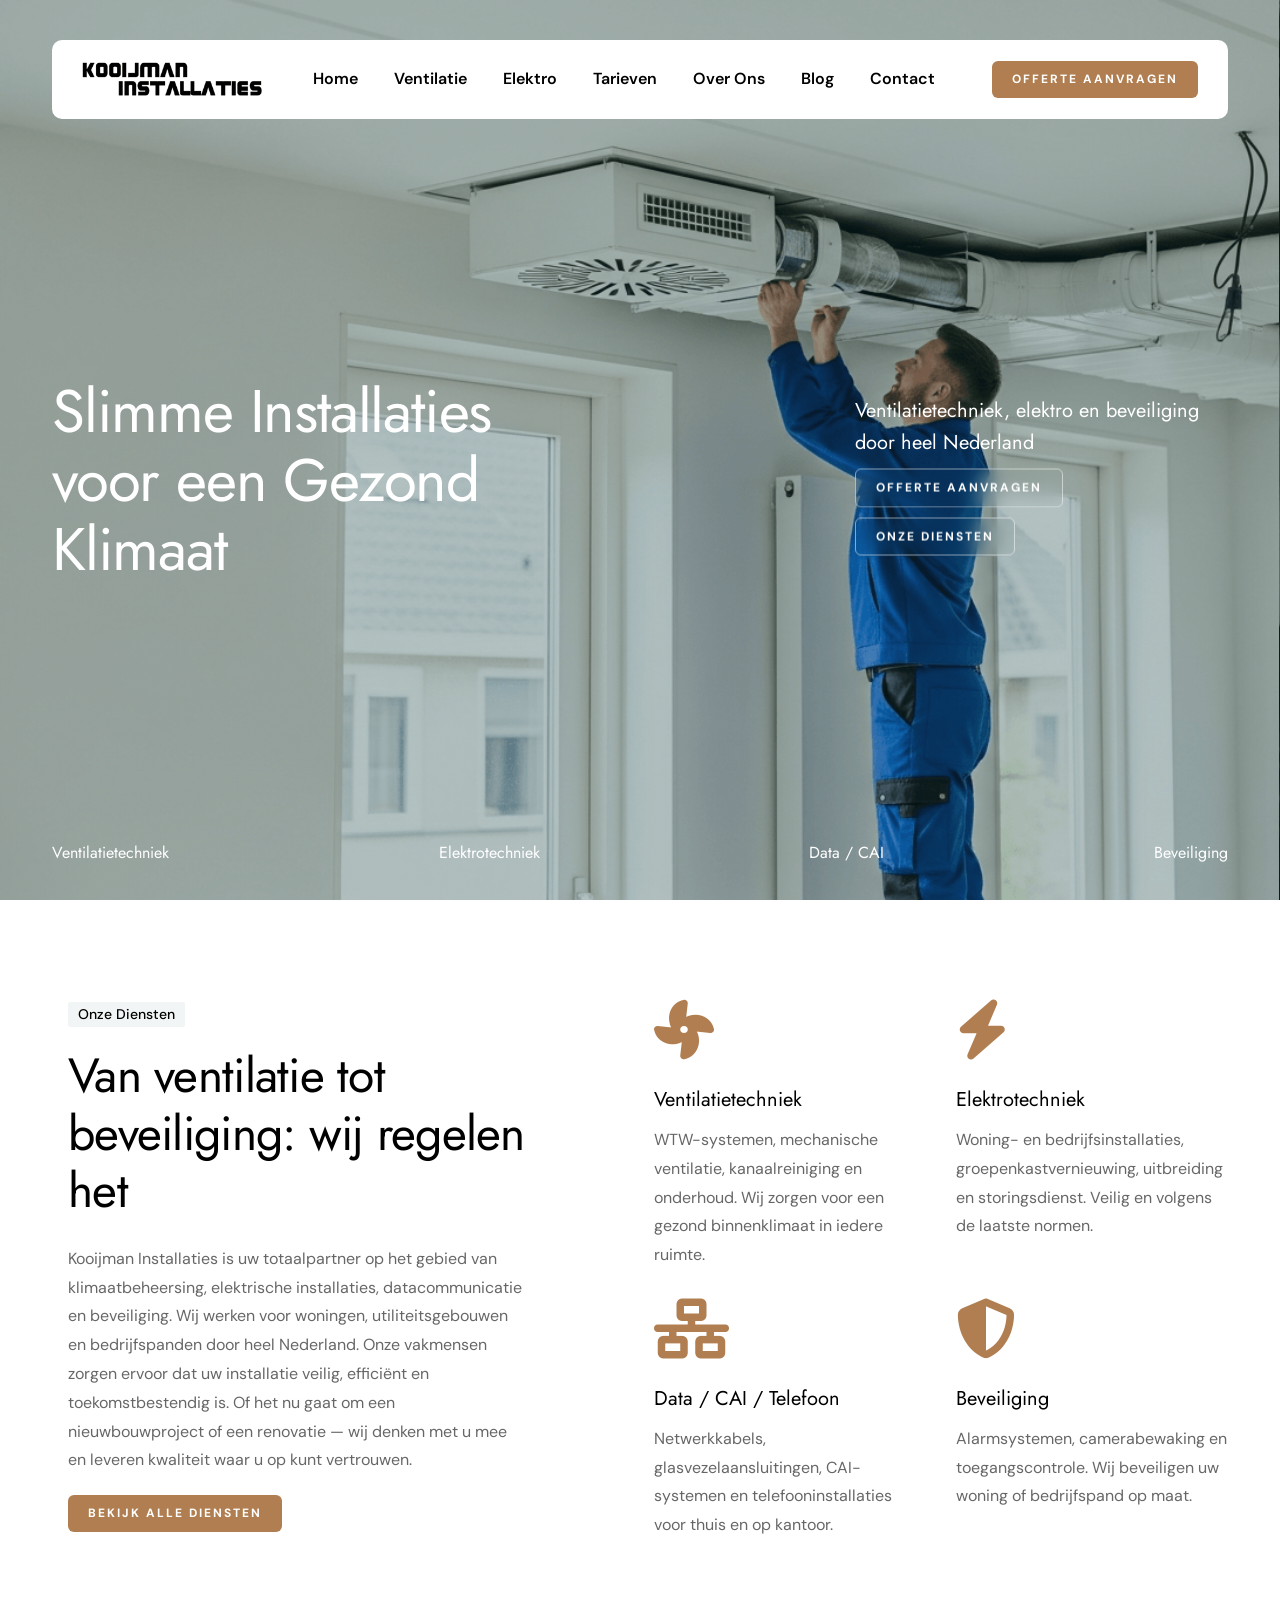
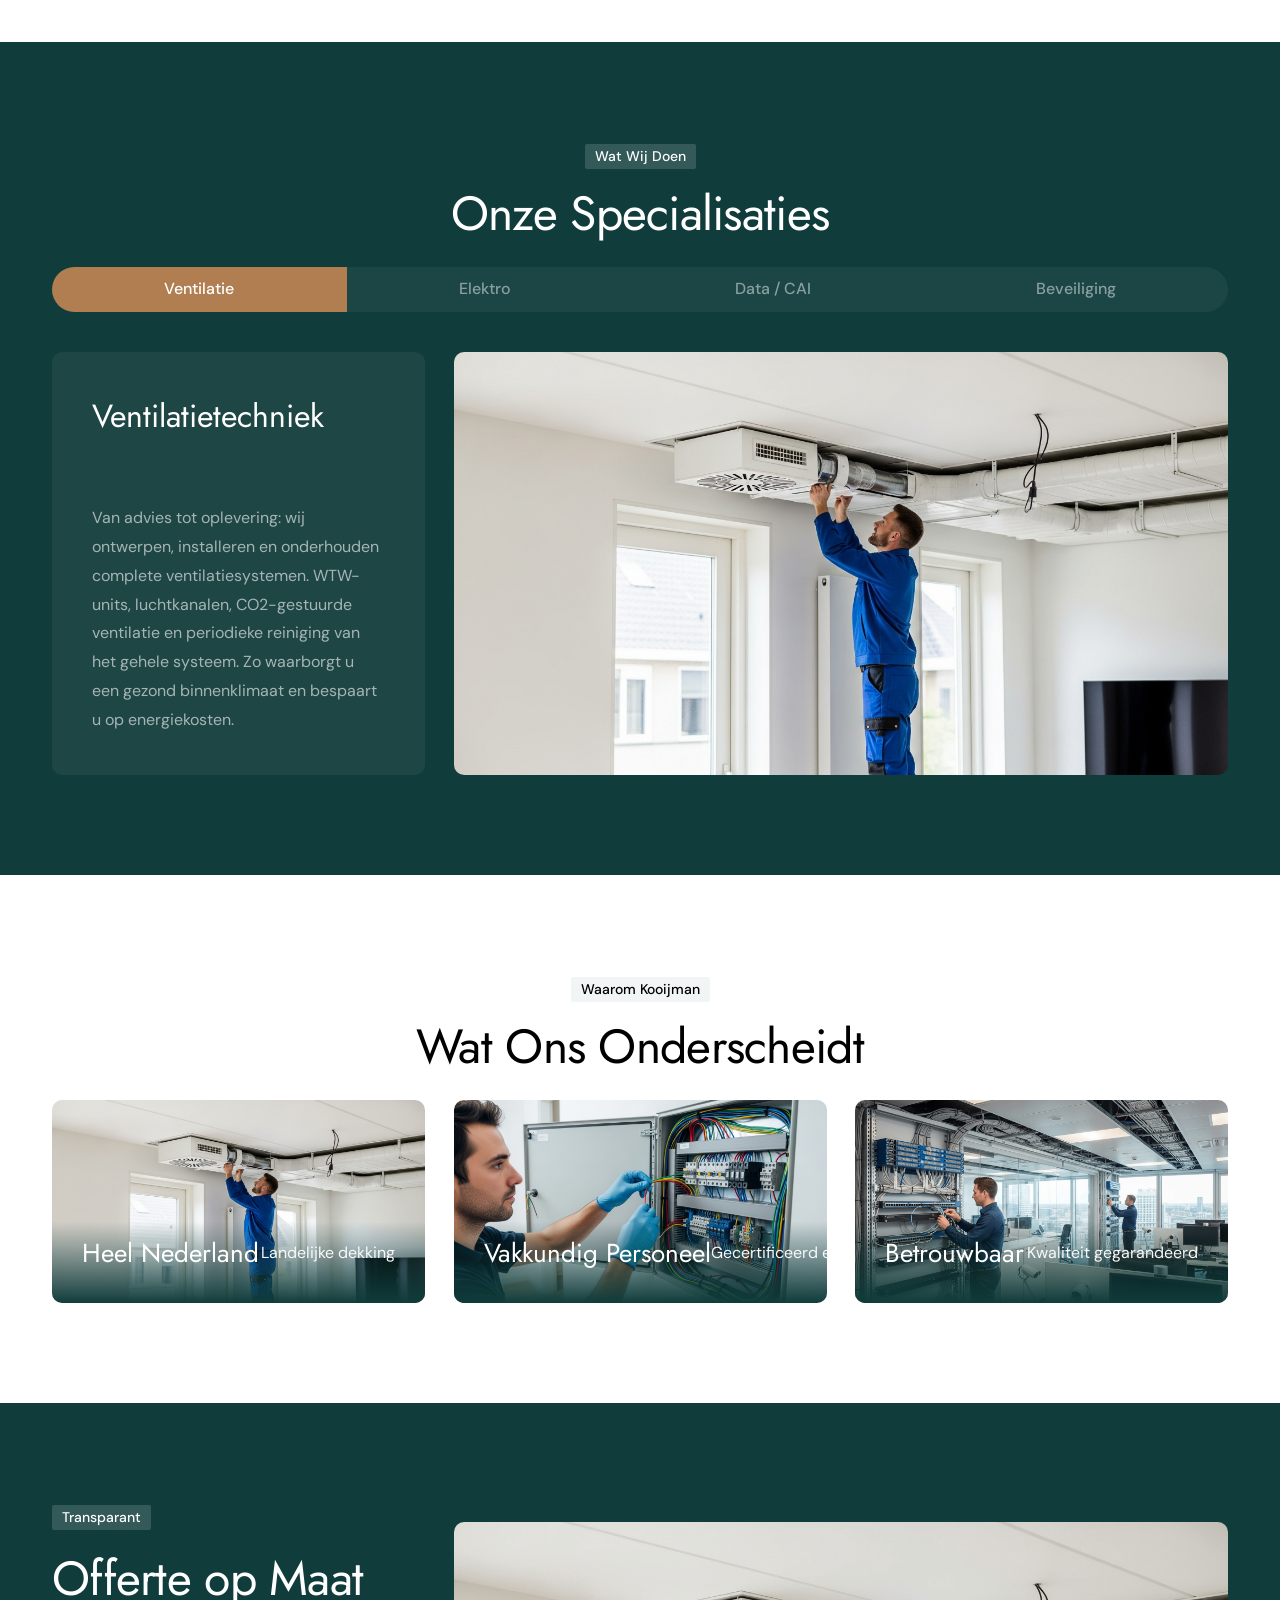
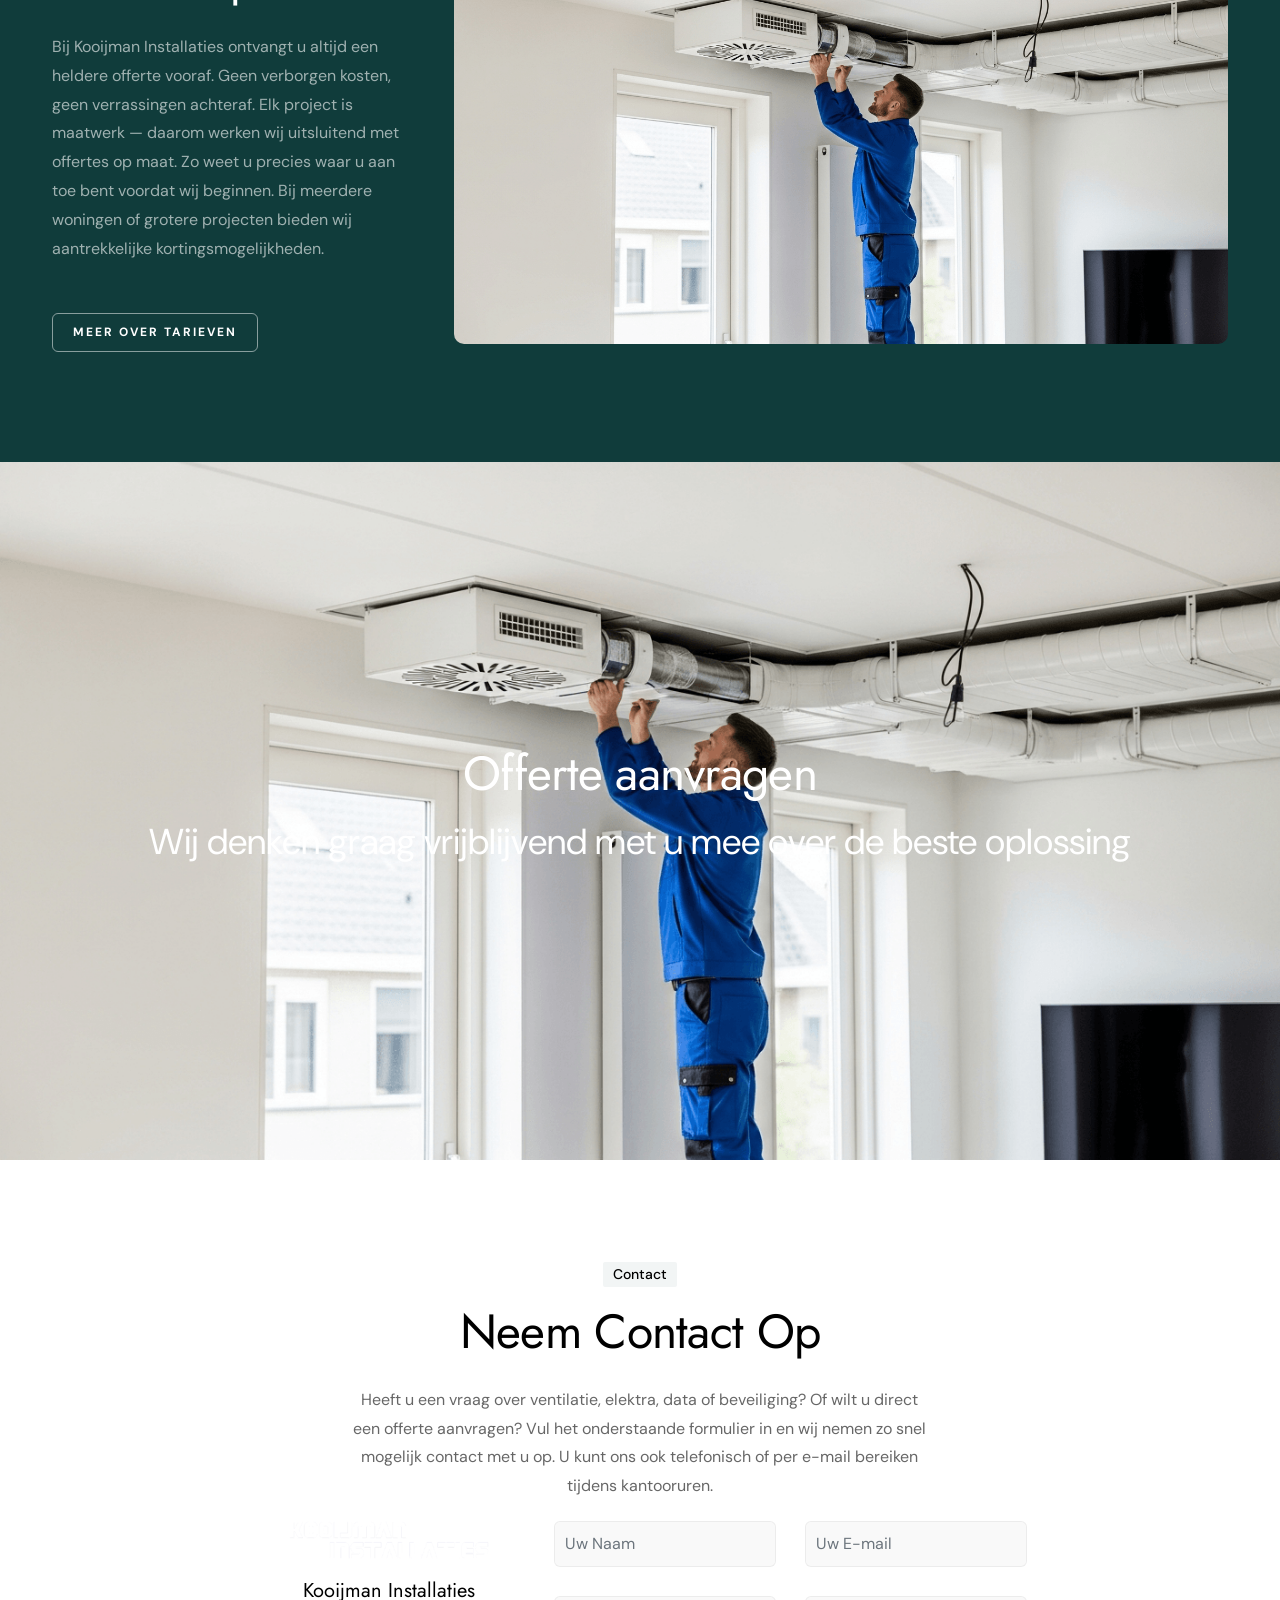
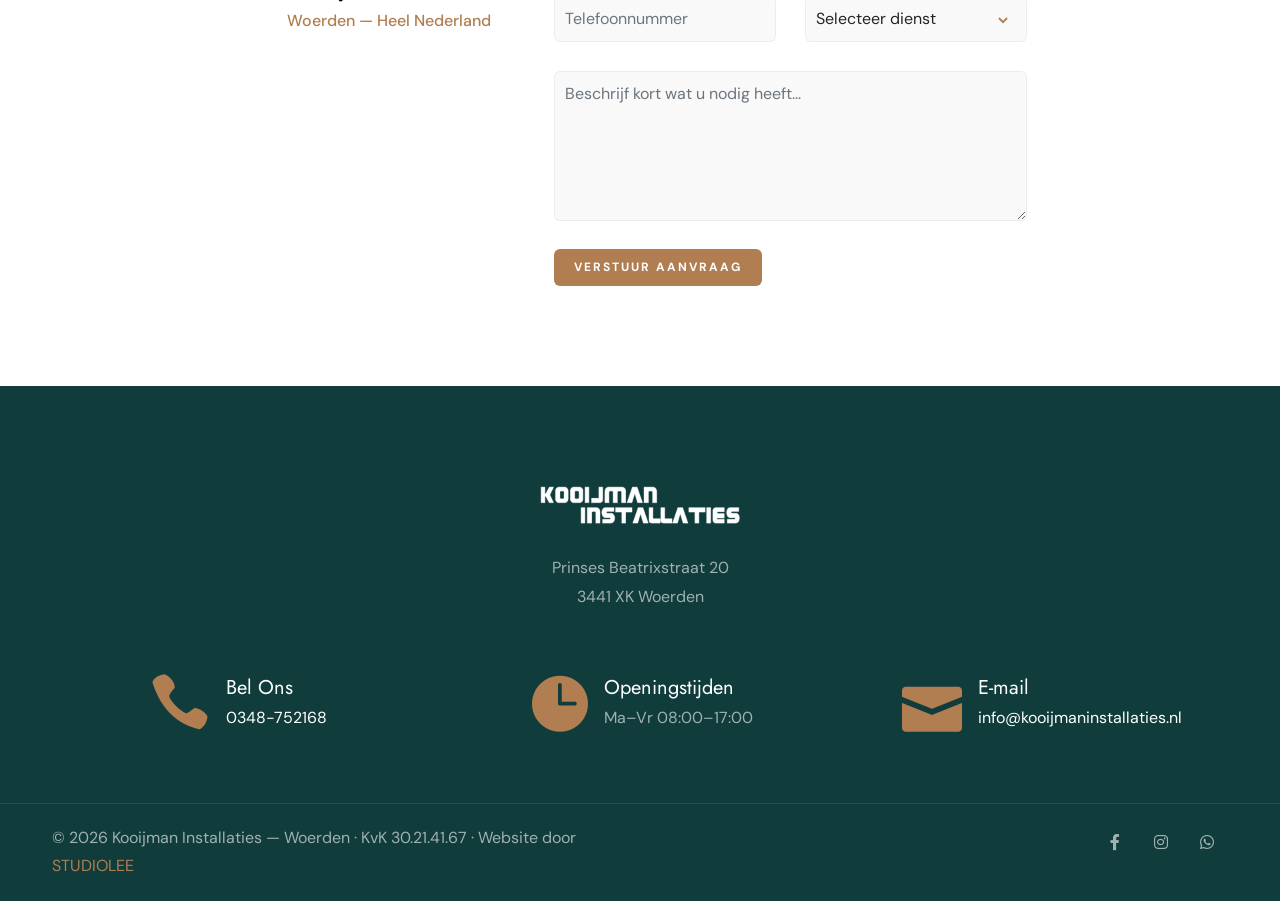
==== commit 103e6032: "Fix logo inversion (header only) + replace broken moodboard image - CSS: #logo .logo-main/scroll/mob" ====
--- a/index.html
+++ b/index.html
@@ -23,6 +23,7 @@
     <link href="css/swiper-custom-1.css" rel="stylesheet" type="text/css">
     <link href="css/datepicker.css" rel="stylesheet" type="text/css">
     <link id="colors" href="css/colors/scheme-01.css" rel="stylesheet" type="text/css">
+<style>#logo .logo-main, #logo .logo-scroll, #logo .logo-mobile { filter: invert(1); } footer img, .section-dark img { filter: none !important; }</style>
 </head>
 
 <body>
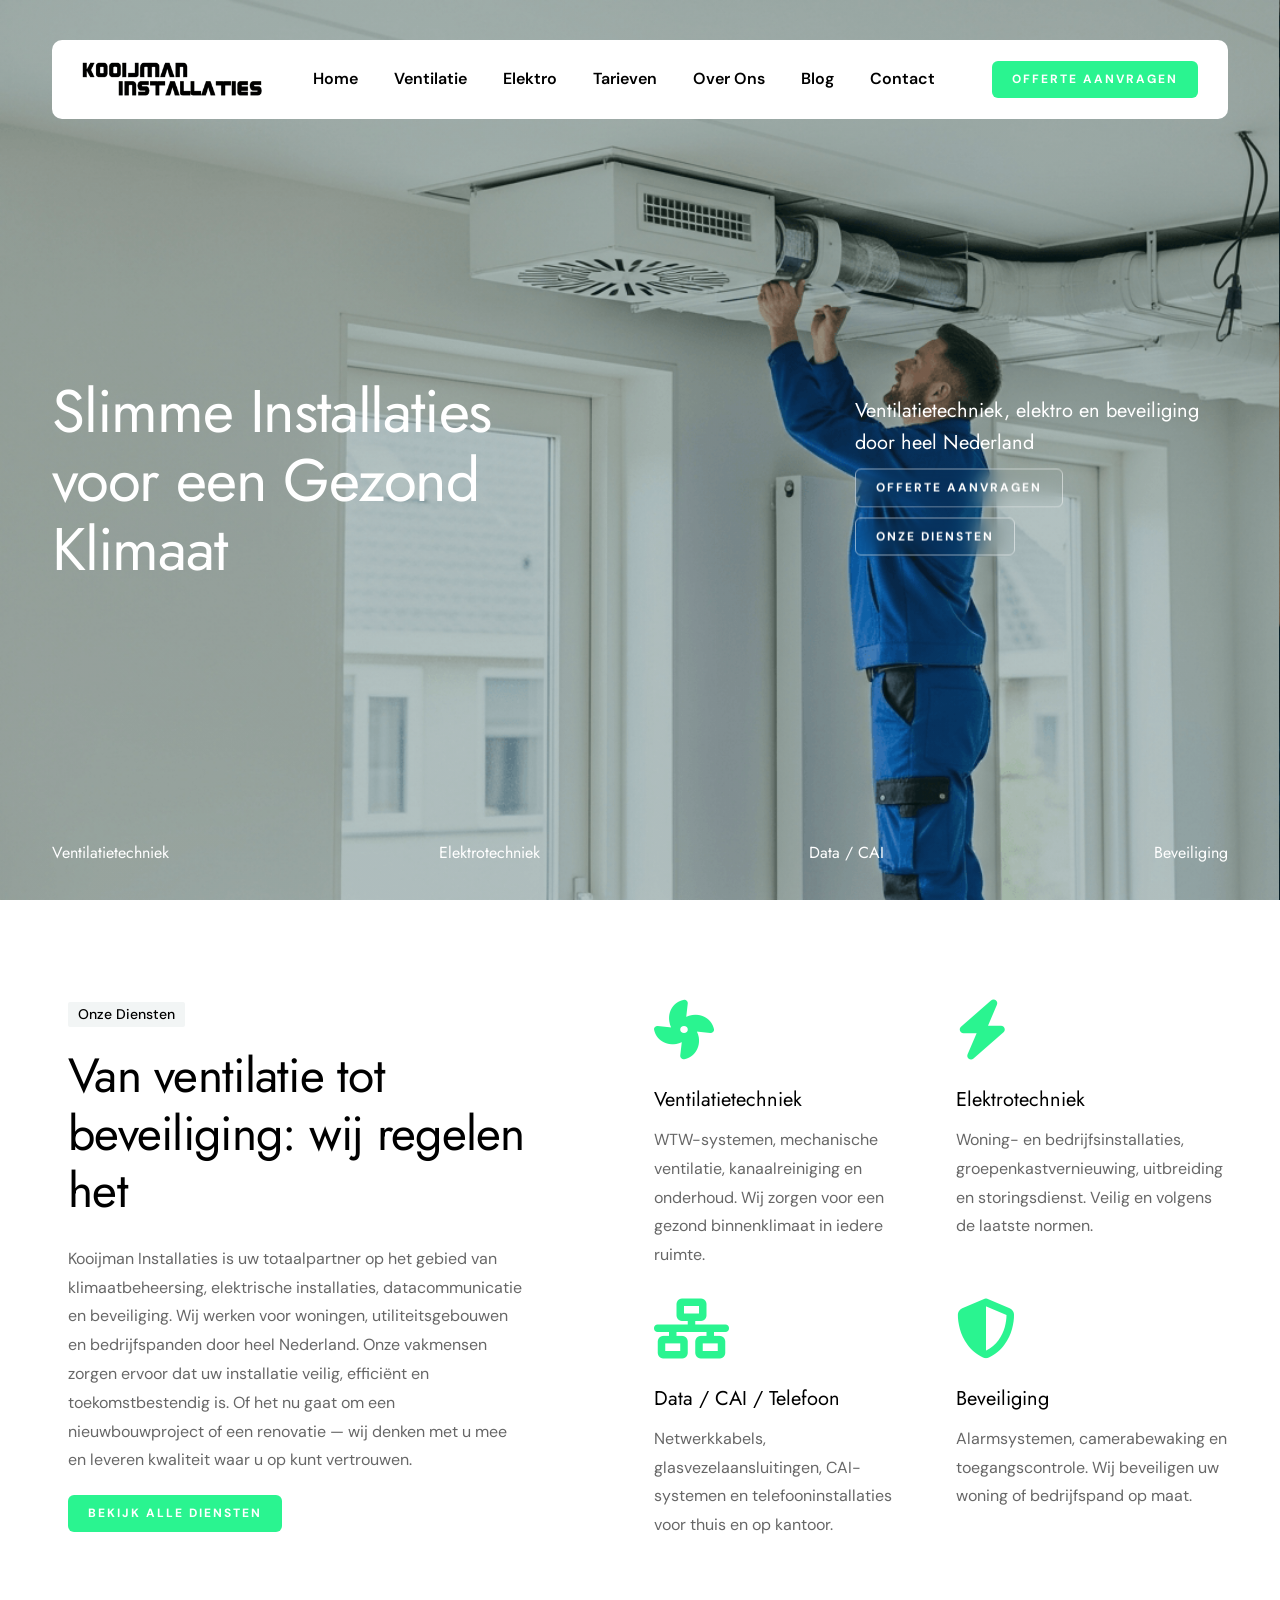
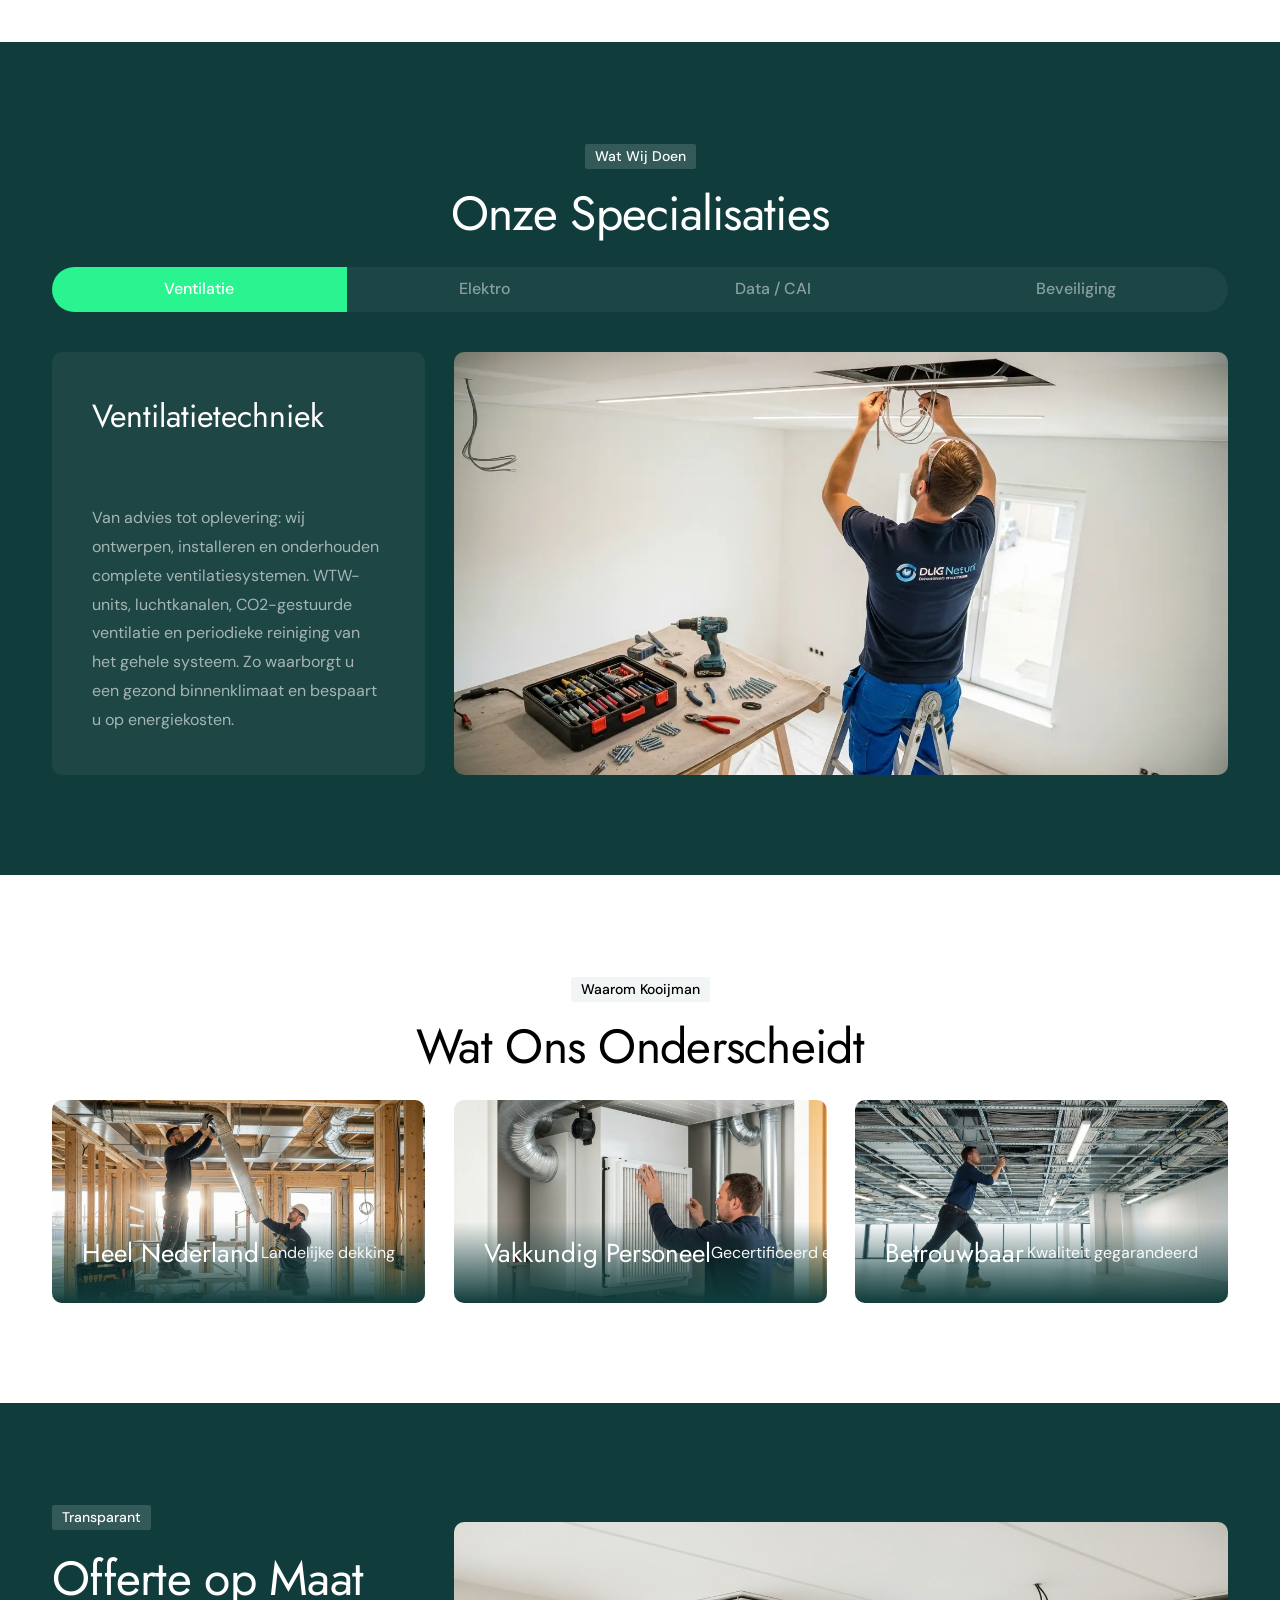
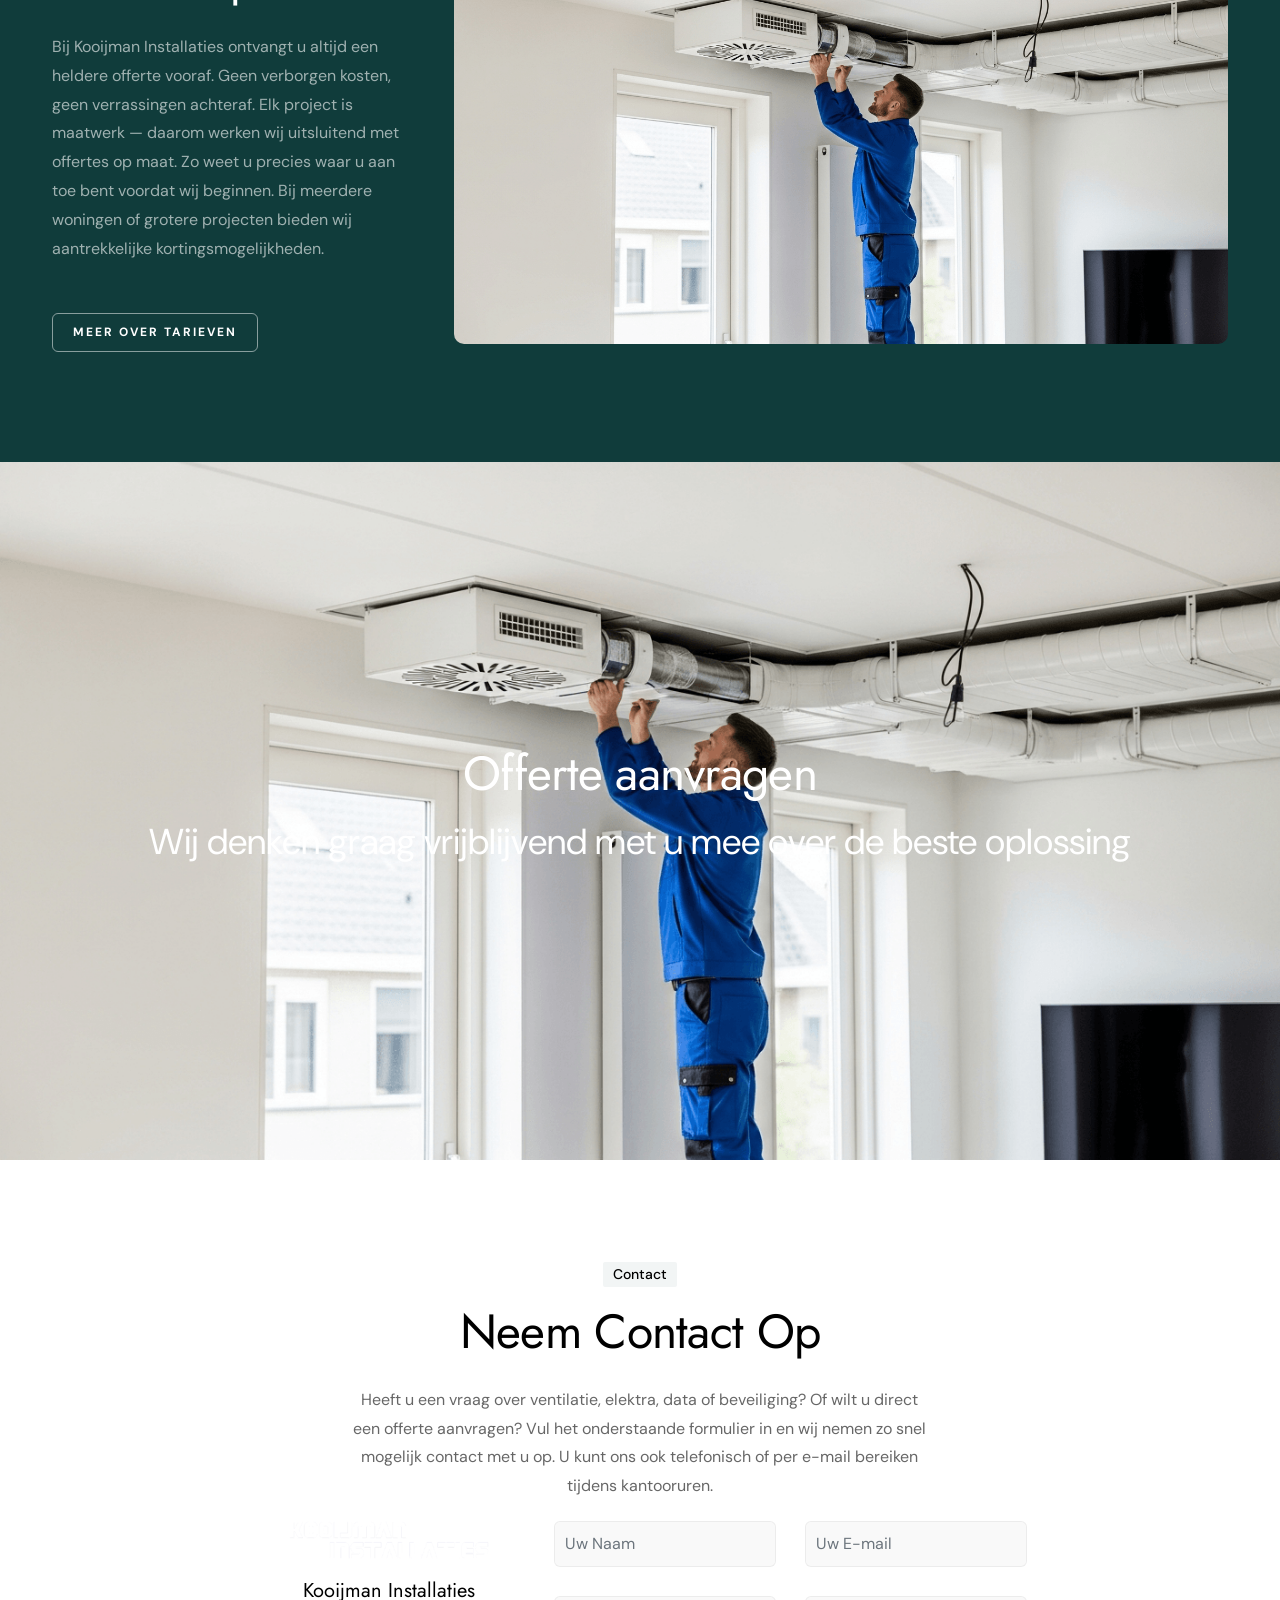
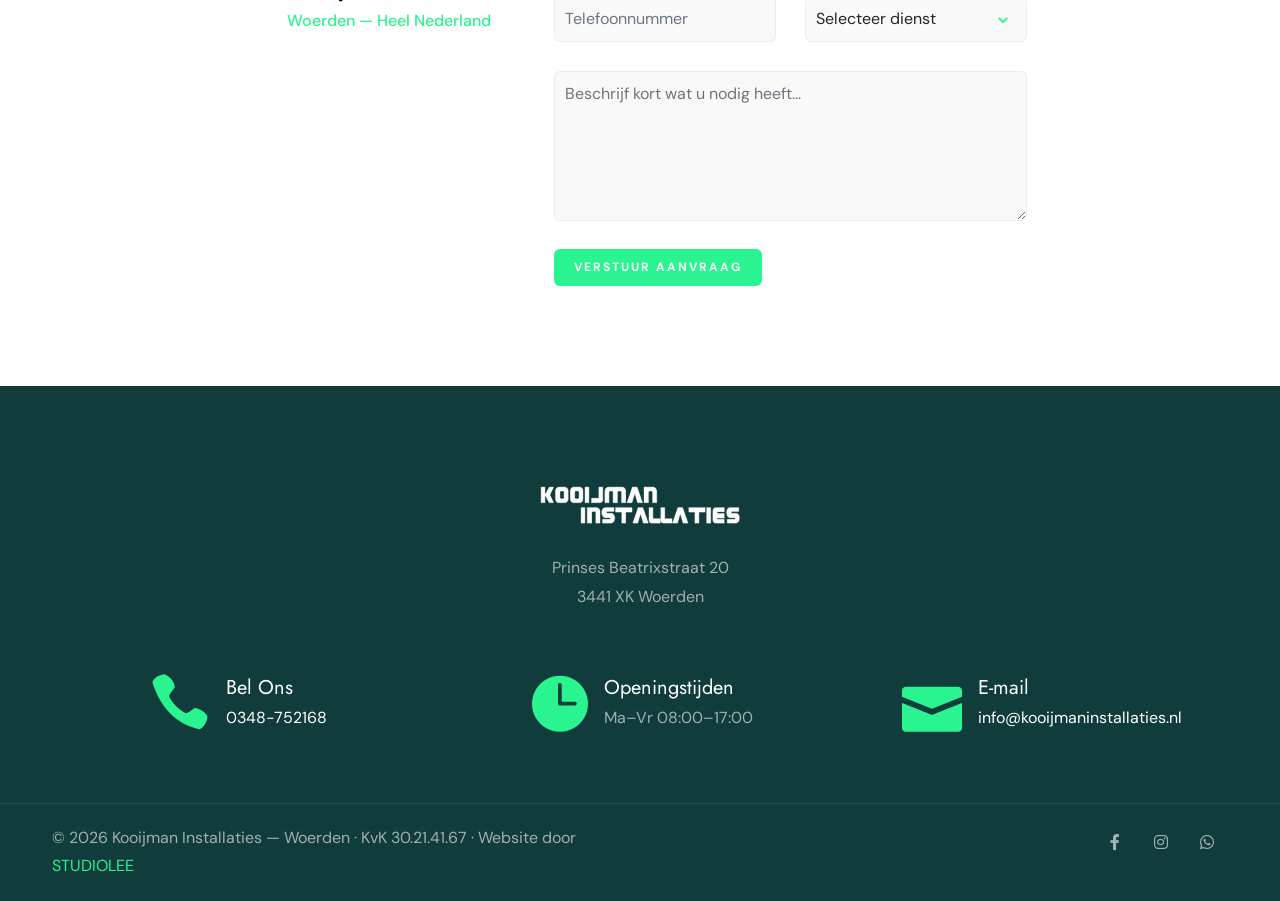
==== commit 6fbccf6a: "🔗 interne links extensieloos: index.html (13× href .html → cleanUrls-vorm)" ====
--- a/index.html
+++ b/index.html
@@ -47,7 +47,7 @@
                             <div class="de-flex">
                                 <div class="de-flex-col">
                                     <div id="logo">
-                                        <a href="index.html">
+                                        <a href="/">
                                             <img class="logo-main" src="images/logo-black.webp" alt="Kooijman Installaties">
                                             <img class="logo-scroll" src="images/logo-black.webp" alt="Kooijman Installaties">
                                             <img class="logo-mobile" src="images/logo-black.webp" alt="Kooijman Installaties">
@@ -58,19 +58,19 @@
                                 <div class="de-flex-col">
                                     <div class="de-flex-col header-col-mid">
                                         <ul id="mainmenu">
-                                            <li><a class="menu-item" href="index.html">Home</a></li>
-                                            <li><a class="menu-item" href="ventilatie.html">Ventilatie</a></li>
-                                            <li><a class="menu-item" href="elektro.html">Elektro</a></li>
-                                            <li><a class="menu-item" href="tarieven.html">Tarieven</a></li>
-                                            <li><a class="menu-item" href="over-ons.html">Over Ons</a></li>
-                                            <li><a class="menu-item" href="blog.html">Blog</a></li>
-                                            <li><a class="menu-item" href="contact.html">Contact</a></li>
+                                            <li><a class="menu-item" href="/">Home</a></li>
+                                            <li><a class="menu-item" href="/ventilatie">Ventilatie</a></li>
+                                            <li><a class="menu-item" href="/elektro">Elektro</a></li>
+                                            <li><a class="menu-item" href="/tarieven">Tarieven</a></li>
+                                            <li><a class="menu-item" href="/over-ons">Over Ons</a></li>
+                                            <li><a class="menu-item" href="/blog">Blog</a></li>
+                                            <li><a class="menu-item" href="/contact">Contact</a></li>
                                         </ul>
                                     </div>
                                 </div>
 
                                 <div class="de-flex-col">
-                                    <a class="btn-main fx-slide w-100" href="contact.html"><span>Offerte Aanvragen</span></a>
+                                    <a class="btn-main fx-slide w-100" href="/contact"><span>Offerte Aanvragen</span></a>
                                     <div class="menu_side_area">
                                         <span id="menu-btn"></span>
                                     </div>
@@ -95,7 +95,7 @@
 
                         <div class="col-lg-4">
                             <h4 class="fw-400">Ventilatietechniek, elektro en beveiliging door heel Nederland</h4>
-                            <a class="btn-main btn-line bg-blur fx-slide" href="contact.html"><span>Offerte Aanvragen</span></a>&nbsp;
+                            <a class="btn-main btn-line bg-blur fx-slide" href="/contact"><span>Offerte Aanvragen</span></a>&nbsp;
                             <a class="btn-main btn-line bg-blur fx-slide" href="#section-diensten"><span>Onze Diensten</span></a>
                         </div>
                     </div>
@@ -143,7 +143,7 @@
                             <div class="subtitle wow fadeInUp" data-wow-delay=".2s">Onze Diensten</div>
                             <h2 class="wow fadeInUp" data-wow-delay=".4s">Van ventilatie tot beveiliging: wij regelen het</h2>
                             <p class="wow fadeInUp" data-wow-delay=".6s">Kooijman Installaties is uw totaalpartner op het gebied van klimaatbeheersing, elektrische installaties, datacommunicatie en beveiliging. Wij werken voor woningen, utiliteitsgebouwen en bedrijfspanden door heel Nederland. Onze vakmensen zorgen ervoor dat uw installatie veilig, efficiënt en toekomstbestendig is. Of het nu gaat om een nieuwbouwproject of een renovatie — wij denken met u mee en leveren kwaliteit waar u op kunt vertrouwen.</p>
-                            <a class="btn-main fx-slide" href="ventilatie.html"><span>Bekijk Alle Diensten</span></a>
+                            <a class="btn-main fx-slide" href="/ventilatie"><span>Bekijk Alle Diensten</span></a>
                         </div>
                     </div>
 
@@ -358,7 +358,7 @@
                             <p class="wow fadeInUp" data-wow-delay=".6s">Bij Kooijman Installaties ontvangt u altijd een heldere offerte vooraf. Geen verborgen kosten, geen verrassingen achteraf. Elk project is maatwerk — daarom werken wij uitsluitend met offertes op maat. Zo weet u precies waar u aan toe bent voordat wij beginnen. Bij meerdere woningen of grotere projecten bieden wij aantrekkelijke kortingsmogelijkheden.</p>
 
                             <div class="spacer-single"></div>
-                            <a class="btn-main btn-line fx-slide" href="tarieven.html"><span>Meer Over Tarieven</span></a>
+                            <a class="btn-main btn-line fx-slide" href="/tarieven"><span>Meer Over Tarieven</span></a>
                         </div>
                     </div>
 
@@ -374,7 +374,7 @@
             <div class="container-fluid">
                 <div class="row">
                     <div class="col-lg-12">
-                        <a class="d-block hover" href="contact.html">
+                        <a class="d-block hover" href="/contact">
                             <div class="relative overflow-hidden">
                                 <div class="absolute start-0 w-100 abs-middle fs-36 text-white text-center z-2">
                                     <h2>Offerte aanvragen</h2>
--- a/css/colors/scheme-01.css
+++ b/css/colors/scheme-01.css
@@ -1,6 +1,6 @@
-:root {
-  --primary-color: #B07E50;
-  --primary-color-rgb: 176, 126, 80;
-  --secondary-color: #B07E50;
-  --secondary-color-rgb: 176, 126, 80;
-}+:root {
+  --primary-color: #2AF490;
+  --primary-color-rgb: 42, 244, 144;
+  --secondary-color: #010079;
+  --secondary-color-rgb: 1, 0, 121;
+}
